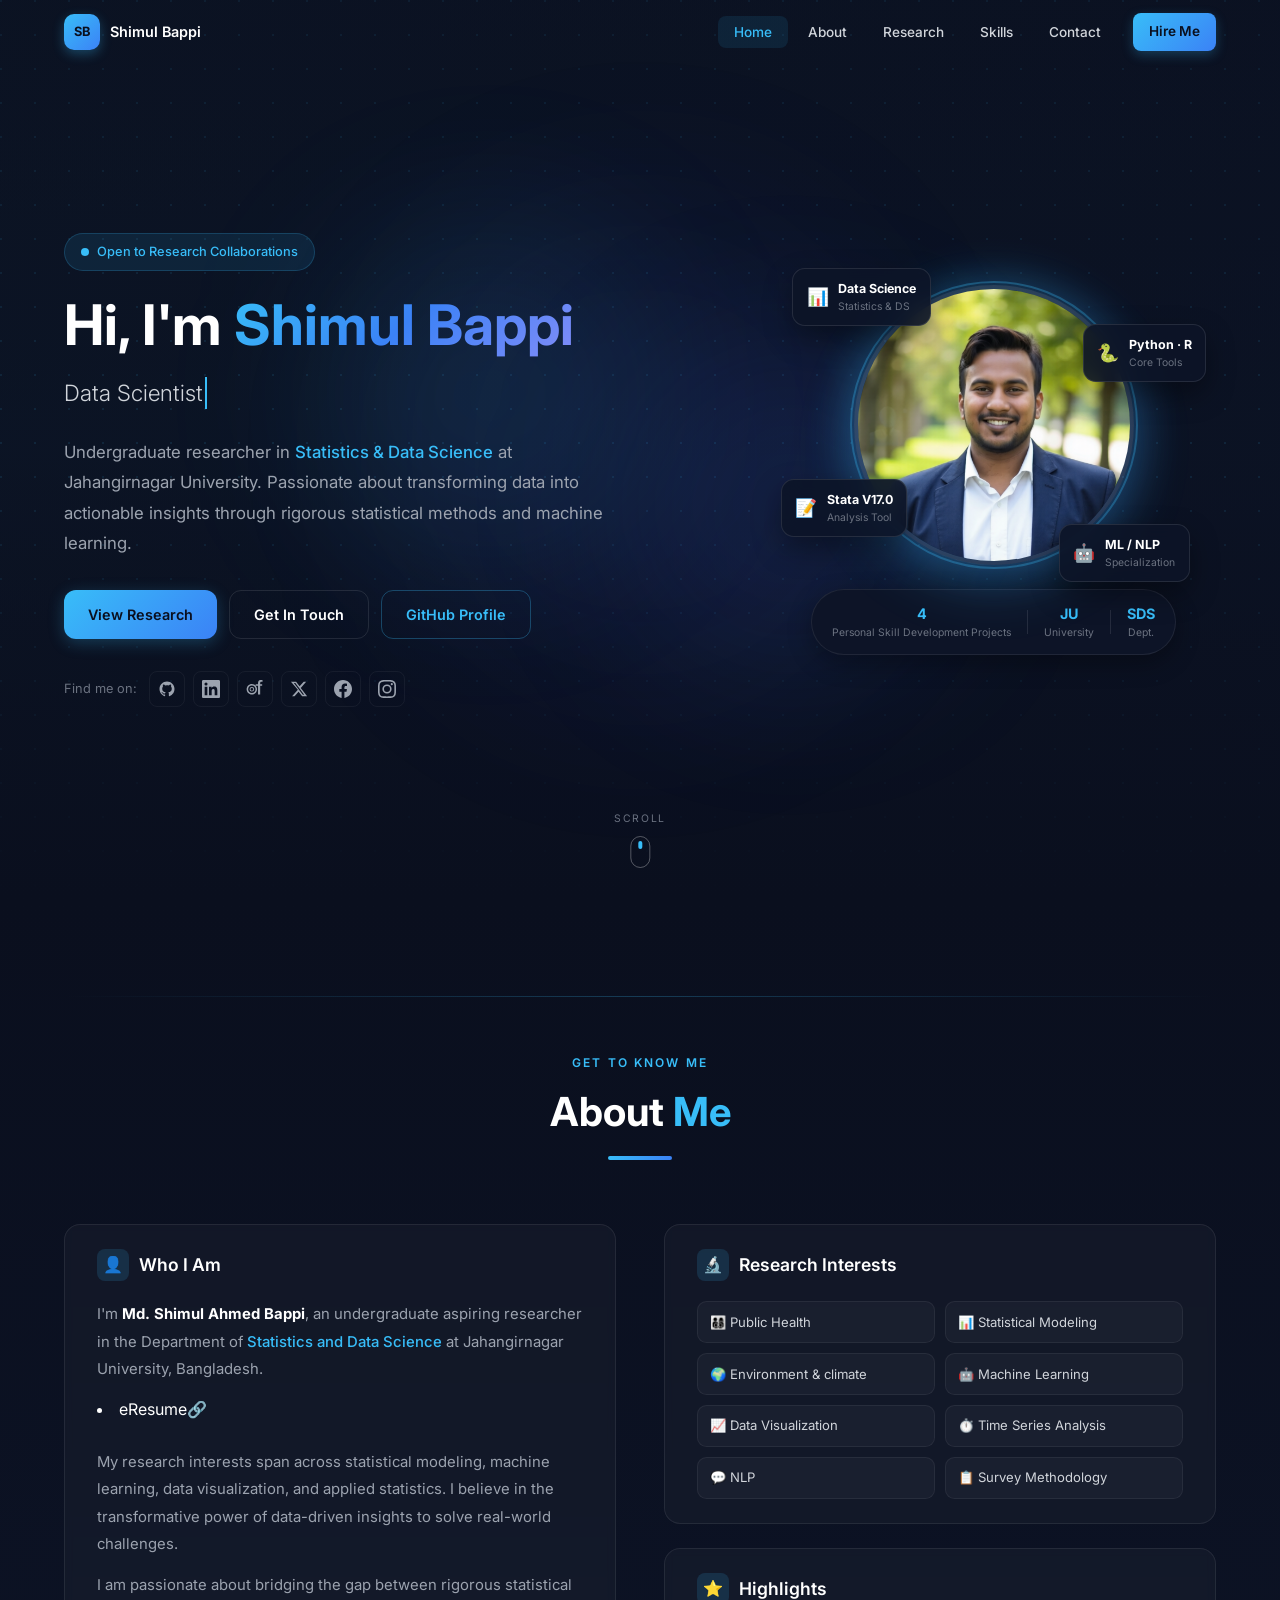
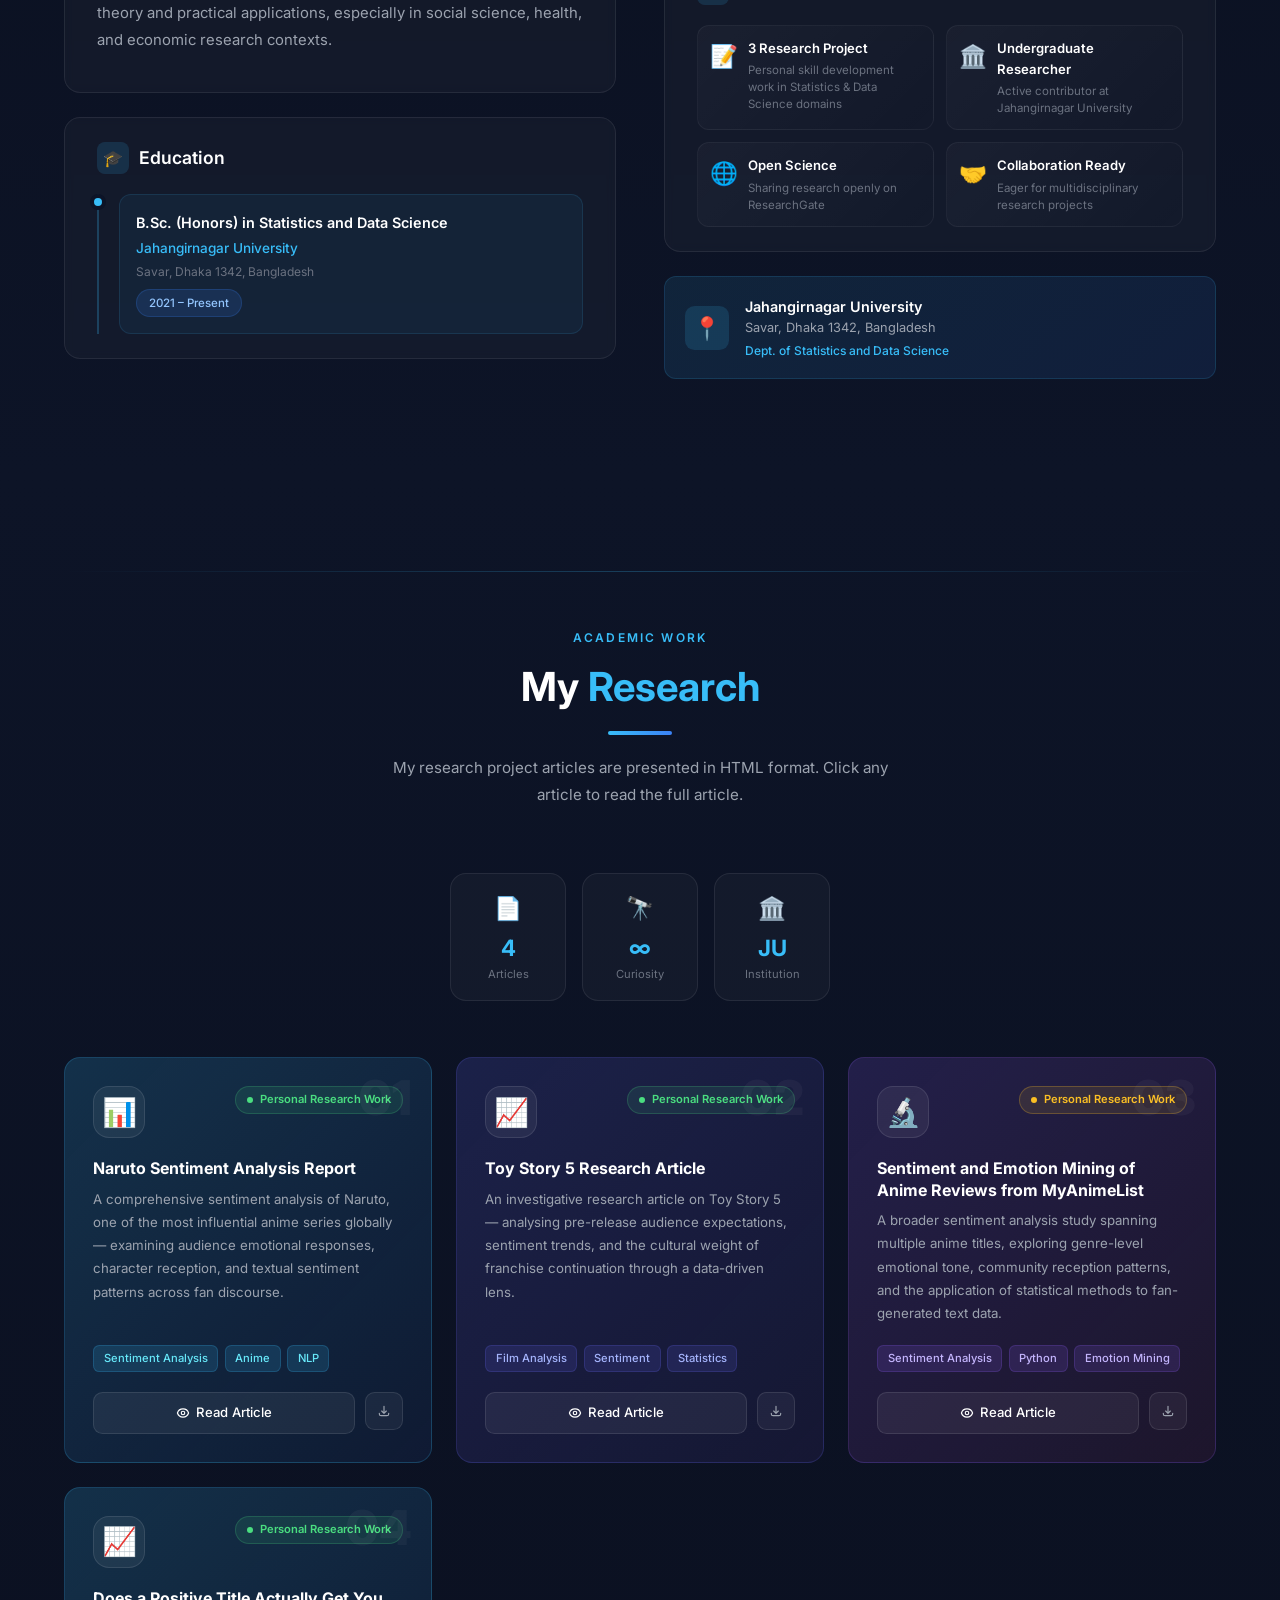
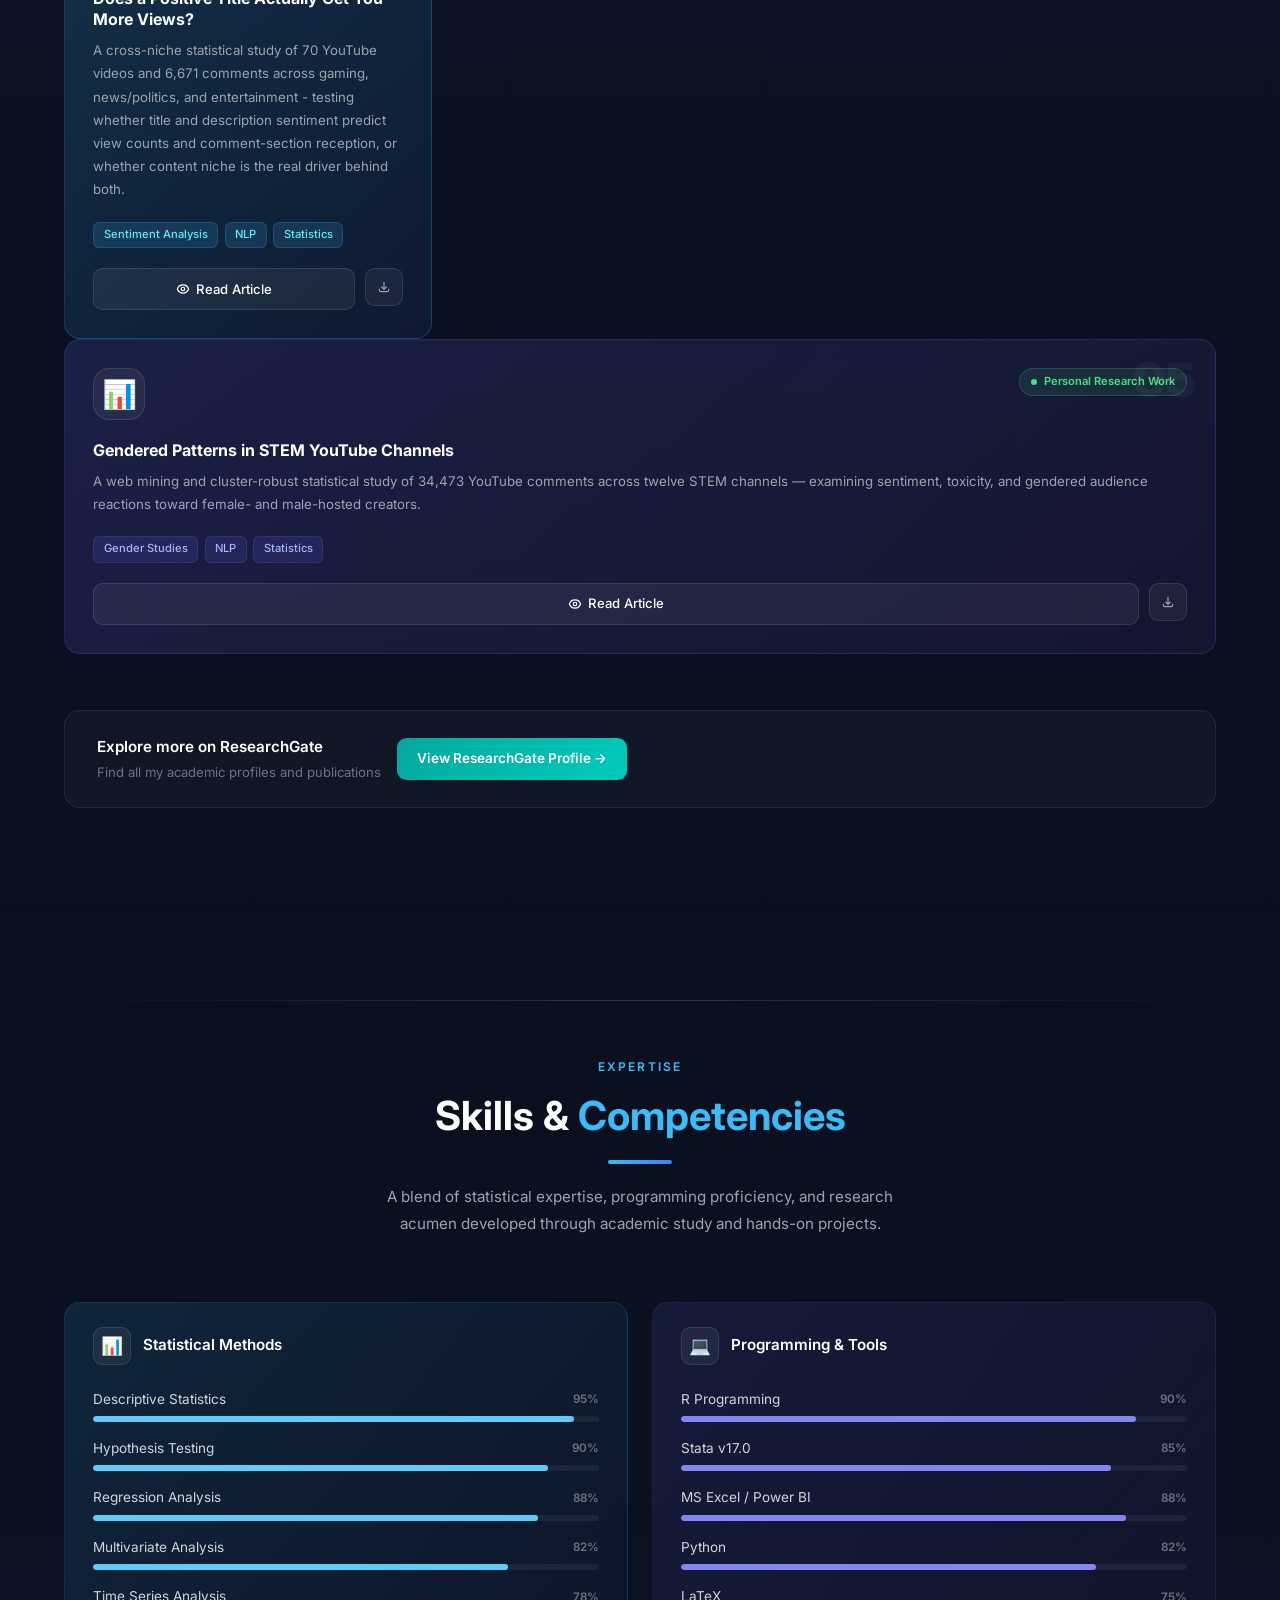
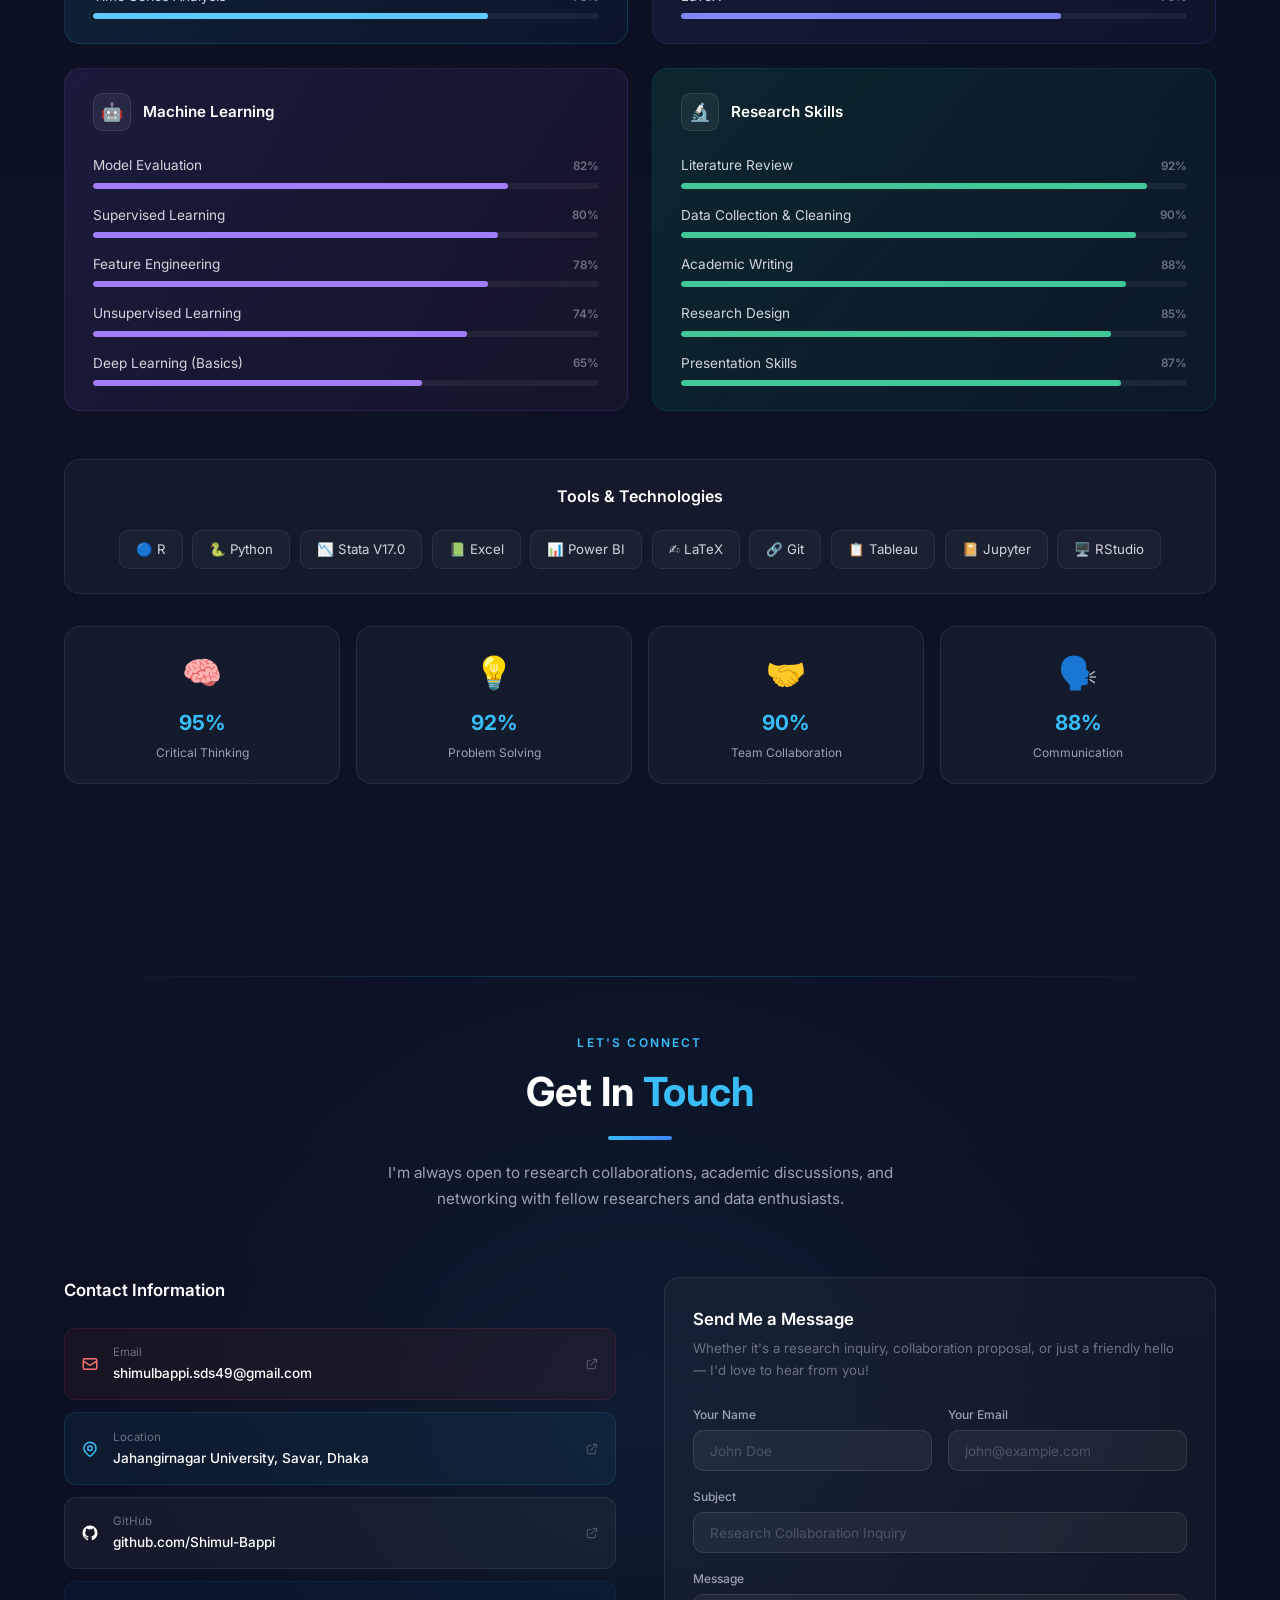
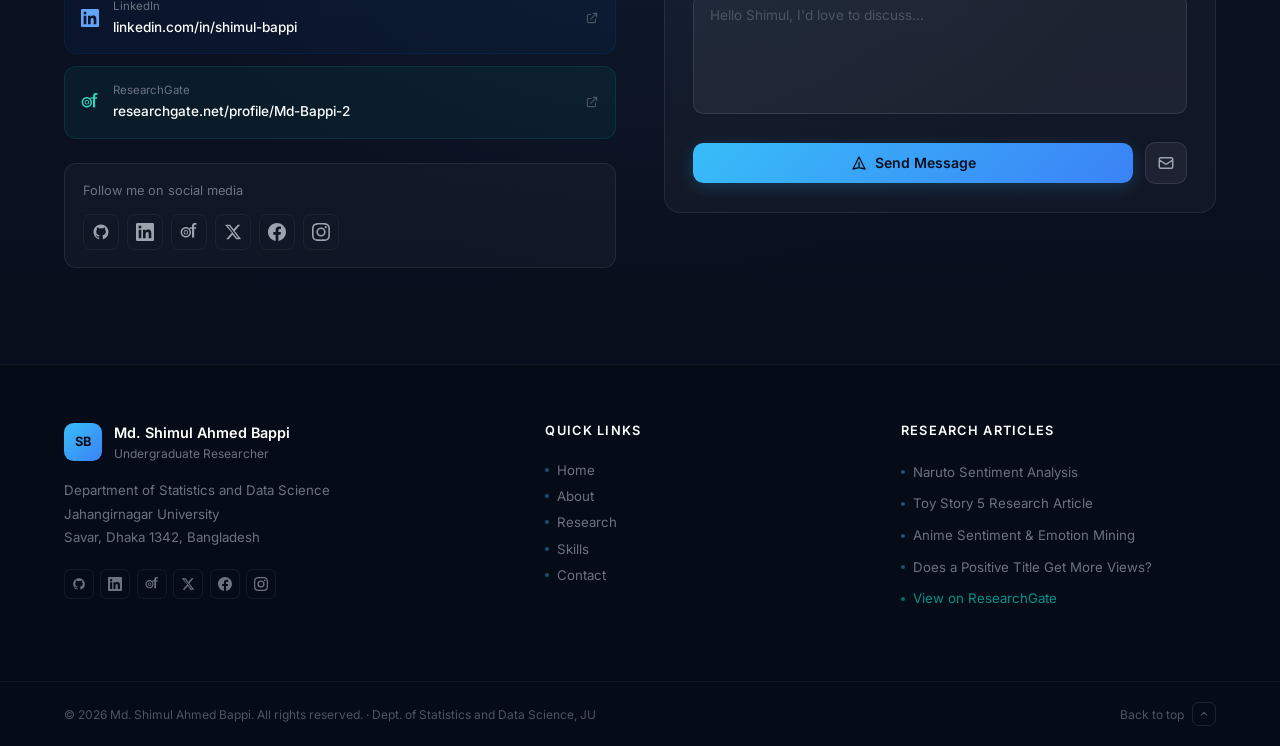
==== index.html @ 26f71682 "Comment out ResearchGate Profile section" ====
<!DOCTYPE html>
<html lang="en">
<head>
<meta charset="UTF-8"/>
<meta name="viewport" content="width=device-width,initial-scale=1.0"/>
<title>Md. Shimul Ahmed Bappi — Research Portfolio</title>
<link rel="preconnect" href="https://fonts.googleapis.com"/>
<link rel="preconnect" href="https://fonts.gstatic.com" crossorigin/>
<link href="https://fonts.googleapis.com/css2?family=Inter:wght@300;400;500;600;700&display=swap" rel="stylesheet"/>
<link rel="stylesheet" href="css/style.css"/>
</head>
<body>

<!-- NAV -->
<nav id="navbar">
  <a href="#home" class="nav-logo" onclick="scrollToSection('home');return false">
    <div class="nav-logo-icon">SB</div>
    <span class="nav-logo-text">Shimul Bappi</span>
  </a>
  <div class="nav-links" id="navLinks">
    <button onclick="scrollToSection('home')" data-section="home">Home</button>
    <button onclick="scrollToSection('about')" data-section="about">About</button>
    <button onclick="scrollToSection('research')" data-section="research">Research</button>
    <button onclick="scrollToSection('skills')" data-section="skills">Skills</button>
    <button onclick="scrollToSection('contact')" data-section="contact">Contact</button>
    <a href="mailto:shimulbappi.sds49@gmail.com" class="nav-hire">Hire Me</a>
  </div>
  <button class="hamburger" id="hamburger" onclick="toggleMenu()" aria-label="Toggle menu">
    <span></span><span></span><span></span>
  </button>
</nav>

<div class="mobile-menu" id="mobileMenu">
  <button onclick="scrollToSection('home')" data-section="home">Home</button>
  <button onclick="scrollToSection('about')" data-section="about">About</button>
  <button onclick="scrollToSection('research')" data-section="research">Research</button>
  <button onclick="scrollToSection('skills')" data-section="skills">Skills</button>
  <button onclick="scrollToSection('contact')" data-section="contact">Contact</button>
  <a href="mailto:shimulbappi.sds49@gmail.com" class="mobile-hire">Hire Me</a>
</div>

<!-- HERO -->
<section class="hero" id="home">
  <div class="hero-bg"></div>
  <div class="hero-orb"><div class="orb1"></div><div class="orb2"></div><div class="orb3"></div></div>
  <div class="hero-inner">
    <div class="hero-text">
      <div class="hero-badge">
        <span class="hero-badge-dot"></span>
        Open to Research Collaborations
      </div>
      <h1 class="hero-h1">
        Hi, I'm <span class="name">Shimul Bappi</span>
      </h1>
      <div class="hero-typewriter">
        <span id="typewriterText"></span><span class="cursor"></span>
      </div>
      <p class="hero-bio">
        Undergraduate researcher in <span style="color:var(--cyan);font-weight:500">Statistics & Data Science</span> at
        Jahangirnagar University. Passionate about transforming data into actionable insights
        through rigorous statistical methods and machine learning.
      </p>
      <div class="hero-ctas">
        <button class="btn-primary" onclick="scrollToSection('research')">View Research</button>
        <button class="btn-ghost" onclick="scrollToSection('contact')">Get In Touch</button>
        <a href="https://github.com/Shimul-Bappi" target="_blank" rel="noopener" class="btn-outline-cyan">GitHub Profile</a>
      </div>
      <div class="hero-social-row">
        <span class="hero-social-label">Find me on:</span>
        <div class="hero-social-icons">
          <a href="https://github.com/Shimul-Bappi" target="_blank" rel="noopener" class="social-icon-btn" title="GitHub">
            <svg width="18" height="18" viewBox="0 0 24 24" fill="currentColor"><path d="M12 2C6.477 2 2 6.484 2 12.017c0 4.425 2.865 8.18 6.839 9.504.5.092.682-.217.682-.483 0-.237-.008-.868-.013-1.703-2.782.605-3.369-1.343-3.369-1.343-.454-1.158-1.11-1.466-1.11-1.466-.908-.62.069-.608.069-.608 1.003.07 1.531 1.032 1.531 1.032.892 1.53 2.341 1.088 2.91.832.092-.647.35-1.088.636-1.338-2.22-.253-4.555-1.113-4.555-4.951 0-1.093.39-1.988 1.029-2.688-.103-.253-.446-1.272.098-2.65 0 0 .84-.27 2.75 1.026A9.564 9.564 0 0112 6.844c.85.004 1.705.115 2.504.337 1.909-1.296 2.747-1.027 2.747-1.027.546 1.379.202 2.398.1 2.651.64.7 1.028 1.595 1.028 2.688 0 3.848-2.339 4.695-4.566 4.943.359.309.678.92.678 1.855 0 1.338-.012 2.419-.012 2.747 0 .268.18.58.688.482A10.019 10.019 0 0022 12.017C22 6.484 17.522 2 12 2z"/></svg>
          </a>
          <a href="https://www.linkedin.com/in/shimul-bappi/" target="_blank" rel="noopener" class="social-icon-btn" title="LinkedIn">
            <svg width="18" height="18" viewBox="0 0 24 24" fill="currentColor"><path d="M20.447 20.452h-3.554v-5.569c0-1.328-.027-3.037-1.852-3.037-1.853 0-2.136 1.445-2.136 2.939v5.667H9.351V9h3.414v1.561h.046c.477-.9 1.637-1.85 3.37-1.85 3.601 0 4.267 2.37 4.267 5.455v6.286zM5.337 7.433a2.062 2.062 0 01-2.063-2.065 2.064 2.064 0 112.063 2.065zm1.782 13.019H3.555V9h3.564v11.452zM22.225 0H1.771C.792 0 0 .774 0 1.729v20.542C0 23.227.792 24 1.771 24h20.451C23.2 24 24 23.227 24 22.271V1.729C24 .774 23.2 0 22.222 0h.003z"/></svg>
          </a>
          <a href="https://www.researchgate.net/profile/Md-Bappi-2" target="_blank" rel="noopener" class="social-icon-btn" title="ResearchGate">
            <svg width="18" height="18" viewBox="0 0 24 24" fill="currentColor"><path d="M19.586 0c-.818 0-1.508.19-2.073.565-.563.377-.97.936-1.213 1.68a12.52 12.52 0 00-.31 2.813v.564h-3.12v1.89h3.12v11.97H18.9V7.512h2.652V5.621H18.9V4.19c0-.625.15-1.086.45-1.378.3-.29.768-.437 1.407-.437.317 0 .614.03.89.09l.354.08V.13l-.188-.04a5.755 5.755 0 00-1.227-.09zM7.79 5.335c-3.84 0-6.948 3.147-6.948 7.032S3.95 19.4 7.79 19.4c3.838 0 6.948-3.147 6.948-7.033 0-3.885-3.11-7.032-6.948-7.032zm0 2.043c2.741 0 4.96 2.24 4.96 5.01 0 2.769-2.219 5.01-4.96 5.01-2.742 0-4.96-2.24-4.96-5.01 0-2.77 2.218-5.01 4.96-5.01zm.035 1.96a3.05 3.05 0 00-3.05 3.05 3.05 3.05 0 003.05 3.05 3.05 3.05 0 003.05-3.05 3.05 3.05 0 00-3.05-3.05zm0 1.22a1.83 1.83 0 110 3.66 1.83 1.83 0 010-3.66z"/></svg>
          </a>
          <a href="https://x.com/Bappi_Shimul" target="_blank" rel="noopener" class="social-icon-btn" title="X / Twitter">
            <svg width="18" height="18" viewBox="0 0 24 24" fill="currentColor"><path d="M18.244 2.25h3.308l-7.227 8.26 8.502 11.24H16.17l-4.714-6.231-5.401 6.231H2.746l7.73-8.835L1.254 2.25H8.08l4.713 6.231zm-1.161 17.52h1.833L7.084 4.126H5.117z"/></svg>
          </a>
          <a href="https://www.facebook.com/Shimul.Bappi49" target="_blank" rel="noopener" class="social-icon-btn" title="Facebook">
            <svg width="18" height="18" viewBox="0 0 24 24" fill="currentColor"><path d="M24 12.073c0-6.627-5.373-12-12-12s-12 5.373-12 12c0 5.99 4.388 10.954 10.125 11.854v-8.385H7.078v-3.47h3.047V9.43c0-3.007 1.792-4.669 4.533-4.669 1.312 0 2.686.235 2.686.235v2.953H15.83c-1.491 0-1.956.925-1.956 1.874v2.25h3.328l-.532 3.47h-2.796v8.385C19.612 23.027 24 18.062 24 12.073z"/></svg>
          </a>
          <a href="https://www.instagram.com/shimul_bappi/" target="_blank" rel="noopener" class="social-icon-btn" title="Instagram">
            <svg width="18" height="18" viewBox="0 0 24 24" fill="currentColor"><path d="M12 2.163c3.204 0 3.584.012 4.85.07 3.252.148 4.771 1.691 4.919 4.919.058 1.265.069 1.645.069 4.849 0 3.205-.012 3.584-.069 4.849-.149 3.225-1.664 4.771-4.919 4.919-1.266.058-1.644.07-4.85.07-3.204 0-3.584-.012-4.849-.07-3.26-.149-4.771-1.699-4.919-4.92-.058-1.265-.07-1.644-.07-4.849 0-3.204.013-3.583.07-4.849.149-3.227 1.664-4.771 4.919-4.919 1.266-.057 1.645-.069 4.849-.069zm0-2.163c-3.259 0-3.667.014-4.947.072-4.358.2-6.78 2.618-6.98 6.98-.059 1.281-.073 1.689-.073 4.948 0 3.259.014 3.668.072 4.948.2 4.358 2.618 6.78 6.98 6.98 1.281.058 1.689.072 4.948.072 3.259 0 3.668-.014 4.948-.072 4.354-.2 6.782-2.618 6.979-6.98.059-1.28.073-1.689.073-4.948 0-3.259-.014-3.667-.072-4.947-.196-4.354-2.617-6.78-6.979-6.98-1.281-.059-1.69-.073-4.949-.073zm0 5.838a6.162 6.162 0 100 12.324 6.162 6.162 0 000-12.324zM12 16a4 4 0 110-8 4 4 0 010 8zm6.406-11.845a1.44 1.44 0 100 2.881 1.44 1.44 0 000-2.881z"/></svg>
          </a>
        </div>
      </div>
    </div>
    <!-- Profile -->
    <div class="hero-profile">
      <div class="profile-wrap">
        <div class="profile-glow"></div>
        <div class="profile-ring"></div>
        <div class="profile-img">
          <img src="images/profile.png" alt="Md. Shimul Ahmed Bappi"/>
        </div>
        <!-- Floating Cards -->
        <div class="float-card fc1">
          <span class="fc-icon">📊</span>
          <div><div class="fc-title">Data Science</div><div class="fc-sub">Statistics & DS</div></div>
        </div>
        <div class="float-card fc2">
          <span class="fc-icon">🐍</span>
          <div><div class="fc-title">Python · R</div><div class="fc-sub">Core Tools</div></div>
        </div>
        <div class="float-card fc3">
          <span class="fc-icon">📝</span>
          <div><div class="fc-title">Stata V17.0</div><div class="fc-sub">Analysis Tool</div></div>
        </div>
        <div class="float-card fc4">
          <span class="fc-icon">🤖</span>
          <div><div class="fc-title">ML / NLP</div><div class="fc-sub">Specialization</div></div>
        </div>
      </div>
      <div class="profile-stats">
        <div class="stat-item"><div class="stat-num">4</div><div class="stat-label">Personal Skill Development Projects</div></div>
        <div class="stat-div"></div>
        <div class="stat-item"><div class="stat-num">JU</div><div class="stat-label">University</div></div>
        <div class="stat-div"></div>
        <div class="stat-item"><div class="stat-num">SDS</div><div class="stat-label">Dept.</div></div>
      </div>
    </div>
  </div>
  <div class="scroll-indicator" onclick="scrollToSection('about')" style="cursor:pointer">
    <span>Scroll</span>
    <div class="scroll-mouse"><div class="scroll-dot"></div></div>
  </div>
</section>

<!-- ABOUT -->
<section id="about">
  <div class="section-inner">
    <div class="section-line-top" style="margin-bottom:3.5rem"></div>
    <div class="section-header">
      <span class="section-eyebrow">Get to Know Me</span>
      <h2 class="section-title">About <span class="accent">Me</span></h2>
      <div class="section-bar"></div>
    </div>
    <div class="about-grid">
      <!-- Left col -->
      <div style="display:flex;flex-direction:column;gap:1.5rem">
        <div class="glass-card">
          <h3 class="card-heading"><span class="card-heading-icon">👤</span> Who I Am</h3>
          <p class="about-text">I'm <strong style="color:var(--white)">Md. Shimul Ahmed Bappi</strong>, an undergraduate aspiring researcher in the Department of <span class="highlight">Statistics and Data Science</span> at Jahangirnagar University, Bangladesh.</p>

          <li><a href="eResume.html" target="_blank" rel="noopener"><span class="footer-dot"></span>
            <span class="highlight">eResume&#128279;</span></a></li>
            <br>

          <p class="about-text">My research interests span across statistical modeling, machine learning, data visualization, and applied statistics. I believe in the transformative power of data-driven insights to solve real-world challenges.</p>
          <p class="about-text">I am passionate about bridging the gap between rigorous statistical theory and practical applications, especially in social science, health, and economic research contexts.</p>
        </div>
        <div class="glass-card">
          <h3 class="card-heading"><span class="card-heading-icon">🎓</span> Education</h3>
          <div class="edu-timeline">
            <div class="edu-dot"></div>
            <div class="edu-card">
              <div class="edu-degree">B.Sc. (Honors) in Statistics and Data Science</div>
              <div class="edu-school">Jahangirnagar University</div>
              <div class="edu-location">Savar, Dhaka 1342, Bangladesh</div>
              <span class="edu-badge">2021 – Present</span>
            </div>
          </div>
        </div>
      </div>
      <!-- Right col -->
      <div style="display:flex;flex-direction:column;gap:1.5rem">
        <div class="glass-card">
          <h3 class="card-heading"><span class="card-heading-icon">🔬</span> Research Interests</h3>
          <div class="interests-grid">
            <div class="interest-item">👨‍👩‍👦‍👦 Public Health</div>
            <div class="interest-item">📊 Statistical Modeling</div>
            <div class="interest-item">🌍 Environment & climate</div>
            <div class="interest-item">🤖 Machine Learning</div>
            <div class="interest-item">📈 Data Visualization</div>
            <div class="interest-item">⏱️ Time Series Analysis</div>
            <div class="interest-item">💬 NLP</div>
            <div class="interest-item">📋 Survey Methodology</div>
          </div>
        </div>
        <div class="glass-card">
          <h3 class="card-heading"><span class="card-heading-icon">⭐</span> Highlights</h3>
          <div class="highlights-grid">
            <div class="highlight-item"><span class="highlight-icon">📝</span><div><div class="highlight-title">3 Research Project</div><div class="highlight-desc">Personal skill development work in Statistics & Data Science domains</div></div></div>
            <div class="highlight-item"><span class="highlight-icon">🏛️</span><div><div class="highlight-title">Undergraduate Researcher</div><div class="highlight-desc">Active contributor at Jahangirnagar University</div></div></div>
            <div class="highlight-item"><span class="highlight-icon">🌐</span><div><div class="highlight-title">Open Science</div><div class="highlight-desc">Sharing research openly on ResearchGate</div></div></div>
            <div class="highlight-item"><span class="highlight-icon">🤝</span><div><div class="highlight-title">Collaboration Ready</div><div class="highlight-desc">Eager for multidisciplinary research projects</div></div></div>
          </div>
        </div>
        <div class="location-card">
          <div class="location-card-icon">📍</div>
          <div>
            <div class="location-name">Jahangirnagar University</div>
            <div class="location-addr">Savar, Dhaka 1342, Bangladesh</div>
            <div class="location-dept">Dept. of Statistics and Data Science</div>
          </div>
        </div>
      </div>
    </div>
  </div>
</section>

<!-- RESEARCH -->
<section id="research">
  <div class="section-inner">
    <div class="section-line-top" style="margin-bottom:3.5rem"></div>
    <div class="section-header">
      <span class="section-eyebrow">Academic Work</span>
      <h2 class="section-title">My <span class="accent">Research</span></h2>
      <div class="section-bar"></div>
      <p class="section-desc">My research project articles are presented in HTML format. Click any article to read the full article.</p>
    </div>
    <div class="research-stats">
      <div class="rstat"><div class="rstat-icon">📄</div><div class="rstat-num">4</div><div class="rstat-label">Articles</div></div>
      <div class="rstat"><div class="rstat-icon">🔭</div><div class="rstat-num">∞</div><div class="rstat-label">Curiosity</div></div>
      <div class="rstat"><div class="rstat-icon">🏛️</div><div class="rstat-num">JU</div><div class="rstat-label">Institution</div></div>
    </div>
    <div class="research-grid">
      <!-- Card 1 -->
      <div class="research-card rc1">
        <div class="rc-num">01</div>
        <div class="rc-top">
          <div class="rc-icon">📊</div>
          <span class="rc-status"><span class="rc-status-dot"></span>Personal Research Work</span>
        </div>
        <h3 class="rc-title">Naruto Sentiment Analysis Report</h3>
        <p class="rc-desc">A comprehensive sentiment analysis of Naruto, one of the most influential anime series globally — examining audience emotional responses, character reception, and textual sentiment patterns across fan discourse.</p>
        <div class="rc-tags">
          <span class="rc-tag tag-cyan">Sentiment Analysis</span>
          <span class="rc-tag tag-cyan">Anime</span>
          <span class="rc-tag tag-cyan">NLP</span>
        </div>
        <div class="rc-actions">
          <a href="research/10_Most_Discussed_Characters_in_the_Naruto_Franchise.html" target="_blank" rel="noopener" class="rc-btn-read">
            <svg width="14" height="14" fill="none" stroke="currentColor" stroke-width="2" viewBox="0 0 24 24"><path stroke-linecap="round" stroke-linejoin="round" d="M15 12a3 3 0 11-6 0 3 3 0 016 0z"/><path stroke-linecap="round" stroke-linejoin="round" d="M2.458 12C3.732 7.943 7.523 5 12 5c4.478 0 8.268 2.943 9.542 7-1.274 4.057-5.064 7-9.542 7-4.477 0-8.268-2.943-9.542-7z"/></svg>
            Read Article
          </a>
          <a href="research/10_Most_Discussed_Characters_in_the_Naruto_Franchise.html" download class="rc-btn-dl" title="Download">
            <svg width="14" height="14" fill="none" stroke="currentColor" stroke-width="2" viewBox="0 0 24 24"><path stroke-linecap="round" stroke-linejoin="round" d="M4 16v1a3 3 0 003 3h10a3 3 0 003-3v-1m-4-4l-4 4m0 0l-4-4m4 4V4"/></svg>
          </a>
        </div>
        <div class="rc-bottom-line"></div>
      </div>
      <!-- Card 2 -->
      <div class="research-card rc2">
        <div class="rc-num">02</div>
        <div class="rc-top">
          <div class="rc-icon">📈</div>
          <span class="rc-status"><span class="rc-status-dot"></span>Personal Research Work</span>
        </div>
        <h3 class="rc-title">Toy Story 5 Research Article</h3>
        <p class="rc-desc">An investigative research article on Toy Story 5 — analysing pre-release audience expectations, sentiment trends, and the cultural weight of franchise continuation through a data-driven lens.</p>
        <div class="rc-tags">
          <span class="rc-tag tag-indigo">Film Analysis</span>
          <span class="rc-tag tag-indigo">Sentiment</span>
          <span class="rc-tag tag-indigo">Statistics</span>
        </div>
        <div class="rc-actions">
          <a href="research/Toy_Story5_Research_Article.html" target="_blank" rel="noopener" class="rc-btn-read">
            <svg width="14" height="14" fill="none" stroke="currentColor" stroke-width="2" viewBox="0 0 24 24"><path stroke-linecap="round" stroke-linejoin="round" d="M15 12a3 3 0 11-6 0 3 3 0 016 0z"/><path stroke-linecap="round" stroke-linejoin="round" d="M2.458 12C3.732 7.943 7.523 5 12 5c4.478 0 8.268 2.943 9.542 7-1.274 4.057-5.064 7-9.542 7-4.477 0-8.268-2.943-9.542-7z"/></svg>
            Read Article
          </a>
          <a href="research/Toy_Story5_Research_Article.html" download class="rc-btn-dl" title="Download">
            <svg width="14" height="14" fill="none" stroke="currentColor" stroke-width="2" viewBox="0 0 24 24"><path stroke-linecap="round" stroke-linejoin="round" d="M4 16v1a3 3 0 003 3h10a3 3 0 003-3v-1m-4-4l-4 4m0 0l-4-4m4 4V4"/></svg>
          </a>
        </div>
        <div class="rc-bottom-line"></div>
      </div>
      <!-- Card 3 -->
      <div class="research-card rc3">
        <div class="rc-num">03</div>
        <div class="rc-top">
          <div class="rc-icon">🔬</div>
          <span class="rc-status" style="border-color:rgba(251,191,36,.25);background:rgba(251,191,36,.1);color:#fbbf24"><span class="rc-status-dot" style="background:#fbbf24"></span>Personal Research Work</span>
        </div>
        <h3 class="rc-title">Sentiment and Emotion Mining of Anime Reviews from MyAnimeList</h3>
        <p class="rc-desc">A broader sentiment analysis study spanning multiple anime titles, exploring genre-level emotional tone, community reception patterns, and the application of statistical methods to fan-generated text data.</p>
        <div class="rc-tags">
          <span class="rc-tag tag-violet">Sentiment Analysis</span>
          <span class="rc-tag tag-violet">Python</span>
          <span class="rc-tag tag-violet">Emotion Mining</span>
        </div>
        <div class="rc-actions">
          <a href="research/Sentiment_and_Emotion_Mining_of_Anime_Reviews_from_MyAnimeList.html" target="_blank" rel="noopener" class="rc-btn-read">
            <svg width="14" height="14" fill="none" stroke="currentColor" stroke-width="2" viewBox="0 0 24 24"><path stroke-linecap="round" stroke-linejoin="round" d="M15 12a3 3 0 11-6 0 3 3 0 016 0z"/><path stroke-linecap="round" stroke-linejoin="round" d="M2.458 12C3.732 7.943 7.523 5 12 5c4.478 0 8.268 2.943 9.542 7-1.274 4.057-5.064 7-9.542 7-4.477 0-8.268-2.943-9.542-7z"/></svg>
            Read Article
          </a>
          <a href="research/Sentiment_and_Emotion_Mining_of_Anime_Reviews_from_MyAnimeList.html" download class="rc-btn-dl" title="Download">
            <svg width="14" height="14" fill="none" stroke="currentColor" stroke-width="2" viewBox="0 0 24 24"><path stroke-linecap="round" stroke-linejoin="round" d="M4 16v1a3 3 0 003 3h10a3 3 0 003-3v-1m-4-4l-4 4m0 0l-4-4m4 4V4"/></svg>
          </a>
        </div>
        <div class="rc-bottom-line"></div>
      </div>
      <!-- Card 4 -->
      <div class="research-card rc1">
        <div class="rc-num">04</div>
        <div class="rc-top">
          <div class="rc-icon">📈</div>
          <span class="rc-status"><span class="rc-status-dot"></span>Personal Research Work</span>
        </div>
        <h3 class="rc-title">Does a Positive Title Actually Get You More Views?</h3>
        <p class="rc-desc">A cross-niche statistical study of 70 YouTube videos and 6,671 comments across gaming, news/politics, and entertainment - testing whether title and description sentiment predict view counts and comment-section reception, or whether content niche is the real driver behind both.</p>
        <div class="rc-tags">
          <span class="rc-tag tag-cyan">Sentiment Analysis</span>
          <span class="rc-tag tag-cyan">NLP</span>
          <span class="rc-tag tag-cyan">Statistics</span>
        </div>
        <div class="rc-actions">
          <a href=" research/Does a positive title actually get you more views.html" target="_blank" rel="noopener" class="rc-btn-read">
            <svg width="14" height="14" fill="none" stroke="currentColor" stroke-width="2" viewBox="0 0 24 24"><path stroke-linecap="round" stroke-linejoin="round" d="M15 12a3 3 0 11-6 0 3 3 0 016 0z"/><path stroke-linecap="round" stroke-linejoin="round" d="M2.458 12C3.732 7.943 7.523 5 12 5c4.478 0 8.268 2.943 9.542 7-1.274 4.057-5.064 7-9.542 7-4.477 0-8.268-2.943-9.542-7z"/></svg>
            Read Article
          </a>
          <a href=" research/Does a positive title actually get you more views.html" download class="rc-btn-dl" title="Download">
            <svg width="14" height="14" fill="none" stroke="currentColor" stroke-width="2" viewBox="0 0 24 24"><path stroke-linecap="round" stroke-linejoin="round" d="M4 16v1a3 3 0 003 3h10a3 3 0 003-3v-1m-4-4l-4 4m0 0l-4-4m4 4V4"/></svg>
          </a>
        </div>
        <div class="rc-bottom-line"></div>
      </div>
    </div>
    

 <!-- Card 5 -->
      <div class="research-card rc2">
        <div class="rc-num">05</div>
        <div class="rc-top">
          <div class="rc-icon">📊</div>
          <span class="rc-status"><span class="rc-status-dot"></span>Personal Research Work</span>
        </div>
        <h3 class="rc-title">Gendered Patterns in STEM YouTube Channels</h3>
        <p class="rc-desc">A web mining and cluster-robust statistical study of 34,473 YouTube comments across twelve STEM channels — examining sentiment, toxicity, and gendered audience reactions toward female- and male-hosted creators.</p>
        <div class="rc-tags">
          <span class="rc-tag tag-indigo">Gender Studies</span>
          <span class="rc-tag tag-indigo">NLP</span>
          <span class="rc-tag tag-indigo">Statistics</span>
        </div>
        <div class="rc-actions">
          <a href="research/Toy_Story5_Research_Article.html" target="_blank" rel="noopener" class="rc-btn-read">
            <svg width="14" height="14" fill="none" stroke="currentColor" stroke-width="2" viewBox="0 0 24 24"><path stroke-linecap="round" stroke-linejoin="round" d="M15 12a3 3 0 11-6 0 3 3 0 016 0z"/><path stroke-linecap="round" stroke-linejoin="round" d="M2.458 12C3.732 7.943 7.523 5 12 5c4.478 0 8.268 2.943 9.542 7-1.274 4.057-5.064 7-9.542 7-4.477 0-8.268-2.943-9.542-7z"/></svg>
            Read Article
          </a>
          <a href="research/Gendered_STEM_YouTube_Research_Article.html" download class="rc-btn-dl" title="Download">
            <svg width="14" height="14" fill="none" stroke="currentColor" stroke-width="2" viewBox="0 0 24 24"><path stroke-linecap="round" stroke-linejoin="round" d="M4 16v1a3 3 0 003 3h10a3 3 0 003-3v-1m-4-4l-4 4m0 0l-4-4m4 4V4"/></svg>
          </a>
        </div>
        <div class="rc-bottom-line"></div>
      </div>

    <!-- ResearchGate Profile -->
        <div class="rg-cta">
      <div class="rg-cta-text">
        <h4>Explore more on ResearchGate</h4>
        <p>Find all my academic profiles and publications</p>
      </div>
      <a href="https://www.researchgate.net/profile/Md-Bappi-2" target="_blank" rel="noopener" class="rg-cta-btn">View ResearchGate Profile →</a>
    </div>
  </div>
</section>
  
  
<!-- SKILLS -->
<section id="skills">
  <div class="section-inner">
    <div class="section-line-top" style="margin-bottom:3.5rem"></div>
    <div class="section-header">
      <span class="section-eyebrow">Expertise</span>
      <h2 class="section-title">Skills & <span class="accent">Competencies</span></h2>
      <div class="section-bar"></div>
      <p class="section-desc">A blend of statistical expertise, programming proficiency, and research acumen developed through academic study and hands-on projects.</p>
    </div>
    <div class="skills-grid">
      <div class="skill-cat-card scc1">
        <div class="skill-cat-header"><div class="skill-cat-icon">📊</div><span class="skill-cat-name">Statistical Methods</span></div>
        <div class="skill-item"><div class="skill-meta"><span class="skill-name">Descriptive Statistics</span><span class="skill-pct">95%</span></div><div class="skill-track"><div class="skill-fill fill-cyan" style="width:95%"></div></div></div>
        <div class="skill-item"><div class="skill-meta"><span class="skill-name">Hypothesis Testing</span><span class="skill-pct">90%</span></div><div class="skill-track"><div class="skill-fill fill-cyan" style="width:90%"></div></div></div>
        <div class="skill-item"><div class="skill-meta"><span class="skill-name">Regression Analysis</span><span class="skill-pct">88%</span></div><div class="skill-track"><div class="skill-fill fill-cyan" style="width:88%"></div></div></div>
        <div class="skill-item"><div class="skill-meta"><span class="skill-name">Multivariate Analysis</span><span class="skill-pct">82%</span></div><div class="skill-track"><div class="skill-fill fill-cyan" style="width:82%"></div></div></div>
        <div class="skill-item"><div class="skill-meta"><span class="skill-name">Time Series Analysis</span><span class="skill-pct">78%</span></div><div class="skill-track"><div class="skill-fill fill-cyan" style="width:78%"></div></div></div>
      </div>
      <div class="skill-cat-card scc2">
        <div class="skill-cat-header"><div class="skill-cat-icon">💻</div><span class="skill-cat-name">Programming & Tools</span></div>
        <div class="skill-item"><div class="skill-meta"><span class="skill-name">R Programming</span><span class="skill-pct">90%</span></div><div class="skill-track"><div class="skill-fill fill-indigo" style="width:90%"></div></div></div>
        <div class="skill-item"><div class="skill-meta"><span class="skill-name">Stata v17.0</span><span class="skill-pct">85%</span></div><div class="skill-track"><div class="skill-fill fill-indigo" style="width:85%"></div></div></div>
        <div class="skill-item"><div class="skill-meta"><span class="skill-name">MS Excel / Power BI</span><span class="skill-pct">88%</span></div><div class="skill-track"><div class="skill-fill fill-indigo" style="width:88%"></div></div></div>
        <div class="skill-item"><div class="skill-meta"><span class="skill-name">Python</span><span class="skill-pct">82%</span></div><div class="skill-track"><div class="skill-fill fill-indigo" style="width:82%"></div></div></div>
        <div class="skill-item"><div class="skill-meta"><span class="skill-name">LaTeX</span><span class="skill-pct">75%</span></div><div class="skill-track"><div class="skill-fill fill-indigo" style="width:75%"></div></div></div>
      </div>
      <div class="skill-cat-card scc3">
        <div class="skill-cat-header"><div class="skill-cat-icon">🤖</div><span class="skill-cat-name">Machine Learning</span></div>
        <div class="skill-item"><div class="skill-meta"><span class="skill-name">Model Evaluation</span><span class="skill-pct">82%</span></div><div class="skill-track"><div class="skill-fill fill-violet" style="width:82%"></div></div></div>
        <div class="skill-item"><div class="skill-meta"><span class="skill-name">Supervised Learning</span><span class="skill-pct">80%</span></div><div class="skill-track"><div class="skill-fill fill-violet" style="width:80%"></div></div></div>
        <div class="skill-item"><div class="skill-meta"><span class="skill-name">Feature Engineering</span><span class="skill-pct">78%</span></div><div class="skill-track"><div class="skill-fill fill-violet" style="width:78%"></div></div></div>
        <div class="skill-item"><div class="skill-meta"><span class="skill-name">Unsupervised Learning</span><span class="skill-pct">74%</span></div><div class="skill-track"><div class="skill-fill fill-violet" style="width:74%"></div></div></div>
        <div class="skill-item"><div class="skill-meta"><span class="skill-name">Deep Learning (Basics)</span><span class="skill-pct">65%</span></div><div class="skill-track"><div class="skill-fill fill-violet" style="width:65%"></div></div></div>
      </div>
      <div class="skill-cat-card scc4">
        <div class="skill-cat-header"><div class="skill-cat-icon">🔬</div><span class="skill-cat-name">Research Skills</span></div>
        <div class="skill-item"><div class="skill-meta"><span class="skill-name">Literature Review</span><span class="skill-pct">92%</span></div><div class="skill-track"><div class="skill-fill fill-emerald" style="width:92%"></div></div></div>
        <div class="skill-item"><div class="skill-meta"><span class="skill-name">Data Collection & Cleaning</span><span class="skill-pct">90%</span></div><div class="skill-track"><div class="skill-fill fill-emerald" style="width:90%"></div></div></div>
        <div class="skill-item"><div class="skill-meta"><span class="skill-name">Academic Writing</span><span class="skill-pct">88%</span></div><div class="skill-track"><div class="skill-fill fill-emerald" style="width:88%"></div></div></div>
        <div class="skill-item"><div class="skill-meta"><span class="skill-name">Research Design</span><span class="skill-pct">85%</span></div><div class="skill-track"><div class="skill-fill fill-emerald" style="width:85%"></div></div></div>
        <div class="skill-item"><div class="skill-meta"><span class="skill-name">Presentation Skills</span><span class="skill-pct">87%</span></div><div class="skill-track"><div class="skill-fill fill-emerald" style="width:87%"></div></div></div>
      </div>
    </div>
    <div class="tools-section">
      <div class="tools-title">Tools & Technologies</div>
      <div class="tools-wrap">
        <div class="tool-chip">🔵 R</div>
        <div class="tool-chip">🐍 Python</div>
        <div class="tool-chip">📉 Stata V17.0</div>
        <div class="tool-chip">📗 Excel</div>
        <div class="tool-chip">📊 Power BI</div>
        <div class="tool-chip">✍️ LaTeX</div>
        <div class="tool-chip">🔗 Git</div>
        <div class="tool-chip">📋 Tableau</div>
        <div class="tool-chip">📔 Jupyter</div>
        <div class="tool-chip">🖥️ RStudio</div>
      </div>
    </div>
    <div class="soft-skills">
      <div class="soft-item"><div class="soft-emoji">🧠</div><div class="soft-pct">95%</div><div class="soft-label">Critical Thinking</div></div>
      <div class="soft-item"><div class="soft-emoji">💡</div><div class="soft-pct">92%</div><div class="soft-label">Problem Solving</div></div>
      <div class="soft-item"><div class="soft-emoji">🤝</div><div class="soft-pct">90%</div><div class="soft-label">Team Collaboration</div></div>
      <div class="soft-item"><div class="soft-emoji">🗣️</div><div class="soft-pct">88%</div><div class="soft-label">Communication</div></div>
    </div>
  </div>
</section>

<!-- CONTACT -->
<section id="contact">
  <div class="section-inner" style="position:relative;z-index:1">
    <div class="section-line-top" style="margin-bottom:3.5rem"></div>
    <div class="section-header">
      <span class="section-eyebrow">Let's Connect</span>
      <h2 class="section-title">Get In <span class="accent">Touch</span></h2>
      <div class="section-bar"></div>
      <p class="section-desc">I'm always open to research collaborations, academic discussions, and networking with fellow researchers and data enthusiasts.</p>
    </div>
    <div class="contact-grid">
      <!-- Contact info -->
      <div>
        <h3 class="contact-info-title">Contact Information</h3>
        <div class="contact-items">
          <a href="mailto:shimulbappi.sds49@gmail.com" class="contact-item ci-email">
            <div class="ci-icon-wrap" style="color:#f87171">
              <svg width="18" height="18" fill="none" stroke="currentColor" stroke-width="2" viewBox="0 0 24 24"><path stroke-linecap="round" stroke-linejoin="round" d="M3 8l7.89 5.26a2 2 0 002.22 0L21 8M5 19h14a2 2 0 002-2V7a2 2 0 00-2-2H5a2 2 0 00-2 2v10a2 2 0 002 2z"/></svg>
            </div>
            <div><div class="ci-label">Email</div><div class="ci-value">shimulbappi.sds49@gmail.com</div></div>
            <svg class="ci-arrow" width="14" height="14" fill="none" stroke="currentColor" stroke-width="2" viewBox="0 0 24 24"><path stroke-linecap="round" stroke-linejoin="round" d="M10 6H6a2 2 0 00-2 2v10a2 2 0 002 2h10a2 2 0 002-2v-4M14 4h6m0 0v6m0-6L10 14"/></svg>
          </a>
          <a href="https://maps.google.com/?q=Jahangirnagar+University" target="_blank" rel="noopener" class="contact-item ci-loc">
            <div class="ci-icon-wrap" style="color:var(--cyan)">
              <svg width="18" height="18" fill="none" stroke="currentColor" stroke-width="2" viewBox="0 0 24 24"><path stroke-linecap="round" stroke-linejoin="round" d="M17.657 16.657L13.414 20.9a1.998 1.998 0 01-2.827 0l-4.244-4.243a8 8 0 1111.314 0z"/><path stroke-linecap="round" stroke-linejoin="round" d="M15 11a3 3 0 11-6 0 3 3 0 016 0z"/></svg>
            </div>
            <div><div class="ci-label">Location</div><div class="ci-value">Jahangirnagar University, Savar, Dhaka</div></div>
            <svg class="ci-arrow" width="14" height="14" fill="none" stroke="currentColor" stroke-width="2" viewBox="0 0 24 24"><path stroke-linecap="round" stroke-linejoin="round" d="M10 6H6a2 2 0 00-2 2v10a2 2 0 002 2h10a2 2 0 002-2v-4M14 4h6m0 0v6m0-6L10 14"/></svg>
          </a>
          <a href="https://github.com/Shimul-Bappi" target="_blank" rel="noopener" class="contact-item ci-gh">
            <div class="ci-icon-wrap" style="color:var(--white)">
              <svg width="18" height="18" viewBox="0 0 24 24" fill="currentColor"><path d="M12 2C6.477 2 2 6.484 2 12.017c0 4.425 2.865 8.18 6.839 9.504.5.092.682-.217.682-.483 0-.237-.008-.868-.013-1.703-2.782.605-3.369-1.343-3.369-1.343-.454-1.158-1.11-1.466-1.11-1.466-.908-.62.069-.608.069-.608 1.003.07 1.531 1.032 1.531 1.032.892 1.53 2.341 1.088 2.91.832.092-.647.35-1.088.636-1.338-2.22-.253-4.555-1.113-4.555-4.951 0-1.093.39-1.988 1.029-2.688-.103-.253-.446-1.272.098-2.65 0 0 .84-.27 2.75 1.026A9.564 9.564 0 0112 6.844c.85.004 1.705.115 2.504.337 1.909-1.296 2.747-1.027 2.747-1.027.546 1.379.202 2.398.1 2.651.64.7 1.028 1.595 1.028 2.688 0 3.848-2.339 4.695-4.566 4.943.359.309.678.92.678 1.855 0 1.338-.012 2.419-.012 2.747 0 .268.18.58.688.482A10.019 10.019 0 0022 12.017C22 6.484 17.522 2 12 2z"/></svg>
            </div>
            <div><div class="ci-label">GitHub</div><div class="ci-value">github.com/Shimul-Bappi</div></div>
            <svg class="ci-arrow" width="14" height="14" fill="none" stroke="currentColor" stroke-width="2" viewBox="0 0 24 24"><path stroke-linecap="round" stroke-linejoin="round" d="M10 6H6a2 2 0 00-2 2v10a2 2 0 002 2h10a2 2 0 002-2v-4M14 4h6m0 0v6m0-6L10 14"/></svg>
          </a>
          <a href="https://www.linkedin.com/in/shimul-bappi/" target="_blank" rel="noopener" class="contact-item ci-li">
            <div class="ci-icon-wrap" style="color:#60a5fa">
              <svg width="18" height="18" viewBox="0 0 24 24" fill="currentColor"><path d="M20.447 20.452h-3.554v-5.569c0-1.328-.027-3.037-1.852-3.037-1.853 0-2.136 1.445-2.136 2.939v5.667H9.351V9h3.414v1.561h.046c.477-.9 1.637-1.85 3.37-1.85 3.601 0 4.267 2.37 4.267 5.455v6.286zM5.337 7.433a2.062 2.062 0 01-2.063-2.065 2.064 2.064 0 112.063 2.065zm1.782 13.019H3.555V9h3.564v11.452zM22.225 0H1.771C.792 0 0 .774 0 1.729v20.542C0 23.227.792 24 1.771 24h20.451C23.2 24 24 23.227 24 22.271V1.729C24 .774 23.2 0 22.222 0h.003z"/></svg>
            </div>
            <div><div class="ci-label">LinkedIn</div><div class="ci-value">linkedin.com/in/shimul-bappi</div></div>
            <svg class="ci-arrow" width="14" height="14" fill="none" stroke="currentColor" stroke-width="2" viewBox="0 0 24 24"><path stroke-linecap="round" stroke-linejoin="round" d="M10 6H6a2 2 0 00-2 2v10a2 2 0 002 2h10a2 2 0 002-2v-4M14 4h6m0 0v6m0-6L10 14"/></svg>
          </a>
          <a href="https://www.researchgate.net/profile/Md-Bappi-2" target="_blank" rel="noopener" class="contact-item ci-rg">
            <div class="ci-icon-wrap" style="color:#2dd4bf">
              <svg width="18" height="18" viewBox="0 0 24 24" fill="currentColor"><path d="M19.586 0c-.818 0-1.508.19-2.073.565-.563.377-.97.936-1.213 1.68a12.52 12.52 0 00-.31 2.813v.564h-3.12v1.89h3.12v11.97H18.9V7.512h2.652V5.621H18.9V4.19c0-.625.15-1.086.45-1.378.3-.29.768-.437 1.407-.437.317 0 .614.03.89.09l.354.08V.13l-.188-.04a5.755 5.755 0 00-1.227-.09zM7.79 5.335c-3.84 0-6.948 3.147-6.948 7.032S3.95 19.4 7.79 19.4c3.838 0 6.948-3.147 6.948-7.033 0-3.885-3.11-7.032-6.948-7.032zm0 2.043c2.741 0 4.96 2.24 4.96 5.01 0 2.769-2.219 5.01-4.96 5.01-2.742 0-4.96-2.24-4.96-5.01 0-2.77 2.218-5.01 4.96-5.01zm.035 1.96a3.05 3.05 0 00-3.05 3.05 3.05 3.05 0 003.05 3.05 3.05 3.05 0 003.05-3.05 3.05 3.05 0 00-3.05-3.05zm0 1.22a1.83 1.83 0 110 3.66 1.83 1.83 0 010-3.66z"/></svg>
            </div>
            <div><div class="ci-label">ResearchGate</div><div class="ci-value">researchgate.net/profile/Md-Bappi-2</div></div>
            <svg class="ci-arrow" width="14" height="14" fill="none" stroke="currentColor" stroke-width="2" viewBox="0 0 24 24"><path stroke-linecap="round" stroke-linejoin="round" d="M10 6H6a2 2 0 00-2 2v10a2 2 0 002 2h10a2 2 0 002-2v-4M14 4h6m0 0v6m0-6L10 14"/></svg>
          </a>
        </div>
        <div class="contact-social-box">
          <div class="contact-social-label">Follow me on social media</div>
          <div class="contact-social-icons">
            <a href="https://github.com/Shimul-Bappi" target="_blank" rel="noopener" class="social-icon-btn" title="GitHub"><svg width="18" height="18" viewBox="0 0 24 24" fill="currentColor"><path d="M12 2C6.477 2 2 6.484 2 12.017c0 4.425 2.865 8.18 6.839 9.504.5.092.682-.217.682-.483 0-.237-.008-.868-.013-1.703-2.782.605-3.369-1.343-3.369-1.343-.454-1.158-1.11-1.466-1.11-1.466-.908-.62.069-.608.069-.608 1.003.07 1.531 1.032 1.531 1.032.892 1.53 2.341 1.088 2.91.832.092-.647.35-1.088.636-1.338-2.22-.253-4.555-1.113-4.555-4.951 0-1.093.39-1.988 1.029-2.688-.103-.253-.446-1.272.098-2.65 0 0 .84-.27 2.75 1.026A9.564 9.564 0 0112 6.844c.85.004 1.705.115 2.504.337 1.909-1.296 2.747-1.027 2.747-1.027.546 1.379.202 2.398.1 2.651.64.7 1.028 1.595 1.028 2.688 0 3.848-2.339 4.695-4.566 4.943.359.309.678.92.678 1.855 0 1.338-.012 2.419-.012 2.747 0 .268.18.58.688.482A10.019 10.019 0 0022 12.017C22 6.484 17.522 2 12 2z"/></svg></a>
            <a href="https://www.linkedin.com/in/shimul-bappi/" target="_blank" rel="noopener" class="social-icon-btn" title="LinkedIn"><svg width="18" height="18" viewBox="0 0 24 24" fill="currentColor"><path d="M20.447 20.452h-3.554v-5.569c0-1.328-.027-3.037-1.852-3.037-1.853 0-2.136 1.445-2.136 2.939v5.667H9.351V9h3.414v1.561h.046c.477-.9 1.637-1.85 3.37-1.85 3.601 0 4.267 2.37 4.267 5.455v6.286zM5.337 7.433a2.062 2.062 0 01-2.063-2.065 2.064 2.064 0 112.063 2.065zm1.782 13.019H3.555V9h3.564v11.452zM22.225 0H1.771C.792 0 0 .774 0 1.729v20.542C0 23.227.792 24 1.771 24h20.451C23.2 24 24 23.227 24 22.271V1.729C24 .774 23.2 0 22.222 0h.003z"/></svg></a>
            <a href="https://www.researchgate.net/profile/Md-Bappi-2" target="_blank" rel="noopener" class="social-icon-btn" title="ResearchGate"><svg width="18" height="18" viewBox="0 0 24 24" fill="currentColor"><path d="M19.586 0c-.818 0-1.508.19-2.073.565-.563.377-.97.936-1.213 1.68a12.52 12.52 0 00-.31 2.813v.564h-3.12v1.89h3.12v11.97H18.9V7.512h2.652V5.621H18.9V4.19c0-.625.15-1.086.45-1.378.3-.29.768-.437 1.407-.437.317 0 .614.03.89.09l.354.08V.13l-.188-.04a5.755 5.755 0 00-1.227-.09zM7.79 5.335c-3.84 0-6.948 3.147-6.948 7.032S3.95 19.4 7.79 19.4c3.838 0 6.948-3.147 6.948-7.033 0-3.885-3.11-7.032-6.948-7.032zm0 2.043c2.741 0 4.96 2.24 4.96 5.01 0 2.769-2.219 5.01-4.96 5.01-2.742 0-4.96-2.24-4.96-5.01 0-2.77 2.218-5.01 4.96-5.01zm.035 1.96a3.05 3.05 0 00-3.05 3.05 3.05 3.05 0 003.05 3.05 3.05 3.05 0 003.05-3.05 3.05 3.05 0 00-3.05-3.05zm0 1.22a1.83 1.83 0 110 3.66 1.83 1.83 0 010-3.66z"/></svg></a>
            <a href="https://x.com/Bappi_Shimul" target="_blank" rel="noopener" class="social-icon-btn" title="X"><svg width="18" height="18" viewBox="0 0 24 24" fill="currentColor"><path d="M18.244 2.25h3.308l-7.227 8.26 8.502 11.24H16.17l-4.714-6.231-5.401 6.231H2.746l7.73-8.835L1.254 2.25H8.08l4.713 6.231zm-1.161 17.52h1.833L7.084 4.126H5.117z"/></svg></a>
            <a href="https://www.facebook.com/Shimul.Bappi49" target="_blank" rel="noopener" class="social-icon-btn" title="Facebook"><svg width="18" height="18" viewBox="0 0 24 24" fill="currentColor"><path d="M24 12.073c0-6.627-5.373-12-12-12s-12 5.373-12 12c0 5.99 4.388 10.954 10.125 11.854v-8.385H7.078v-3.47h3.047V9.43c0-3.007 1.792-4.669 4.533-4.669 1.312 0 2.686.235 2.686.235v2.953H15.83c-1.491 0-1.956.925-1.956 1.874v2.25h3.328l-.532 3.47h-2.796v8.385C19.612 23.027 24 18.062 24 12.073z"/></svg></a>
            <a href="https://www.instagram.com/shimul_bappi/" target="_blank" rel="noopener" class="social-icon-btn" title="Instagram"><svg width="18" height="18" viewBox="0 0 24 24" fill="currentColor"><path d="M12 2.163c3.204 0 3.584.012 4.85.07 3.252.148 4.771 1.691 4.919 4.919.058 1.265.069 1.645.069 4.849 0 3.205-.012 3.584-.069 4.849-.149 3.225-1.664 4.771-4.919 4.919-1.266.058-1.644.07-4.85.07-3.204 0-3.584-.012-4.849-.07-3.26-.149-4.771-1.699-4.919-4.92-.058-1.265-.07-1.644-.07-4.849 0-3.204.013-3.583.07-4.849.149-3.227 1.664-4.771 4.919-4.919 1.266-.057 1.645-.069 4.849-.069zm0-2.163c-3.259 0-3.667.014-4.947.072-4.358.2-6.78 2.618-6.98 6.98-.059 1.281-.073 1.689-.073 4.948 0 3.259.014 3.668.072 4.948.2 4.358 2.618 6.78 6.98 6.98 1.281.058 1.689.072 4.948.072 3.259 0 3.668-.014 4.948-.072 4.354-.2 6.782-2.618 6.979-6.98.059-1.28.073-1.689.073-4.948 0-3.259-.014-3.667-.072-4.947-.196-4.354-2.617-6.78-6.979-6.98-1.281-.059-1.69-.073-4.949-.073zm0 5.838a6.162 6.162 0 100 12.324 6.162 6.162 0 000-12.324zM12 16a4 4 0 110-8 4 4 0 010 8zm6.406-11.845a1.44 1.44 0 100 2.881 1.44 1.44 0 000-2.881z"/></svg></a>
          </div>
        </div>
      </div>
      <!-- Contact form -->
      <div class="contact-form-card">
        <h3 class="form-title">Send Me a Message</h3>
        <p class="form-subtitle">Whether it's a research inquiry, collaboration proposal, or just a friendly hello — I'd love to hear from you!</p>
        <div class="form-row">
          <div class="form-group"><label class="form-label">Your Name</label><input type="text" class="form-input" placeholder="John Doe" id="fname"/></div>
          <div class="form-group"><label class="form-label">Your Email</label><input type="email" class="form-input" placeholder="john@example.com" id="femail"/></div>
        </div>
        <div class="form-single"><label class="form-label">Subject</label><input type="text" class="form-input" placeholder="Research Collaboration Inquiry" id="fsubject"/></div>
        <div class="form-single" style="margin-bottom:0"><label class="form-label">Message</label><textarea class="form-textarea" placeholder="Hello Shimul, I'd love to discuss..." id="fmessage"></textarea></div>
        <div class="form-actions">
          <button class="form-submit" onclick="sendEmail()">
            <svg width="16" height="16" fill="none" stroke="currentColor" stroke-width="2" viewBox="0 0 24 24"><path stroke-linecap="round" stroke-linejoin="round" d="M12 19l9 2-9-18-9 18 9-2zm0 0v-8"/></svg>
            Send Message
          </button>
          <a href="mailto:shimulbappi.sds49@gmail.com" class="form-email-icon" title="Direct Email">
            <svg width="18" height="18" fill="none" stroke="currentColor" stroke-width="2" viewBox="0 0 24 24"><path stroke-linecap="round" stroke-linejoin="round" d="M3 8l7.89 5.26a2 2 0 002.22 0L21 8M5 19h14a2 2 0 002-2V7a2 2 0 00-2-2H5a2 2 0 00-2 2v10a2 2 0 002 2z"/></svg>
          </a>
        </div>
      </div>
    </div>
  </div>
</section>

<!-- FOOTER -->
<footer>
  <div class="footer-inner">
    <div class="footer-grid">
      <div>
        <div class="footer-brand-row">
          <div class="footer-logo-icon">SB</div>
          <div><div class="footer-brand-name">Md. Shimul Ahmed Bappi</div><div class="footer-brand-role">Undergraduate Researcher</div></div>
        </div>
        <p class="footer-desc">Department of Statistics and Data Science<br>Jahangirnagar University<br>Savar, Dhaka 1342, Bangladesh</p>
        <div class="footer-social-row">
          <a href="https://github.com/Shimul-Bappi" target="_blank" rel="noopener" class="footer-social-btn" title="GitHub"><svg width="14" height="14" viewBox="0 0 24 24" fill="currentColor"><path d="M12 2C6.477 2 2 6.484 2 12.017c0 4.425 2.865 8.18 6.839 9.504.5.092.682-.217.682-.483 0-.237-.008-.868-.013-1.703-2.782.605-3.369-1.343-3.369-1.343-.454-1.158-1.11-1.466-1.11-1.466-.908-.62.069-.608.069-.608 1.003.07 1.531 1.032 1.531 1.032.892 1.53 2.341 1.088 2.91.832.092-.647.35-1.088.636-1.338-2.22-.253-4.555-1.113-4.555-4.951 0-1.093.39-1.988 1.029-2.688-.103-.253-.446-1.272.098-2.65 0 0 .84-.27 2.75 1.026A9.564 9.564 0 0112 6.844c.85.004 1.705.115 2.504.337 1.909-1.296 2.747-1.027 2.747-1.027.546 1.379.202 2.398.1 2.651.64.7 1.028 1.595 1.028 2.688 0 3.848-2.339 4.695-4.566 4.943.359.309.678.92.678 1.855 0 1.338-.012 2.419-.012 2.747 0 .268.18.58.688.482A10.019 10.019 0 0022 12.017C22 6.484 17.522 2 12 2z"/></svg></a>
          <a href="https://www.linkedin.com/in/shimul-bappi/" target="_blank" rel="noopener" class="footer-social-btn" title="LinkedIn"><svg width="14" height="14" viewBox="0 0 24 24" fill="currentColor"><path d="M20.447 20.452h-3.554v-5.569c0-1.328-.027-3.037-1.852-3.037-1.853 0-2.136 1.445-2.136 2.939v5.667H9.351V9h3.414v1.561h.046c.477-.9 1.637-1.85 3.37-1.85 3.601 0 4.267 2.37 4.267 5.455v6.286zM5.337 7.433a2.062 2.062 0 01-2.063-2.065 2.064 2.064 0 112.063 2.065zm1.782 13.019H3.555V9h3.564v11.452zM22.225 0H1.771C.792 0 0 .774 0 1.729v20.542C0 23.227.792 24 1.771 24h20.451C23.2 24 24 23.227 24 22.271V1.729C24 .774 23.2 0 22.222 0h.003z"/></svg></a>
          <a href="https://www.researchgate.net/profile/Md-Bappi-2" target="_blank" rel="noopener" class="footer-social-btn" title="ResearchGate"><svg width="14" height="14" viewBox="0 0 24 24" fill="currentColor"><path d="M19.586 0c-.818 0-1.508.19-2.073.565-.563.377-.97.936-1.213 1.68a12.52 12.52 0 00-.31 2.813v.564h-3.12v1.89h3.12v11.97H18.9V7.512h2.652V5.621H18.9V4.19c0-.625.15-1.086.45-1.378.3-.29.768-.437 1.407-.437.317 0 .614.03.89.09l.354.08V.13l-.188-.04a5.755 5.755 0 00-1.227-.09zM7.79 5.335c-3.84 0-6.948 3.147-6.948 7.032S3.95 19.4 7.79 19.4c3.838 0 6.948-3.147 6.948-7.033 0-3.885-3.11-7.032-6.948-7.032zm0 2.043c2.741 0 4.96 2.24 4.96 5.01 0 2.769-2.219 5.01-4.96 5.01-2.742 0-4.96-2.24-4.96-5.01 0-2.77 2.218-5.01 4.96-5.01zm.035 1.96a3.05 3.05 0 00-3.05 3.05 3.05 3.05 0 003.05 3.05 3.05 3.05 0 003.05-3.05 3.05 3.05 0 00-3.05-3.05zm0 1.22a1.83 1.83 0 110 3.66 1.83 1.83 0 010-3.66z"/></svg></a>
          <a href="https://x.com/Bappi_Shimul" target="_blank" rel="noopener" class="footer-social-btn" title="X"><svg width="14" height="14" viewBox="0 0 24 24" fill="currentColor"><path d="M18.244 2.25h3.308l-7.227 8.26 8.502 11.24H16.17l-4.714-6.231-5.401 6.231H2.746l7.73-8.835L1.254 2.25H8.08l4.713 6.231zm-1.161 17.52h1.833L7.084 4.126H5.117z"/></svg></a>
          <a href="https://www.facebook.com/Shimul.Bappi49" target="_blank" rel="noopener" class="footer-social-btn" title="Facebook"><svg width="14" height="14" viewBox="0 0 24 24" fill="currentColor"><path d="M24 12.073c0-6.627-5.373-12-12-12s-12 5.373-12 12c0 5.99 4.388 10.954 10.125 11.854v-8.385H7.078v-3.47h3.047V9.43c0-3.007 1.792-4.669 4.533-4.669 1.312 0 2.686.235 2.686.235v2.953H15.83c-1.491 0-1.956.925-1.956 1.874v2.25h3.328l-.532 3.47h-2.796v8.385C19.612 23.027 24 18.062 24 12.073z"/></svg></a>
          <a href="https://www.instagram.com/shimul_bappi/" target="_blank" rel="noopener" class="footer-social-btn" title="Instagram"><svg width="14" height="14" viewBox="0 0 24 24" fill="currentColor"><path d="M12 2.163c3.204 0 3.584.012 4.85.07 3.252.148 4.771 1.691 4.919 4.919.058 1.265.069 1.645.069 4.849 0 3.205-.012 3.584-.069 4.849-.149 3.225-1.664 4.771-4.919 4.919-1.266.058-1.644.07-4.85.07-3.204 0-3.584-.012-4.849-.07-3.26-.149-4.771-1.699-4.919-4.92-.058-1.265-.07-1.644-.07-4.849 0-3.204.013-3.583.07-4.849.149-3.227 1.664-4.771 4.919-4.919 1.266-.057 1.645-.069 4.849-.069zm0-2.163c-3.259 0-3.667.014-4.947.072-4.358.2-6.78 2.618-6.98 6.98-.059 1.281-.073 1.689-.073 4.948 0 3.259.014 3.668.072 4.948.2 4.358 2.618 6.78 6.98 6.98 1.281.058 1.689.072 4.948.072 3.259 0 3.668-.014 4.948-.072 4.354-.2 6.782-2.618 6.979-6.98.059-1.28.073-1.689.073-4.948 0-3.259-.014-3.667-.072-4.947-.196-4.354-2.617-6.78-6.979-6.98-1.281-.059-1.69-.073-4.949-.073zm0 5.838a6.162 6.162 0 100 12.324 6.162 6.162 0 000-12.324zM12 16a4 4 0 110-8 4 4 0 010 8zm6.406-11.845a1.44 1.44 0 100 2.881 1.44 1.44 0 000-2.881z"/></svg></a>
        </div>
      </div>
      <div>
        <h4 class="footer-col-title">Quick Links</h4>
        <ul class="footer-links">
          <li><button onclick="scrollToSection('home')"><span class="footer-dot"></span>Home</button></li>
          <li><button onclick="scrollToSection('about')"><span class="footer-dot"></span>About</button></li>
          <li><button onclick="scrollToSection('research')"><span class="footer-dot"></span>Research</button></li>
          <li><button onclick="scrollToSection('skills')"><span class="footer-dot"></span>Skills</button></li>
          <li><button onclick="scrollToSection('contact')"><span class="footer-dot"></span>Contact</button></li>
        </ul>
      </div>
      <div>
        <h4 class="footer-col-title">Research Articles</h4>
        <ul class="footer-links">
          <li><a href="research/10_Most_Discussed_Characters_in_the_Naruto_Franchise.html" target="_blank" rel="noopener"><span class="footer-dot"></span>Naruto Sentiment Analysis</a></li>
          <li><a href="research/Toy_Story5_Research_Article.html" target="_blank" rel="noopener"><span class="footer-dot"></span>Toy Story 5 Research Article</a></li>
          <li><a href="research/Sentiment_and_Emotion_Mining_of_Anime_Reviews_from_MyAnimeList.html" target="_blank" rel="noopener"><span class="footer-dot"></span>Anime Sentiment & Emotion Mining</a></li>
          <li><a href="research/YouTube_Sentiment_Niche_Research_Article.html" target="_blank" rel="noopener"><span class="footer-dot"></span>Does a Positive Title Get More Views?</a></li>
          <li><a href="https://www.researchgate.net/profile/Md-Bappi-2" target="_blank" rel="noopener" style="color:rgba(0,204,187,0.7)"><span class="footer-dot" style="background:rgba(0,204,187,0.5)"></span>View on ResearchGate</a></li>
        </ul>
      </div>
    </div>
  </div>
  <div class="footer-bottom">
    <p class="footer-copy">© <span id="year"></span> Md. Shimul Ahmed Bappi. All rights reserved. · Dept. of Statistics and Data Science, JU</p>
    <button class="back-top" onclick="window.scrollTo({top:0,behavior:'smooth'})">
      Back to top
      <div class="back-top-icon"><svg width="10" height="10" fill="none" stroke="currentColor" stroke-width="2.5" viewBox="0 0 24 24"><path stroke-linecap="round" stroke-linejoin="round" d="M5 15l7-7 7 7"/></svg></div>
    </button>
  </div>
</footer>

<script src="js/script.js"></script>
</body>
</html>
---- css/style.css ----
*,*::before,*::after{box-sizing:border-box;margin:0;padding:0}
:root{
  --navy:#0a0f1e;
  --dark:#0d1427;
  --card:#ffffff08;
  --cyan:#38bdf8;
  --blue:#3b82f6;
  --white:#ffffff;
  --gray1:#f0f6ff;
  --gray3:#d1d5db;
  --gray4:#9ca3af;
  --gray5:#6b7280;
  --gray6:#4b5563;
  --gray8:#1f2937;
  --font:'Inter',system-ui,sans-serif;
}
html{scroll-behavior:smooth}
body{font-family:var(--font);background:var(--navy);color:var(--white);line-height:1.6;-webkit-font-smoothing:antialiased;overflow-x:hidden}
a{color:inherit;text-decoration:none}
img{display:block;max-width:100%}
button{cursor:pointer;font-family:inherit;border:none;background:none;color:inherit}
input,textarea{font-family:inherit}
::-webkit-scrollbar{width:6px}
::-webkit-scrollbar-track{background:#0a0f1e}
::-webkit-scrollbar-thumb{background:rgba(56,189,248,0.3);border-radius:3px}
::-webkit-scrollbar-thumb:hover{background:rgba(56,189,248,0.5)}
::selection{background:rgba(56,189,248,0.3);color:#fff}

/* ── NAV ── */
nav{
  position:fixed;top:0;left:0;right:0;z-index:100;
  height:64px;display:flex;align-items:center;justify-content:space-between;
  padding:0 clamp(1rem,5vw,4rem);
  transition:all .3s;
}
nav.scrolled{
  background:rgba(10,15,30,.95);
  backdrop-filter:blur(12px);
  box-shadow:0 4px 24px rgba(0,0,0,.3);
  border-bottom:1px solid rgba(255,255,255,.05);
}
.nav-logo{display:flex;align-items:center;gap:.6rem}
.nav-logo-icon{
  width:36px;height:36px;border-radius:10px;
  background:linear-gradient(135deg,var(--cyan),var(--blue));
  display:flex;align-items:center;justify-content:center;
  font-weight:700;font-size:.8rem;color:var(--navy);
  box-shadow:0 4px 12px rgba(56,189,248,.3);
  transition:transform .2s;flex-shrink:0;
}
.nav-logo:hover .nav-logo-icon{transform:scale(1.05)}
.nav-logo-text{font-weight:600;font-size:.9rem;display:none}
@media(min-width:480px){.nav-logo-text{display:block}}
.nav-links{display:none;align-items:center;gap:.25rem}
@media(min-width:768px){.nav-links{display:flex}}
.nav-links button{
  padding:.5rem 1rem;border-radius:.5rem;font-size:.85rem;font-weight:500;
  color:var(--gray3);transition:all .2s;
}
.nav-links button.active,.nav-links button:hover{color:var(--cyan);background:rgba(56,189,248,.1)}
.nav-hire{
  margin-left:.75rem;padding:.5rem 1rem;border-radius:.5rem;
  font-size:.85rem;font-weight:600;
  background:linear-gradient(135deg,var(--cyan),var(--blue));
  color:var(--navy);transition:all .2s;
  box-shadow:0 4px 12px rgba(56,189,248,.25);
}
.nav-hire:hover{opacity:.9}
.hamburger{
  display:flex;flex-direction:column;gap:5px;padding:.5rem;border-radius:.5rem;
  transition:background .2s;
}
@media(min-width:768px){.hamburger{display:none}}
.hamburger:hover{background:rgba(255,255,255,.05)}
.hamburger span{display:block;width:20px;height:2px;background:var(--white);border-radius:2px;transition:all .3s}
.hamburger.open span:nth-child(1){transform:rotate(45deg) translate(5px,5px)}
.hamburger.open span:nth-child(2){opacity:0}
.hamburger.open span:nth-child(3){transform:rotate(-45deg) translate(5px,-5px)}
.mobile-menu{
  display:none;position:fixed;top:64px;left:0;right:0;z-index:99;
  background:rgba(13,20,39,.98);backdrop-filter:blur(12px);
  border-bottom:1px solid rgba(255,255,255,.05);
  padding:1rem 1.5rem 1.5rem;
}
.mobile-menu.open{display:block}
.mobile-menu button,.mobile-menu a.mobile-hire{
  display:block;width:100%;text-align:left;
  padding:.75rem 1rem;border-radius:.5rem;font-size:.9rem;font-weight:500;
  color:var(--gray3);transition:all .2s;
}
.mobile-menu button.active,.mobile-menu button:hover{color:var(--cyan);background:rgba(56,189,248,.1)}
.mobile-menu a.mobile-hire{
  text-align:center;margin-top:.5rem;
  background:linear-gradient(135deg,var(--cyan),var(--blue));
  color:var(--navy);font-weight:600;
}

/* ── HERO ── */
.hero{
  min-height:100vh;display:flex;align-items:center;justify-content:center;
  position:relative;overflow:hidden;padding:80px clamp(1rem,5vw,5rem) 40px;
}
.hero-bg{
  position:absolute;inset:0;z-index:0;
  background-image:
    radial-gradient(circle at 1px 1px, rgba(56,189,248,.18) 1px, transparent 0),
    linear-gradient(135deg, rgba(56,189,248,.05), rgba(59,130,246,.04));
  background-size:34px 34px, 100% 100%;
  animation:bgshift 30s linear infinite;
}
@keyframes bgshift{0%{background-position:0 0,0 0}100%{background-position:340px 340px,0 0}}
.hero-bg::after{
  content:'';position:absolute;inset:0;
  background:linear-gradient(to bottom,rgba(10,15,30,.6),rgba(10,15,30,.4),var(--navy));
}
.hero-orb{position:absolute;inset:0;pointer-events:none;overflow:hidden;z-index:1}
.orb1,.orb2,.orb3{position:absolute;border-radius:50%;filter:blur(80px)}
.orb1{top:25%;left:25%;width:340px;height:340px;background:rgba(56,189,248,.1);animation:pulse 4s ease-in-out infinite}
.orb2{bottom:25%;right:25%;width:340px;height:340px;background:rgba(59,130,246,.1);animation:pulse 4s ease-in-out 1.5s infinite}
.orb3{top:50%;left:50%;transform:translate(-50%,-50%);width:520px;height:520px;background:rgba(79,70,229,.06);animation:pulse 4s ease-in-out 3s infinite}
@keyframes pulse{0%,100%{opacity:.6}50%{opacity:1}}
.hero-inner{
  position:relative;z-index:2;max-width:1280px;width:100%;
  display:flex;flex-direction:column;align-items:center;gap:3rem;
}
@media(min-width:1024px){.hero-inner{flex-direction:row;align-items:center;gap:4rem}}
.hero-text{flex:1;text-align:center}
@media(min-width:1024px){.hero-text{text-align:left}}
.hero-badge{
  display:inline-flex;align-items:center;gap:.5rem;
  padding:.5rem 1rem;border-radius:100px;
  background:rgba(56,189,248,.1);border:1px solid rgba(56,189,248,.2);
  color:var(--cyan);font-size:.8rem;font-weight:500;margin-bottom:1.5rem;
}
.hero-badge-dot{width:8px;height:8px;border-radius:50%;background:var(--cyan);animation:pulse 2s ease-in-out infinite}
.hero-h1{font-size:clamp(2rem,5vw,3.5rem);font-weight:700;line-height:1.1;margin-bottom:1rem}
.hero-h1 .name{background:linear-gradient(135deg,var(--cyan),var(--blue),#818cf8);-webkit-background-clip:text;-webkit-text-fill-color:transparent;background-clip:text}
.hero-typewriter{height:40px;display:flex;align-items:center;justify-content:center;margin-bottom:1.5rem}
@media(min-width:1024px){.hero-typewriter{justify-content:flex-start}}
.hero-typewriter span{font-size:clamp(1rem,2.5vw,1.4rem);color:var(--gray3);font-weight:300}
.cursor{display:inline-block;width:2px;height:1.4em;background:var(--cyan);margin-left:2px;animation:blink 1s step-end infinite;vertical-align:middle}
@keyframes blink{0%,100%{opacity:1}50%{opacity:0}}
.hero-bio{color:var(--gray4);font-size:clamp(.9rem,2vw,1.05rem);max-width:540px;margin:0 auto 2rem;line-height:1.8}
@media(min-width:1024px){.hero-bio{margin:0 0 2rem}}
.hero-ctas{display:flex;flex-wrap:wrap;gap:.75rem;justify-content:center;margin-bottom:2rem}
@media(min-width:1024px){.hero-ctas{justify-content:flex-start}}
.btn-primary{
  padding:.75rem 1.5rem;border-radius:.75rem;font-size:.9rem;font-weight:600;
  background:linear-gradient(135deg,var(--cyan),var(--blue));color:var(--navy);
  transition:all .2s;box-shadow:0 4px 16px rgba(56,189,248,.25);display:inline-block;
}
.btn-primary:hover{opacity:.9;transform:translateY(-2px);box-shadow:0 8px 24px rgba(56,189,248,.35)}
.btn-ghost{
  padding:.75rem 1.5rem;border-radius:.75rem;font-size:.9rem;font-weight:600;
  border:1px solid rgba(255,255,255,.1);color:var(--white);transition:all .2s;display:inline-block;
}
.btn-ghost:hover{background:rgba(255,255,255,.05);border-color:rgba(255,255,255,.2);transform:translateY(-2px)}
.btn-outline-cyan{
  padding:.75rem 1.5rem;border-radius:.75rem;font-size:.9rem;font-weight:600;
  border:1px solid rgba(56,189,248,.3);color:var(--cyan);transition:all .2s;display:inline-block;
}
.btn-outline-cyan:hover{background:rgba(56,189,248,.1);transform:translateY(-2px)}
.hero-social-row{display:flex;align-items:center;gap:.75rem;justify-content:center}
@media(min-width:1024px){.hero-social-row{justify-content:flex-start}}
.hero-social-label{font-size:.8rem;color:var(--gray5)}
.hero-social-icons{display:flex;gap:.5rem}
.social-icon-btn{
  width:36px;height:36px;border-radius:.5rem;border:1px solid rgba(255,255,255,.05);
  display:flex;align-items:center;justify-content:center;color:var(--gray4);
  transition:all .2s;
}
.social-icon-btn:hover{color:var(--cyan);background:rgba(56,189,248,.1);border-color:rgba(56,189,248,.2);transform:scale(1.1)}
/* Profile card */
.hero-profile{flex-shrink:0;display:flex;flex-direction:column;align-items:center;margin:0 1.5rem}
@media(min-width:1024px){.hero-profile{margin:0 2.5rem}}
.profile-wrap{position:relative}
.profile-glow{
  position:absolute;inset:-8px;border-radius:50%;
  background:linear-gradient(135deg,var(--cyan),var(--blue));
  opacity:.25;filter:blur(20px);
}
.profile-ring{
  position:absolute;inset:-4px;border-radius:50%;
  border:2px solid rgba(56,189,248,.3);
  animation:spin 8s linear infinite;
}
@keyframes spin{to{transform:rotate(360deg)}}
.profile-img{
  position:relative;width:clamp(180px,28vw,280px);height:clamp(180px,28vw,280px);
  border-radius:50%;overflow:hidden;
  border:4px solid rgba(255,255,255,.1);
  box-shadow:0 20px 60px rgba(56,189,248,.2);
}
.profile-img img{width:100%;height:100%;object-fit:cover}
/* Floating Cards */
.float-card{
  position:absolute;display:flex;align-items:center;gap:.6rem;
  padding:.6rem .85rem;border-radius:.8rem;
  background:rgba(13,20,39,.9);backdrop-filter:blur(10px);
  border:1px solid rgba(255,255,255,.1);
  box-shadow:0 12px 28px rgba(0,0,0,.35);
  z-index:3;white-space:nowrap;animation:floaty 4s ease-in-out infinite;
}
.fc-icon{font-size:1.1rem;line-height:1}
.fc-title{font-size:.78rem;font-weight:700;color:var(--white)}
.fc-sub{font-size:.65rem;color:var(--gray5)}
.fc1{top:-6%;left:-22%;animation-delay:0s}
.fc2{top:14%;right:-26%;animation-delay:.7s}
.fc3{bottom:10%;left:-26%;animation-delay:1.4s}
.fc4{bottom:-6%;right:-20%;animation-delay:2.1s}
@keyframes floaty{0%,100%{transform:translateY(0)}50%{transform:translateY(-10px)}}
@media(max-width:480px){.float-card{display:none}}
@media(min-width:481px) and (max-width:1023px){.fc1,.fc3{left:-12%}.fc2,.fc4{right:-12%}}
.profile-stats{
  margin-top:1.5rem;display:flex;align-items:center;gap:1rem;
  padding:.75rem 1.25rem;border-radius:100px;
  background:#0d1427;border:1px solid rgba(255,255,255,.08);
  box-shadow:0 8px 24px rgba(0,0,0,.3);
}
.stat-item{text-align:center}
.stat-num{color:var(--cyan);font-weight:700;font-size:.9rem}
.stat-label{color:var(--gray5);font-size:.65rem}
.stat-div{width:1px;height:24px;background:rgba(255,255,255,.1)}
/* Scroll indicator */
.scroll-indicator{
  position:absolute;bottom:2rem;left:50%;transform:translateX(-50%);
  display:flex;flex-direction:column;align-items:center;gap:.5rem;
  animation:bounce 2s ease-in-out infinite;
}
@keyframes bounce{0%,100%{transform:translateX(-50%) translateY(0)}50%{transform:translateX(-50%) translateY(-8px)}}
.scroll-indicator span{font-size:.65rem;letter-spacing:.15em;text-transform:uppercase;color:var(--gray5)}
.scroll-mouse{width:20px;height:32px;border:1.5px solid rgba(255,255,255,.3);border-radius:10px;display:flex;align-items:flex-start;justify-content:center;padding-top:4px}
.scroll-dot{width:4px;height:8px;border-radius:2px;background:var(--cyan);animation:scroll-move 1.5s ease-in-out infinite}
@keyframes scroll-move{0%{opacity:1;transform:translateY(0)}100%{opacity:0;transform:translateY(10px)}}

/* ── SECTIONS ── */
section{padding:clamp(4rem,8vw,6rem) clamp(1rem,5vw,5rem)}
.section-inner{max-width:1280px;margin:0 auto}
.section-header{text-align:center;margin-bottom:4rem}
.section-eyebrow{font-size:.75rem;font-weight:600;letter-spacing:.18em;text-transform:uppercase;color:var(--cyan);display:block;margin-bottom:.5rem}
.section-title{font-size:clamp(1.8rem,4vw,2.5rem);font-weight:700;color:var(--white)}
.section-title .accent{color:var(--cyan)}
.section-bar{width:64px;height:4px;background:linear-gradient(90deg,var(--cyan),var(--blue));border-radius:2px;margin:.75rem auto 0}
.section-desc{margin-top:1.25rem;color:var(--gray4);max-width:520px;margin-left:auto;margin-right:auto;font-size:.95rem;line-height:1.75}
.section-line-top{width:100%;height:1px;background:linear-gradient(90deg,transparent,rgba(56,189,248,.25),transparent)}

/* ── ABOUT ── */
#about{background:linear-gradient(to bottom,var(--navy),var(--dark))}
.about-grid{display:grid;gap:2rem}
@media(min-width:1024px){.about-grid{grid-template-columns:1fr 1fr;gap:3rem;align-items:start}}
.glass-card{
  background:rgba(255,255,255,.03);backdrop-filter:blur(4px);
  border:1px solid rgba(255,255,255,.08);border-radius:1rem;
  padding:1.5rem 2rem;
}
.card-heading{
  font-size:1.1rem;font-weight:600;color:var(--white);margin-bottom:1.25rem;
  display:flex;align-items:center;gap:.6rem;
}
.card-heading-icon{
  width:32px;height:32px;border-radius:.5rem;
  background:rgba(56,189,248,.15);display:flex;align-items:center;justify-content:center;font-size:1rem;
}
.about-text{color:var(--gray4);font-size:.93rem;line-height:1.85;margin-bottom:.85rem}
.about-text .highlight{color:var(--cyan);font-weight:500}
.edu-timeline{padding-left:1.25rem;border-left:2px solid rgba(56,189,248,.25);position:relative}
.edu-dot{position:absolute;left:-9px;top:0;width:16px;height:16px;border-radius:50%;background:var(--cyan);border:4px solid var(--dark)}
.edu-card{background:rgba(56,189,248,.06);border:1px solid rgba(56,189,248,.12);border-radius:.75rem;padding:1rem}
.edu-degree{color:var(--white);font-weight:600;font-size:.9rem}
.edu-school{color:var(--cyan);font-size:.85rem;font-weight:500;margin-top:.2rem}
.edu-location{color:var(--gray5);font-size:.75rem;margin-top:.15rem}
.edu-badge{display:inline-block;margin-top:.5rem;padding:.25rem .75rem;border-radius:100px;background:rgba(59,130,246,.15);border:1px solid rgba(59,130,246,.2);color:#93c5fd;font-size:.72rem;font-weight:500}
.interests-grid{display:grid;grid-template-columns:1fr 1fr;gap:.6rem}
.interest-item{
  display:flex;align-items:center;gap:.6rem;padding:.6rem .75rem;border-radius:.6rem;
  background:rgba(255,255,255,.03);border:1px solid rgba(255,255,255,.06);
  font-size:.82rem;color:var(--gray3);transition:all .2s;
}
.interest-item:hover{border-color:rgba(56,189,248,.2);background:rgba(56,189,248,.05);color:var(--white)}
.highlights-grid{display:grid;grid-template-columns:1fr 1fr;gap:.75rem}
.highlight-item{
  display:flex;gap:.6rem;padding:.75rem;border-radius:.75rem;
  background:linear-gradient(135deg,rgba(255,255,255,.03),transparent);
  border:1px solid rgba(255,255,255,.05);transition:all .2s;
}
.highlight-item:hover{border-color:rgba(56,189,248,.2)}
.highlight-icon{font-size:1.4rem;flex-shrink:0}
.highlight-title{color:var(--white);font-size:.82rem;font-weight:600}
.highlight-desc{color:var(--gray5);font-size:.72rem;margin-top:.2rem;line-height:1.5}
.location-card{
  display:flex;align-items:center;gap:1rem;padding:1.1rem 1.25rem;border-radius:.75rem;
  background:linear-gradient(135deg,rgba(56,189,248,.1),rgba(59,130,246,.1));
  border:1px solid rgba(56,189,248,.15);
}
.location-card-icon{width:44px;height:44px;border-radius:.6rem;background:rgba(56,189,248,.15);display:flex;align-items:center;justify-content:center;font-size:1.4rem;flex-shrink:0}
.location-name{color:var(--white);font-weight:600;font-size:.9rem}
.location-addr{color:var(--gray4);font-size:.8rem}
.location-dept{color:var(--cyan);font-size:.75rem;font-weight:500;margin-top:.2rem}

/* ── RESEARCH ── */
#research{background:linear-gradient(to bottom,var(--dark),var(--navy))}
.research-stats{display:grid;grid-template-columns:repeat(3,1fr);gap:1rem;max-width:380px;margin:0 auto 3.5rem}
.rstat{text-align:center;padding:1rem;border-radius:1rem;background:rgba(255,255,255,.03);border:1px solid rgba(255,255,255,.08)}
.rstat-icon{font-size:1.4rem;margin-bottom:.3rem}
.rstat-num{color:var(--cyan);font-weight:700;font-size:1.4rem}
.rstat-label{color:var(--gray5);font-size:.7rem}
.research-grid{display:grid;gap:1.5rem}
@media(min-width:640px){.research-grid{grid-template-columns:repeat(2,1fr)}}
@media(min-width:1024px){.research-grid{grid-template-columns:repeat(3,1fr)}}
.research-card{
  position:relative;border-radius:1rem;overflow:hidden;padding:1.75rem;
  display:flex;flex-direction:column;
  transition:transform .3s,box-shadow .3s;
  cursor:default;
}
.research-card:hover{transform:translateY(-4px) scale(1.01);box-shadow:0 20px 48px rgba(0,0,0,.35)}
.rc1{background:linear-gradient(135deg,rgba(56,189,248,.18),rgba(59,130,246,.08));border:1px solid rgba(56,189,248,.2)}
.rc2{background:linear-gradient(135deg,rgba(99,102,241,.18),rgba(139,92,246,.08));border:1px solid rgba(99,102,241,.2)}
.rc3{background:linear-gradient(135deg,rgba(139,92,246,.18),rgba(236,72,153,.08));border:1px solid rgba(139,92,246,.2)}
.rc-num{position:absolute;top:1rem;right:1.2rem;font-size:3rem;font-weight:900;color:rgba(255,255,255,.04);line-height:1;pointer-events:none}
.rc-top{display:flex;align-items:flex-start;justify-content:space-between;margin-bottom:1.25rem}
.rc-icon{width:52px;height:52px;border-radius:1rem;background:rgba(255,255,255,.06);border:1px solid rgba(255,255,255,.1);display:flex;align-items:center;justify-content:center;font-size:1.75rem}
.rc-status{display:inline-flex;align-items:center;gap:.4rem;padding:.25rem .7rem;border-radius:100px;border:1px solid rgba(74,222,128,.2);background:rgba(74,222,128,.1);color:#4ade80;font-size:.7rem;font-weight:600}
.rc-status-dot{width:6px;height:6px;border-radius:50%;background:#4ade80}
.rc-title{font-size:1rem;font-weight:700;color:var(--white);margin-bottom:.5rem;transition:color .2s;line-height:1.35}
.research-card:hover .rc-title{color:var(--cyan)}
.rc-desc{font-size:.83rem;color:var(--gray4);line-height:1.75;flex:1;margin-bottom:1.25rem}
.rc-tags{display:flex;flex-wrap:wrap;gap:.4rem;margin-bottom:1.25rem}
.rc-tag{padding:.2rem .6rem;border-radius:.4rem;font-size:.7rem;font-weight:500;border:1px solid}
.tag-cyan{background:rgba(56,189,248,.15);color:#67e8f9;border-color:rgba(56,189,248,.2)}
.tag-indigo{background:rgba(99,102,241,.15);color:#a5b4fc;border-color:rgba(99,102,241,.2)}
.tag-violet{background:rgba(139,92,246,.15);color:#c4b5fd;border-color:rgba(139,92,246,.2)}
.rc-actions{display:flex;gap:.6rem}
.rc-btn-read{
  flex:1;display:flex;align-items:center;justify-content:center;gap:.4rem;
  padding:.6rem 1rem;border-radius:.6rem;font-size:.82rem;font-weight:500;
  background:rgba(255,255,255,.06);border:1px solid rgba(255,255,255,.1);color:var(--white);
  transition:all .2s;
}
.rc-btn-read:hover{background:rgba(255,255,255,.12);border-color:rgba(255,255,255,.2)}
.rc-btn-dl{
  width:38px;height:38px;border-radius:.6rem;display:flex;align-items:center;justify-content:center;
  background:rgba(255,255,255,.05);border:1px solid rgba(255,255,255,.1);color:var(--gray4);
  transition:all .2s;flex-shrink:0;
}
.rc-btn-dl:hover{background:rgba(56,189,248,.12);border-color:rgba(56,189,248,.25);color:var(--cyan)}
.rc-bottom-line{position:absolute;bottom:0;left:0;right:0;height:2px;opacity:0;transition:opacity .3s;background:linear-gradient(90deg,var(--cyan),var(--blue))}
.rc2 .rc-bottom-line{background:linear-gradient(90deg,#6366f1,#a855f7)}
.rc3 .rc-bottom-line{background:linear-gradient(90deg,#8b5cf6,#ec4899)}
.research-card:hover .rc-bottom-line{opacity:1}
.rg-cta{
  margin-top:3.5rem;display:flex;flex-direction:column;align-items:center;gap:1rem;
  padding:1.5rem 2rem;border-radius:1rem;
  background:rgba(255,255,255,.03);border:1px solid rgba(255,255,255,.08);
  text-align:center;
}
@media(min-width:640px){.rg-cta{flex-direction:row;text-align:left}}
.rg-cta-text h4{color:var(--white);font-weight:600;font-size:.95rem}
.rg-cta-text p{color:var(--gray5);font-size:.82rem;margin-top:.2rem}
.rg-cta-btn{
  flex-shrink:0;padding:.65rem 1.25rem;border-radius:.6rem;font-size:.85rem;font-weight:600;
  background:linear-gradient(135deg,rgba(0,204,187,.8),#00ccbb);color:var(--white);
  white-space:nowrap;transition:opacity .2s;
}
.rg-cta-btn:hover{opacity:.85}

/*
  ── FUTURE RESEARCH CARDS: how to add one ──
  This block does not change any existing visual design. It is a pure
  safety net: .rc1/.rc2/.rc3 (and the matching .tag-cyan/.tag-indigo/
  .tag-violet) are OPTIONAL going forward. If you add a new
  <div class="research-card"> to .research-grid WITHOUT one of those
  color classes, the rules below auto-assign the correct rotating
  color (cyan → indigo → violet → cyan → ...) based on the card's
  position in the grid, so the layout never breaks and colors never
  clash, no matter how many cards you add.

  Explicit .rc1/.rc2/.rc3 classes (if you still add them by hand)
  always win over this fallback, because they are declared later in
  this file — so nothing about cards 1–4 changes.

  To add card #5, simply copy the card 4 markup, change rc-num text,
  title, description, tags, and links — no CSS edits required.
*/
.research-grid > .research-card:nth-child(3n+1){background:linear-gradient(135deg,rgba(56,189,248,.18),rgba(59,130,246,.08));border:1px solid rgba(56,189,248,.2)}
.research-grid > .research-card:nth-child(3n+2){background:linear-gradient(135deg,rgba(99,102,241,.18),rgba(139,92,246,.08));border:1px solid rgba(99,102,241,.2)}
.research-grid > .research-card:nth-child(3n+3){background:linear-gradient(135deg,rgba(139,92,246,.18),rgba(236,72,153,.08));border:1px solid rgba(139,92,246,.2)}
.research-grid > .research-card:nth-child(3n+1) .rc-bottom-line{background:linear-gradient(90deg,var(--cyan),var(--blue))}
.research-grid > .research-card:nth-child(3n+2) .rc-bottom-line{background:linear-gradient(90deg,#6366f1,#a855f7)}
.research-grid > .research-card:nth-child(3n+3) .rc-bottom-line{background:linear-gradient(90deg,#8b5cf6,#ec4899)}
.research-grid > .research-card:nth-child(3n+1) .rc-tag{background:rgba(56,189,248,.15);color:#67e8f9;border-color:rgba(56,189,248,.2)}
.research-grid > .research-card:nth-child(3n+2) .rc-tag{background:rgba(99,102,241,.15);color:#a5b4fc;border-color:rgba(99,102,241,.2)}
.research-grid > .research-card:nth-child(3n+3) .rc-tag{background:rgba(139,92,246,.15);color:#c4b5fd;border-color:rgba(139,92,246,.2)}

/* ── SKILLS ── */
#skills{background:linear-gradient(to bottom,var(--navy),var(--dark))}
.skills-grid{display:grid;gap:1.5rem;margin-bottom:3rem}
@media(min-width:640px){.skills-grid{grid-template-columns:repeat(2,1fr)}}
.skill-cat-card{
  border-radius:1rem;padding:1.5rem 1.75rem;
  transition:transform .3s;
}
.skill-cat-card:hover{transform:scale(1.005)}
.scc1{background:linear-gradient(135deg,rgba(56,189,248,.12),rgba(59,130,246,.04));border:1px solid rgba(56,189,248,.14)}
.scc2{background:linear-gradient(135deg,rgba(99,102,241,.12),rgba(139,92,246,.04));border:1px solid rgba(99,102,241,.14)}
.scc3{background:linear-gradient(135deg,rgba(139,92,246,.12),rgba(236,72,153,.04));border:1px solid rgba(139,92,246,.14)}
.scc4{background:linear-gradient(135deg,rgba(16,185,129,.12),rgba(20,184,166,.04));border:1px solid rgba(16,185,129,.14)}
.skill-cat-header{display:flex;align-items:center;gap:.75rem;margin-bottom:1.5rem}
.skill-cat-icon{width:38px;height:38px;border-radius:.6rem;background:rgba(255,255,255,.06);border:1px solid rgba(255,255,255,.1);display:flex;align-items:center;justify-content:center;font-size:1.1rem}
.skill-cat-name{color:var(--white);font-weight:600;font-size:.95rem}
.skill-item{margin-bottom:1rem}
.skill-item:last-child{margin-bottom:0}
.skill-meta{display:flex;justify-content:space-between;align-items:center;margin-bottom:.35rem}
.skill-name{color:var(--gray3);font-size:.85rem}
.skill-pct{color:var(--gray5);font-size:.73rem;font-weight:600}
.skill-track{height:6px;background:rgba(255,255,255,.06);border-radius:3px;overflow:hidden}
.skill-fill{height:100%;border-radius:3px;position:relative}
.skill-fill::after{content:'';position:absolute;inset:0;background:rgba(255,255,255,.2);border-radius:3px}
.fill-cyan{background:var(--cyan)}
.fill-indigo{background:#6366f1}
.fill-violet{background:#8b5cf6}
.fill-emerald{background:#10b981}
.tools-section{background:rgba(255,255,255,.03);border:1px solid rgba(255,255,255,.08);border-radius:1rem;padding:1.5rem 2rem;margin-bottom:2rem}
.tools-title{color:var(--white);font-weight:600;font-size:1rem;text-align:center;margin-bottom:1.25rem}
.tools-wrap{display:flex;flex-wrap:wrap;gap:.6rem;justify-content:center}
.tool-chip{
  display:flex;align-items:center;gap:.5rem;padding:.5rem 1rem;border-radius:.6rem;
  background:rgba(255,255,255,.03);border:1px solid rgba(255,255,255,.07);
  font-size:.83rem;color:var(--gray3);transition:all .2s;
}
.tool-chip:hover{border-color:rgba(56,189,248,.22);background:rgba(56,189,248,.05);color:var(--white)}
.soft-skills{display:grid;grid-template-columns:repeat(2,1fr);gap:1rem}
@media(min-width:640px){.soft-skills{grid-template-columns:repeat(4,1fr)}}
.soft-item{
  text-align:center;padding:1.25rem 1rem;border-radius:1rem;
  background:rgba(255,255,255,.03);border:1px solid rgba(255,255,255,.08);
  transition:all .2s;
}
.soft-item:hover{border-color:rgba(56,189,248,.2)}
.soft-emoji{font-size:2rem;margin-bottom:.5rem}
.soft-pct{color:var(--cyan);font-weight:700;font-size:1.3rem;margin-bottom:.25rem}
.soft-label{color:var(--gray4);font-size:.75rem}

/* ── CONTACT ── */
#contact{background:linear-gradient(to bottom,var(--dark),var(--navy));position:relative;overflow:hidden}
#contact::before{content:'';position:absolute;inset:0;background:radial-gradient(ellipse at center,rgba(56,189,248,.06),transparent 60%);pointer-events:none}
.contact-grid{display:grid;gap:2.5rem}
@media(min-width:1024px){.contact-grid{grid-template-columns:1fr 1fr;gap:3rem;align-items:start}}
.contact-info-title{color:var(--white);font-weight:600;font-size:1.05rem;margin-bottom:1.5rem}
.contact-items{display:flex;flex-direction:column;gap:.75rem;margin-bottom:1.5rem}
.contact-item{
  display:flex;align-items:center;gap:.9rem;padding:.9rem 1rem;border-radius:.75rem;
  border:1px solid;transition:all .2s;
}
.contact-item:hover{transform:scale(1.01)}
.ci-email{background:rgba(239,68,68,.06);border-color:rgba(239,68,68,.12)}
.ci-loc{background:rgba(56,189,248,.06);border-color:rgba(56,189,248,.12)}
.ci-gh{background:rgba(255,255,255,.04);border-color:rgba(255,255,255,.08)}
.ci-li{background:rgba(10,102,194,.06);border-color:rgba(10,102,194,.12)}
.ci-rg{background:rgba(0,204,187,.06);border-color:rgba(0,204,187,.12)}
.ci-icon-wrap{flex-shrink:0}
.ci-label{color:var(--gray5);font-size:.72rem;margin-bottom:.1rem}
.ci-value{color:var(--white);font-size:.85rem;font-weight:500;word-break:break-all;transition:color .2s}
.contact-item:hover .ci-value{color:var(--cyan)}
.ci-arrow{margin-left:auto;color:var(--gray6);flex-shrink:0;transition:color .2s}
.contact-item:hover .ci-arrow{color:var(--cyan)}
.contact-social-box{background:rgba(255,255,255,.03);border:1px solid rgba(255,255,255,.08);border-radius:.75rem;padding:1.1rem}
.contact-social-label{color:var(--gray5);font-size:.8rem;margin-bottom:.75rem}
.contact-social-icons{display:flex;flex-wrap:wrap;gap:.5rem}
/* Contact form */
.contact-form-card{background:rgba(255,255,255,.03);border:1px solid rgba(255,255,255,.08);border-radius:1rem;padding:1.75rem}
.form-title{color:var(--white);font-weight:600;font-size:1.05rem;margin-bottom:.35rem}
.form-subtitle{color:var(--gray5);font-size:.83rem;line-height:1.6;margin-bottom:1.5rem}
.form-row{display:grid;gap:1rem;margin-bottom:1rem}
@media(min-width:480px){.form-row{grid-template-columns:1fr 1fr}}
.form-group{margin-bottom:0}
.form-label{display:block;color:var(--gray4);font-size:.75rem;font-weight:500;margin-bottom:.4rem}
.form-input,.form-textarea{
  width:100%;padding:.7rem 1rem;border-radius:.65rem;
  background:rgba(255,255,255,.05);border:1px solid rgba(255,255,255,.1);
  color:var(--white);font-size:.85rem;outline:none;transition:all .2s;
}
.form-input::placeholder,.form-textarea::placeholder{color:var(--gray6)}
.form-input:focus,.form-textarea:focus{border-color:rgba(56,189,248,.4);background:rgba(255,255,255,.07)}
.form-textarea{resize:none;height:120px}
.form-single{margin-bottom:1rem}
.form-actions{display:flex;align-items:center;gap:.75rem;margin-top:1.25rem}
.form-submit{
  flex:1;display:flex;align-items:center;justify-content:center;gap:.5rem;
  padding:.7rem 1.25rem;border-radius:.65rem;font-size:.88rem;font-weight:600;
  background:linear-gradient(135deg,var(--cyan),var(--blue));color:var(--navy);
  transition:all .2s;box-shadow:0 4px 16px rgba(56,189,248,.2);
}
.form-submit:hover{transform:translateY(-2px);box-shadow:0 8px 24px rgba(56,189,248,.3)}
.form-email-icon{
  width:42px;height:42px;border-radius:.65rem;
  display:flex;align-items:center;justify-content:center;
  background:rgba(255,255,255,.05);border:1px solid rgba(255,255,255,.1);
  color:var(--gray4);transition:all .2s;
}
.form-email-icon:hover{color:var(--cyan);border-color:rgba(56,189,248,.25);background:rgba(56,189,248,.08)}

/* ── FOOTER ── */
footer{background:#060b18;border-top:1px solid rgba(255,255,255,.05)}
.footer-inner{max-width:1280px;margin:0 auto;padding:3.5rem clamp(1rem,5vw,5rem) 1.5rem}
.footer-grid{display:grid;gap:2.5rem;margin-bottom:3rem}
@media(min-width:640px){.footer-grid{grid-template-columns:repeat(2,1fr)}}
@media(min-width:1024px){.footer-grid{grid-template-columns:1.4fr 1fr 1fr}}
.footer-brand-row{display:flex;align-items:center;gap:.75rem;margin-bottom:1rem}
.footer-logo-icon{width:38px;height:38px;border-radius:.6rem;background:linear-gradient(135deg,var(--cyan),var(--blue));display:flex;align-items:center;justify-content:center;font-weight:700;font-size:.8rem;color:var(--navy)}
.footer-brand-name{color:var(--white);font-weight:600;font-size:.9rem}
.footer-brand-role{color:var(--gray5);font-size:.75rem}
.footer-desc{color:var(--gray5);font-size:.83rem;line-height:1.75;margin-bottom:1.25rem}
.footer-social-row{display:flex;gap:.4rem}
.footer-social-btn{width:30px;height:30px;border-radius:.4rem;display:flex;align-items:center;justify-content:center;color:var(--gray5);border:1px solid rgba(255,255,255,.06);transition:all .2s}
.footer-social-btn:hover{color:var(--cyan);background:rgba(56,189,248,.08);border-color:rgba(56,189,248,.18)}
.footer-col-title{color:var(--white);font-weight:600;font-size:.8rem;letter-spacing:.1em;text-transform:uppercase;margin-bottom:1.25rem}
.footer-links{list-style:none;display:flex;flex-direction:column;gap:.65rem}
.footer-links li button,.footer-links li a{
  display:flex;align-items:center;gap:.5rem;
  color:var(--gray5);font-size:.83rem;transition:color .2s;background:none;border:none;cursor:pointer;font-family:inherit;
}
.footer-links li button:hover,.footer-links li a:hover{color:var(--cyan)}
.footer-dot{width:4px;height:4px;border-radius:50%;background:rgba(56,189,248,.4);flex-shrink:0;transition:background .2s}
.footer-links li button:hover .footer-dot,.footer-links li a:hover .footer-dot{background:var(--cyan)}
.footer-bottom{border-top:1px solid rgba(255,255,255,.05);padding:1.25rem clamp(1rem,5vw,5rem);display:flex;align-items:center;justify-content:space-between;flex-wrap:wrap;gap:.75rem;max-width:1280px;margin:0 auto}
.footer-copy{color:var(--gray6);font-size:.75rem}
.back-top{display:flex;align-items:center;gap:.5rem;color:var(--gray6);font-size:.75rem;transition:color .2s;background:none;border:none;cursor:pointer;font-family:inherit}
.back-top:hover{color:var(--cyan)}
.back-top-icon{width:24px;height:24px;border-radius:.4rem;border:1px solid rgba(255,255,255,.1);display:flex;align-items:center;justify-content:center;transition:border-color .2s}
.back-top:hover .back-top-icon{border-color:rgba(56,189,248,.3)}

/* Utility */
.sr-only{position:absolute;width:1px;height:1px;overflow:hidden;clip:rect(0,0,0,0)}
svg{display:block}
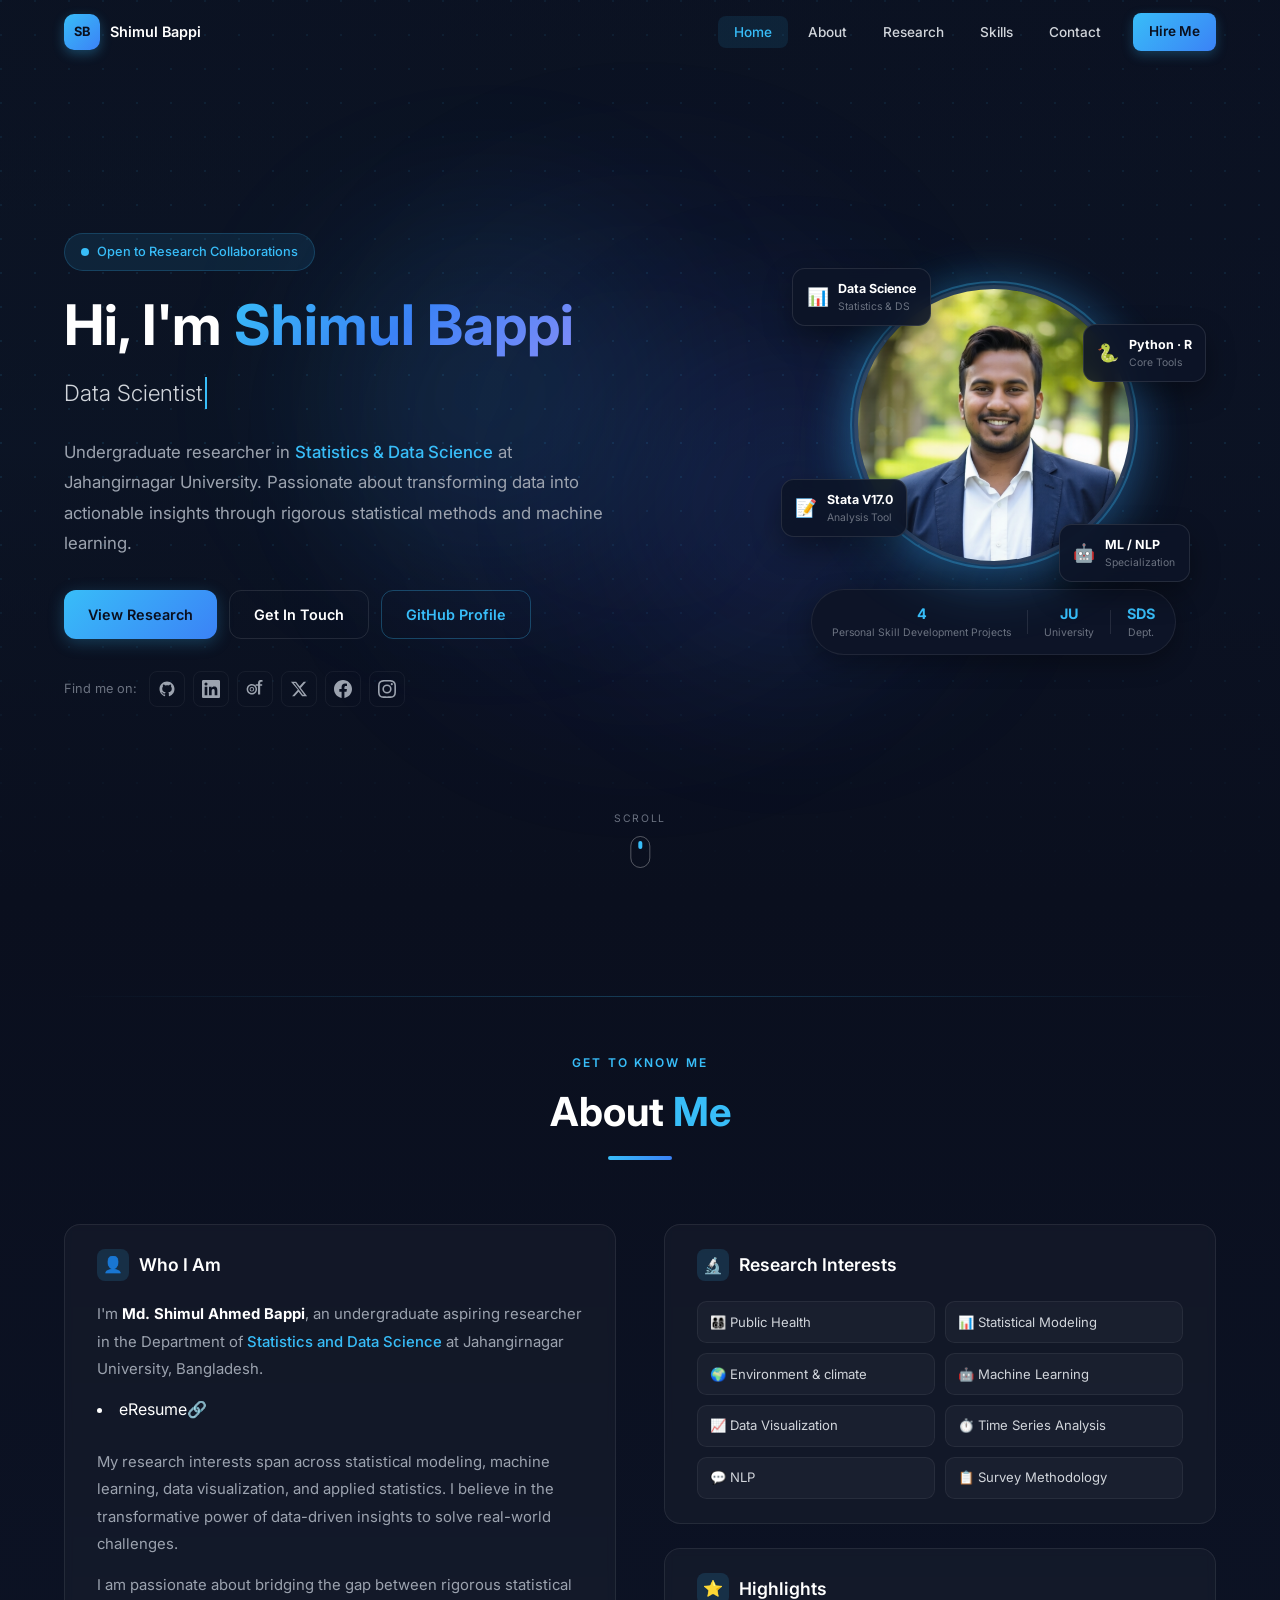
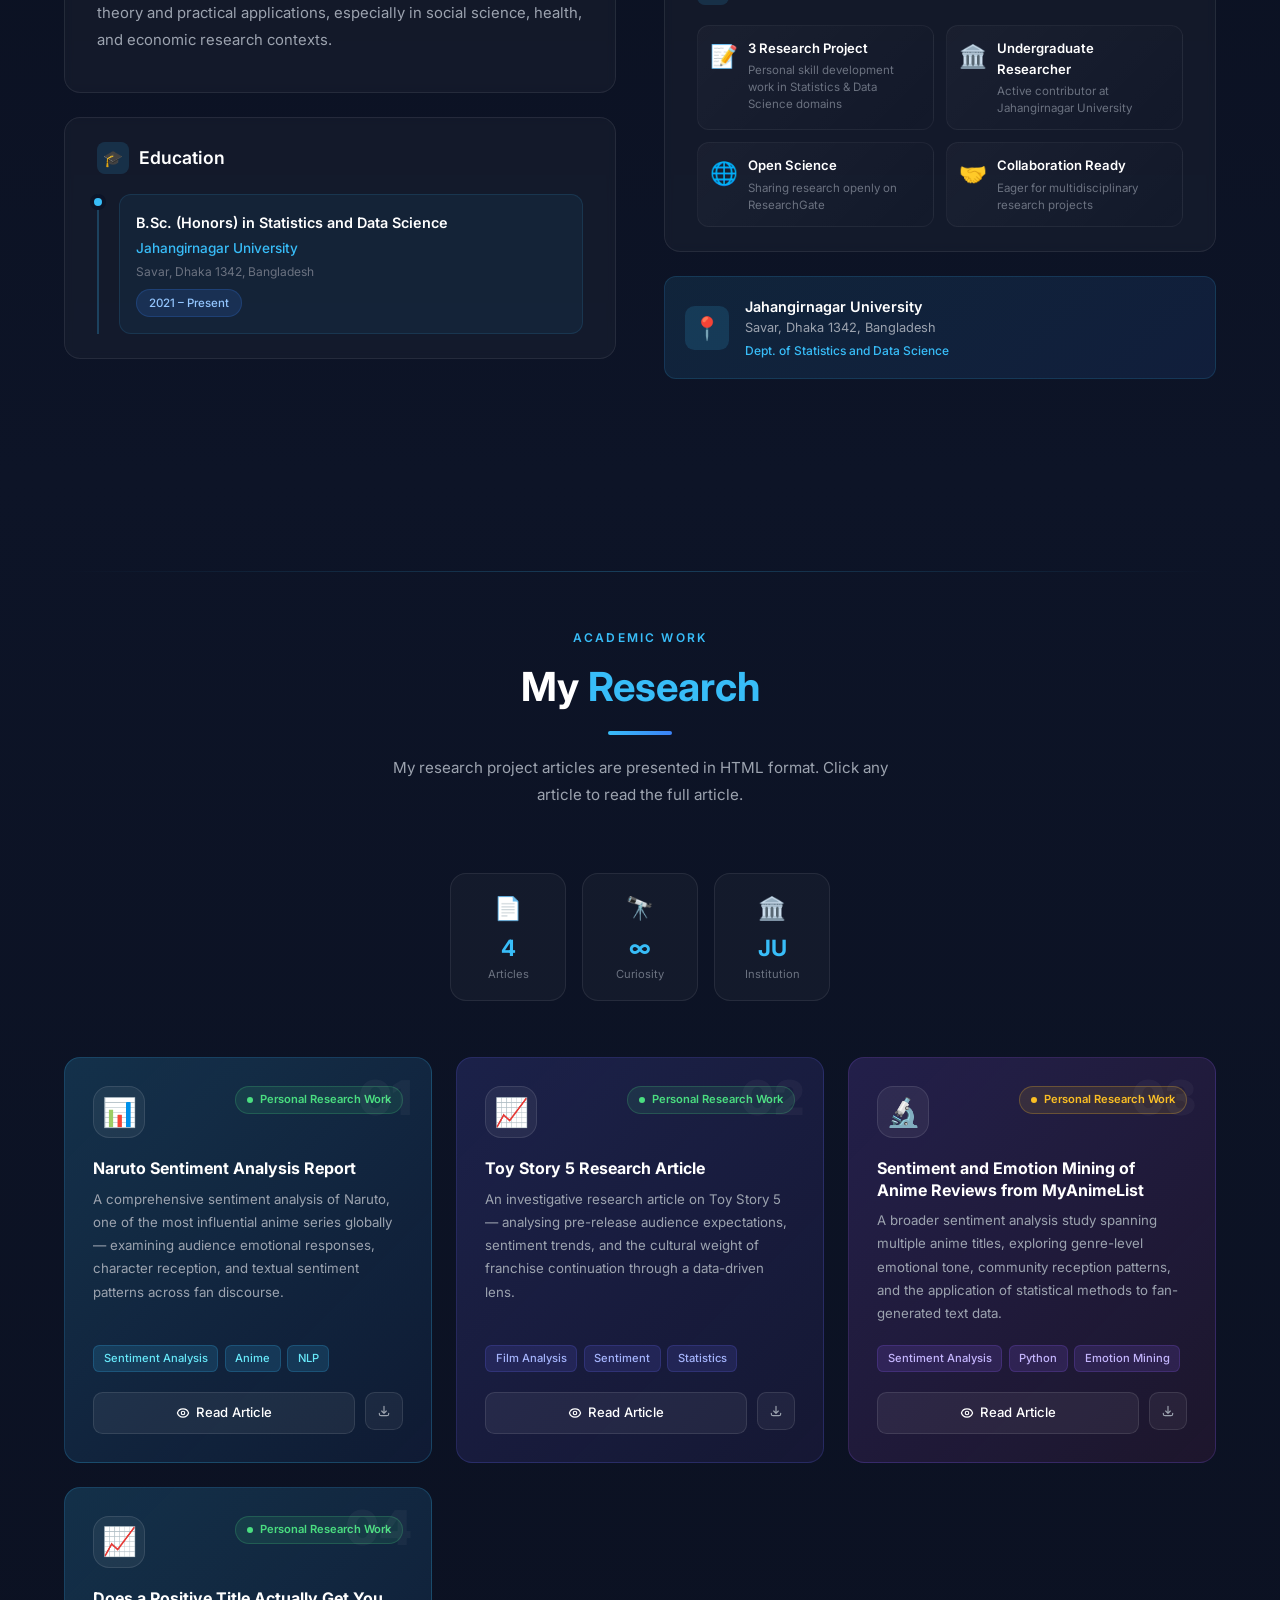
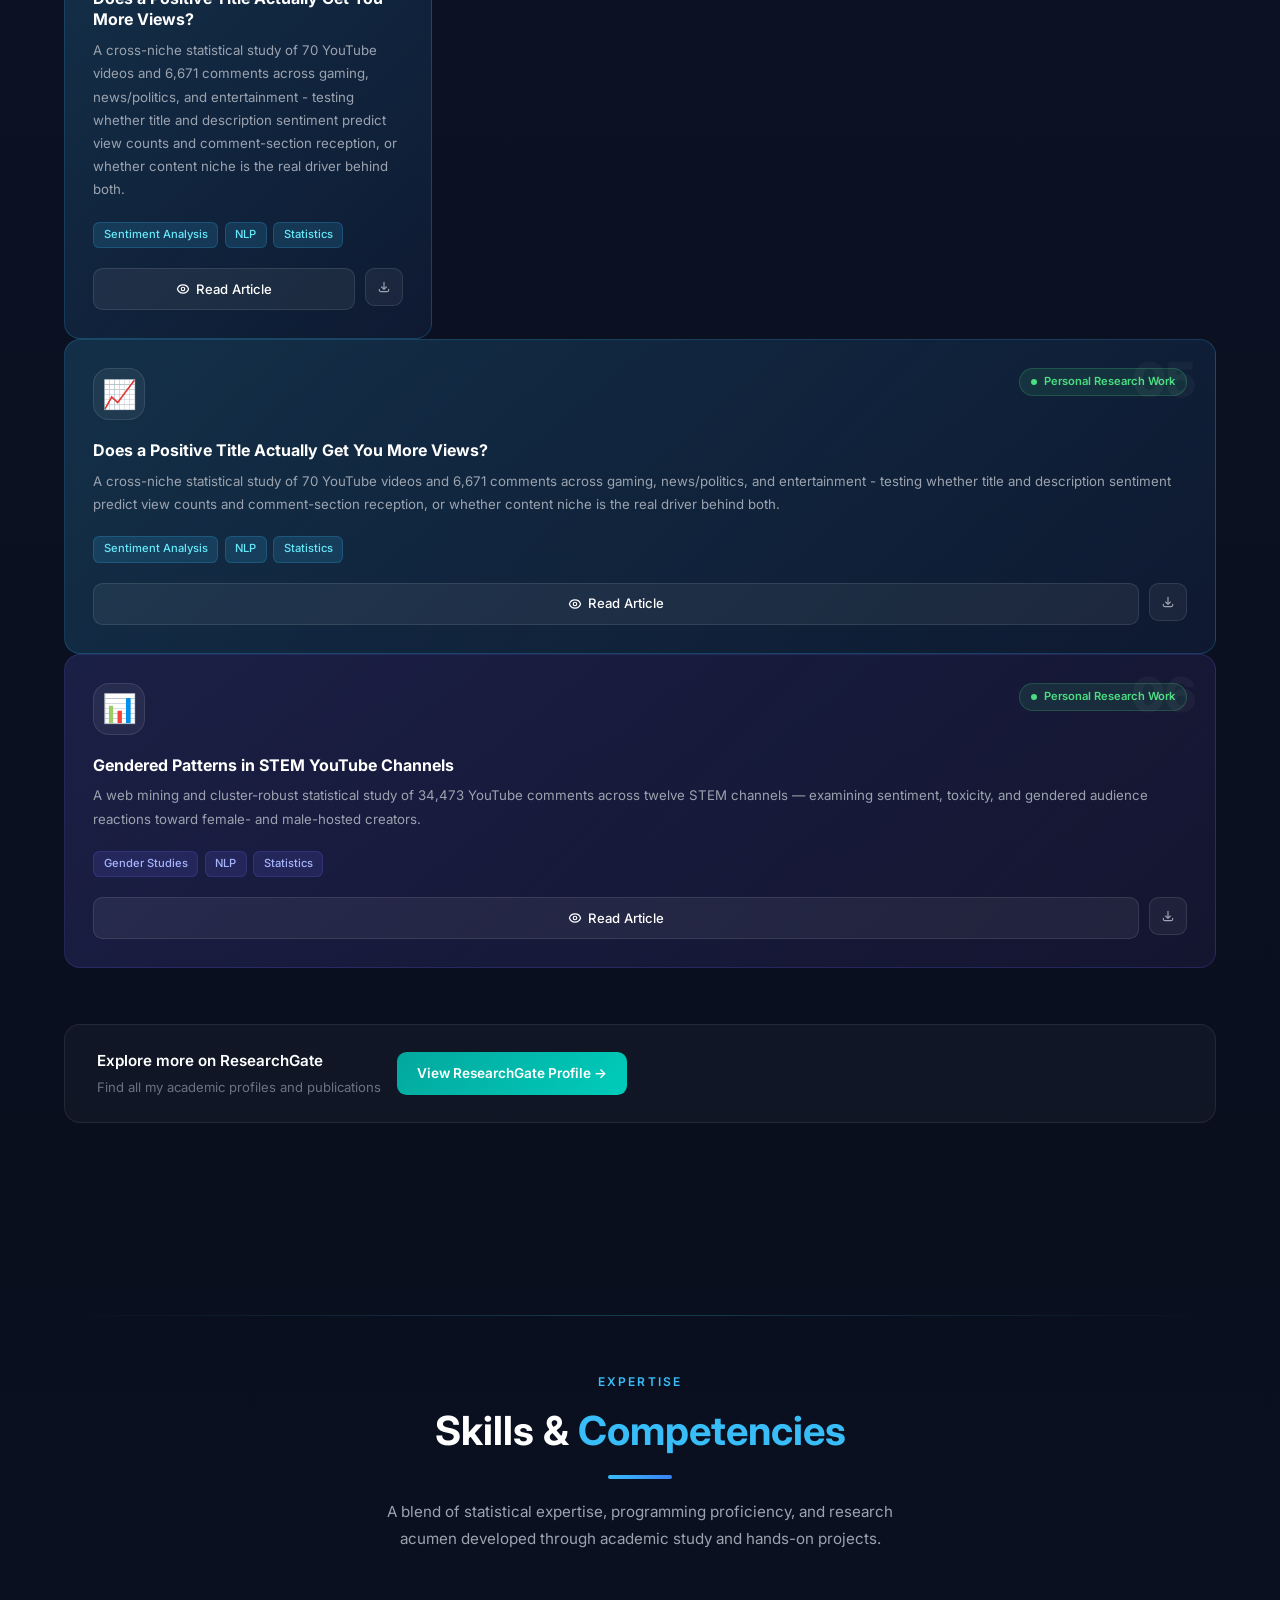
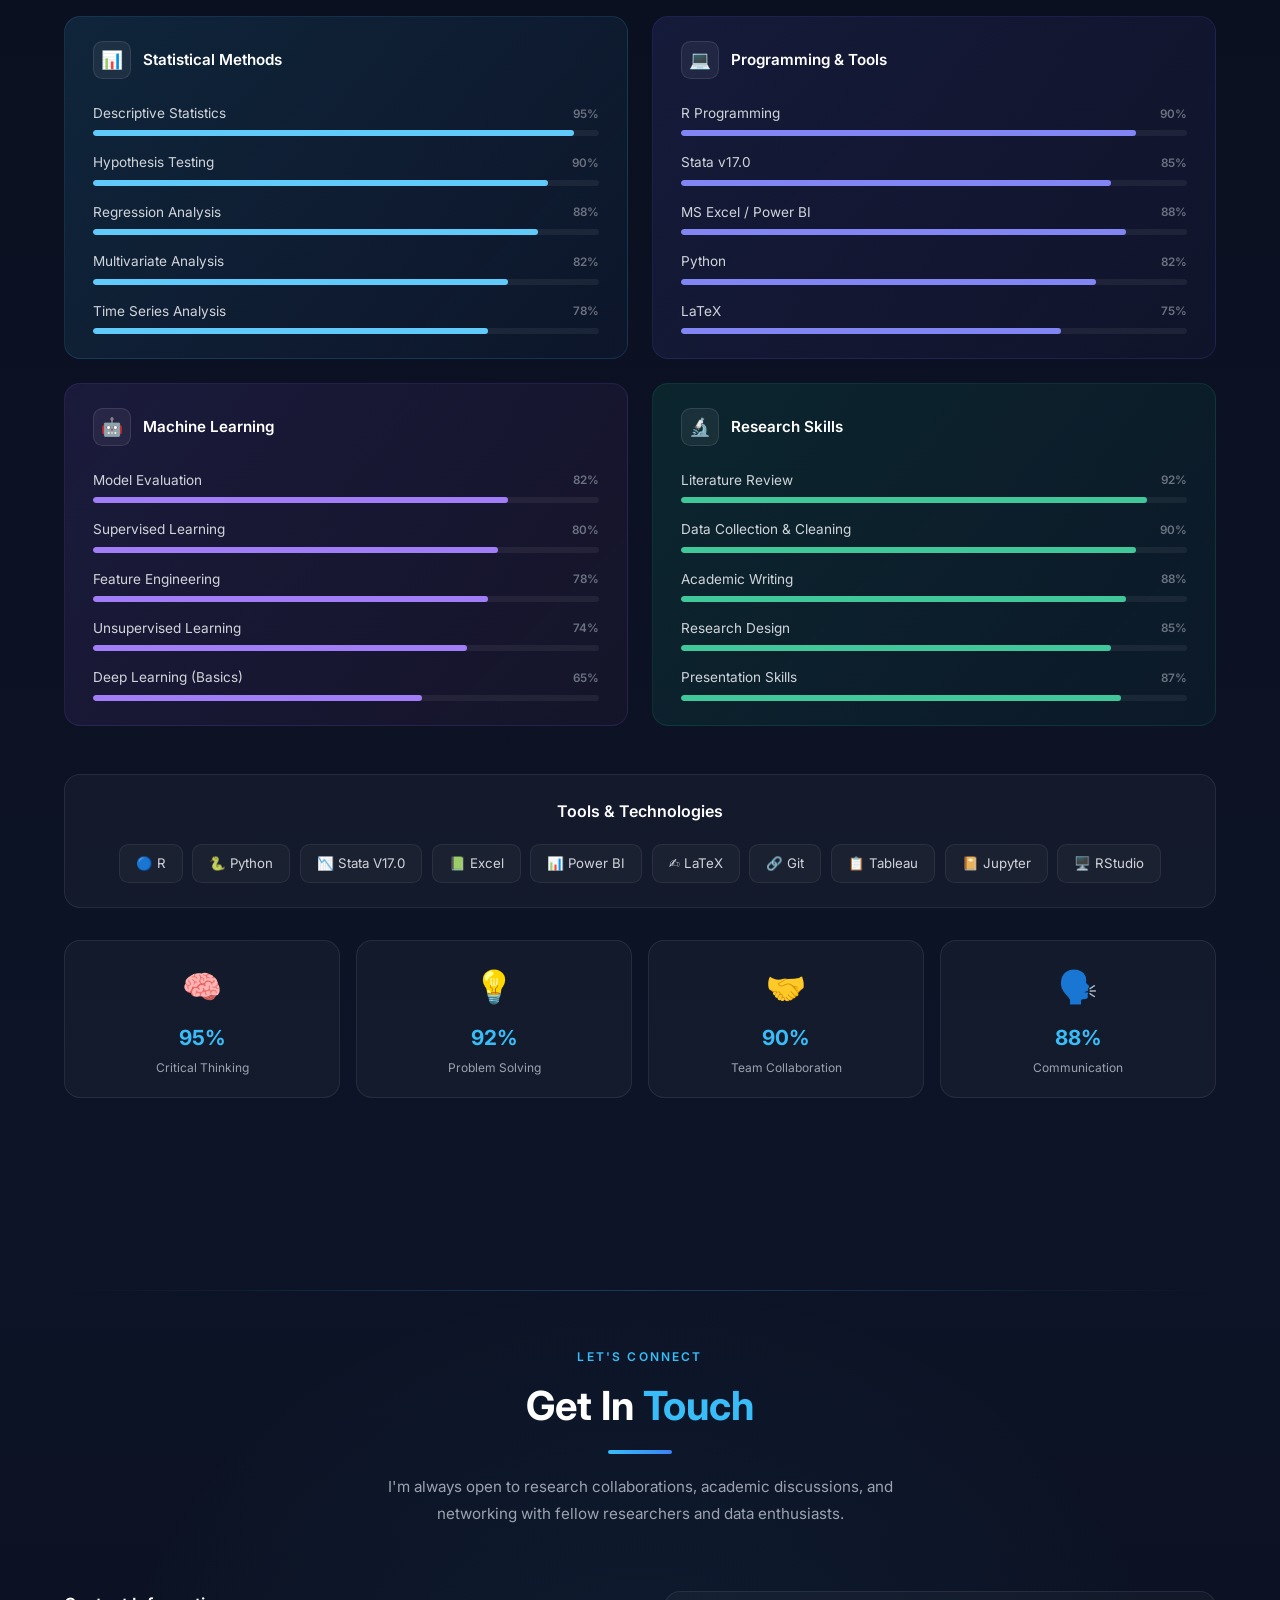
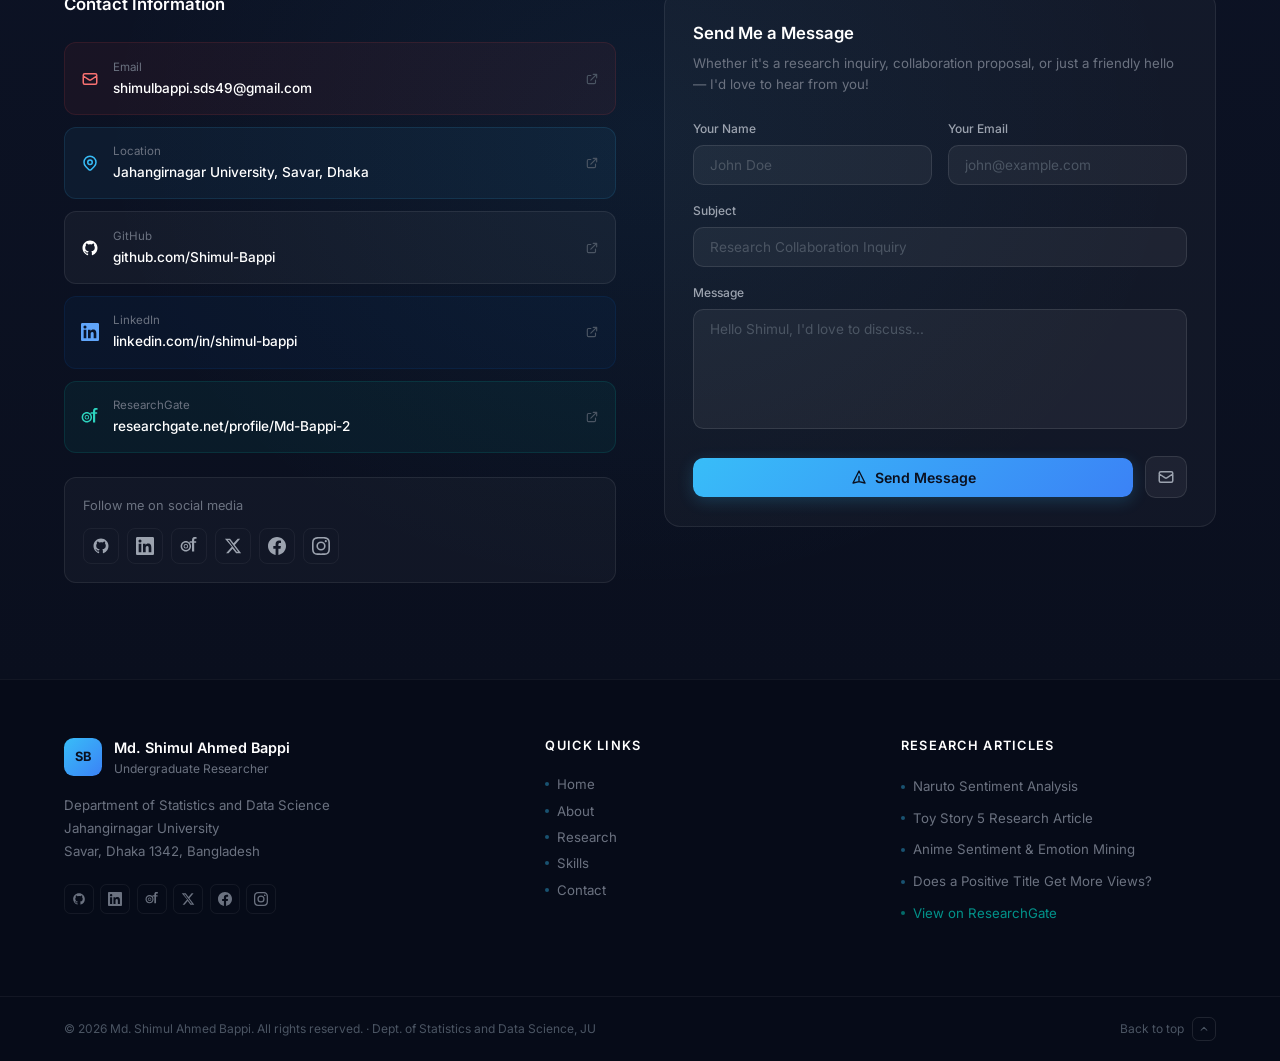
==== commit 6c8fe423: "Add Card 5 for research article on title impact" ====
--- a/index.html
+++ b/index.html
@@ -321,10 +321,38 @@
       </div>
     </div>
     
-
- <!-- Card 5 -->
+      <!-- Card 5 -->
+      <div class="research-card rc1">
+        <div class="rc-num">05</div>
+        <div class="rc-top">
+          <div class="rc-icon">📈</div>
+          <span class="rc-status"><span class="rc-status-dot"></span>Personal Research Work</span>
+        </div>
+        <h3 class="rc-title">Does a Positive Title Actually Get You More Views?</h3>
+        <p class="rc-desc">A cross-niche statistical study of 70 YouTube videos and 6,671 comments across gaming, news/politics, and entertainment - testing whether title and description sentiment predict view counts and comment-section reception, or whether content niche is the real driver behind both.</p>
+        <div class="rc-tags">
+          <span class="rc-tag tag-cyan">Sentiment Analysis</span>
+          <span class="rc-tag tag-cyan">NLP</span>
+          <span class="rc-tag tag-cyan">Statistics</span>
+        </div>
+        <div class="rc-actions">
+          <a href=" research/Does a positive title actually get you more views.html" target="_blank" rel="noopener" class="rc-btn-read">
+            <svg width="14" height="14" fill="none" stroke="currentColor" stroke-width="2" viewBox="0 0 24 24"><path stroke-linecap="round" stroke-linejoin="round" d="M15 12a3 3 0 11-6 0 3 3 0 016 0z"/><path stroke-linecap="round" stroke-linejoin="round" d="M2.458 12C3.732 7.943 7.523 5 12 5c4.478 0 8.268 2.943 9.542 7-1.274 4.057-5.064 7-9.542 7-4.477 0-8.268-2.943-9.542-7z"/></svg>
+            Read Article
+          </a>
+          <a href=" research/Does a positive title actually get you more views.html" download class="rc-btn-dl" title="Download">
+            <svg width="14" height="14" fill="none" stroke="currentColor" stroke-width="2" viewBox="0 0 24 24"><path stroke-linecap="round" stroke-linejoin="round" d="M4 16v1a3 3 0 003 3h10a3 3 0 003-3v-1m-4-4l-4 4m0 0l-4-4m4 4V4"/></svg>
+          </a>
+        </div>
+        <div class="rc-bottom-line"></div>
+      </div>
+    </div>
+
+
+    
+ <!-- Card 6 -->
       <div class="research-card rc2">
-        <div class="rc-num">05</div>
+        <div class="rc-num">06</div>
         <div class="rc-top">
           <div class="rc-icon">📊</div>
           <span class="rc-status"><span class="rc-status-dot"></span>Personal Research Work</span>
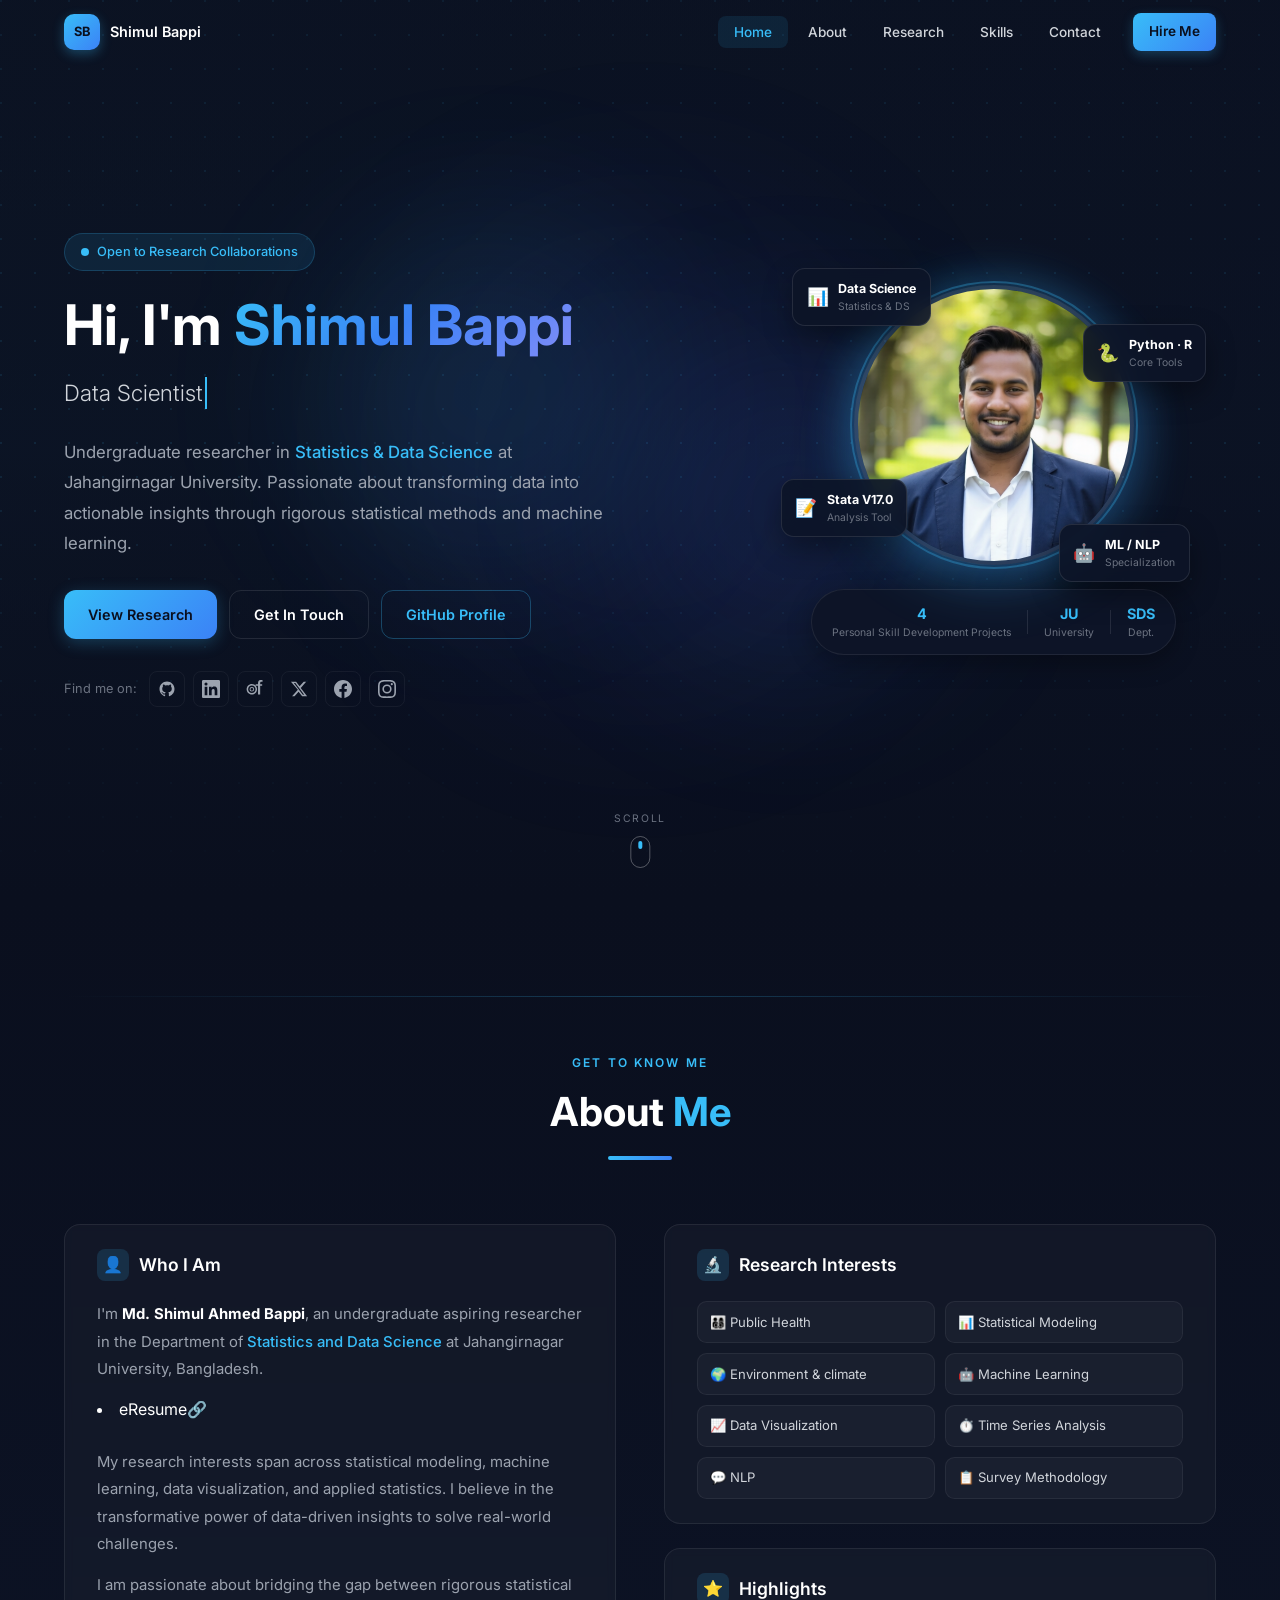
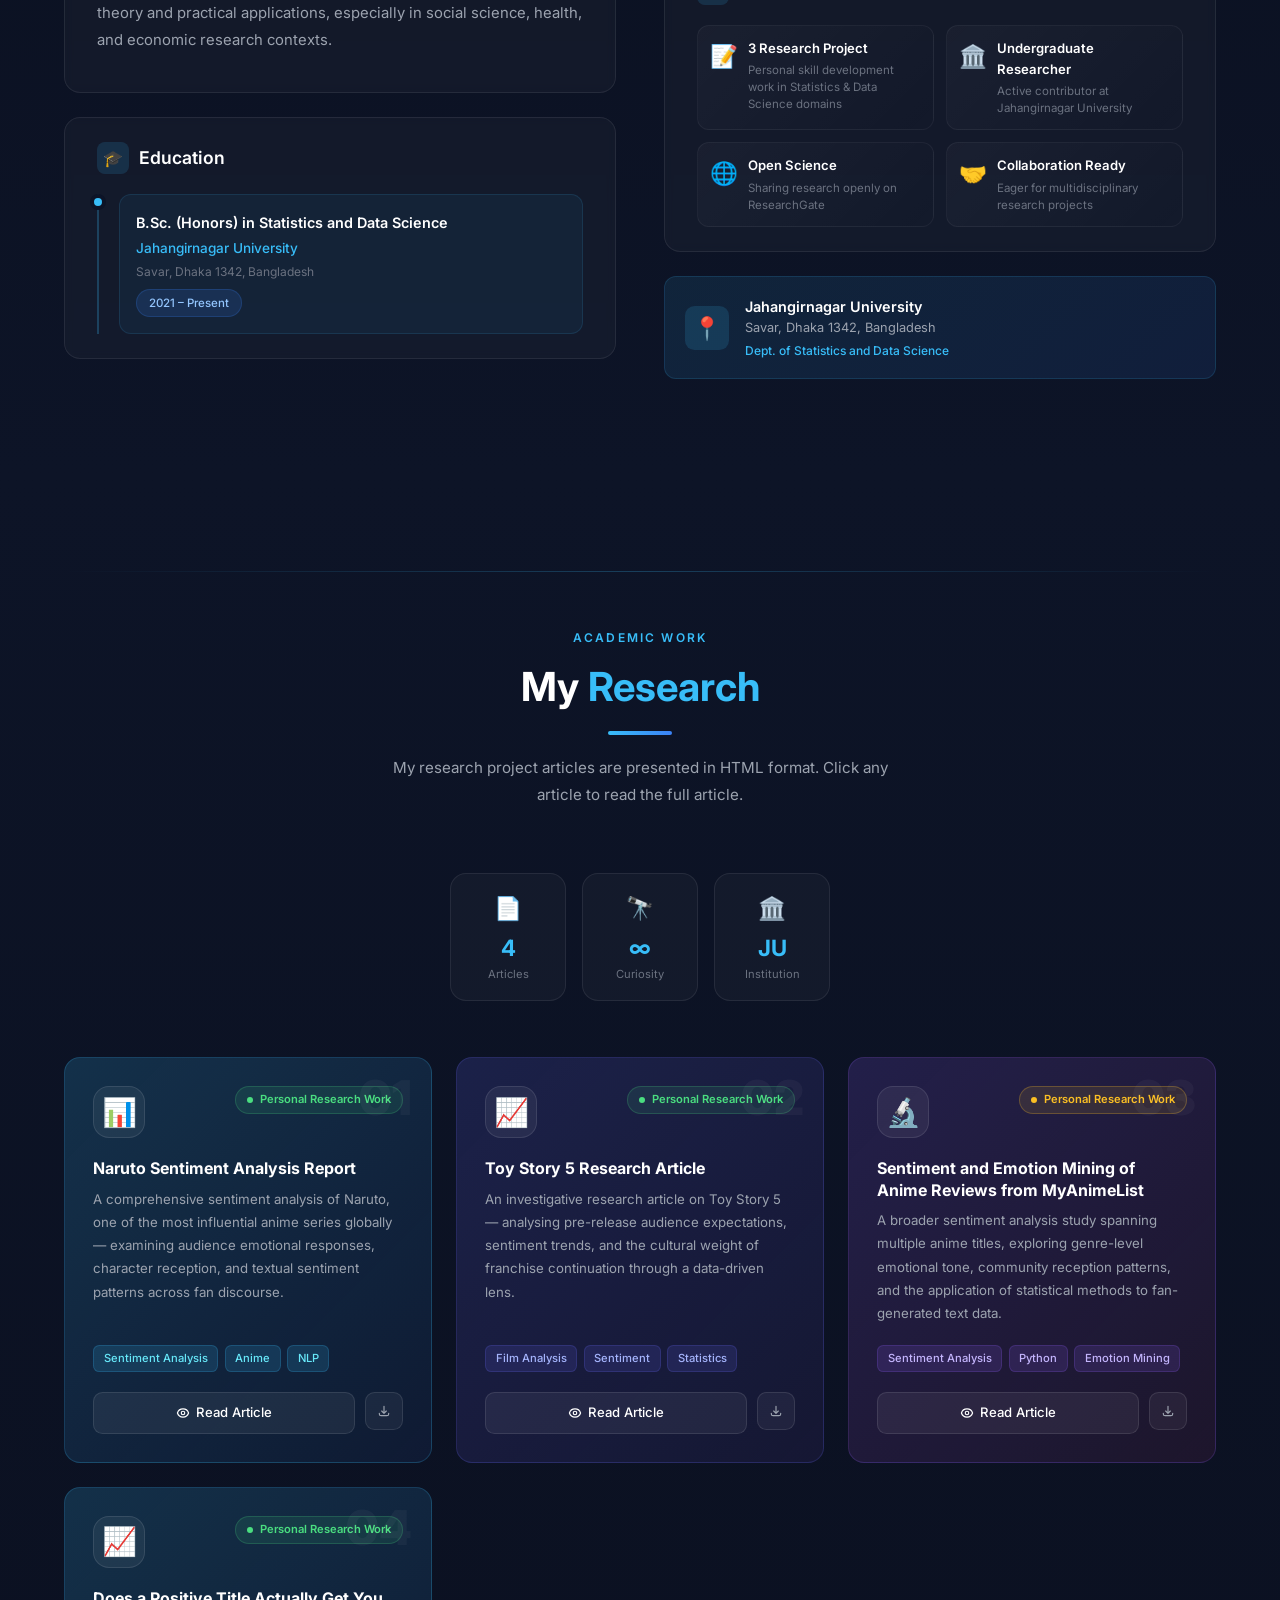
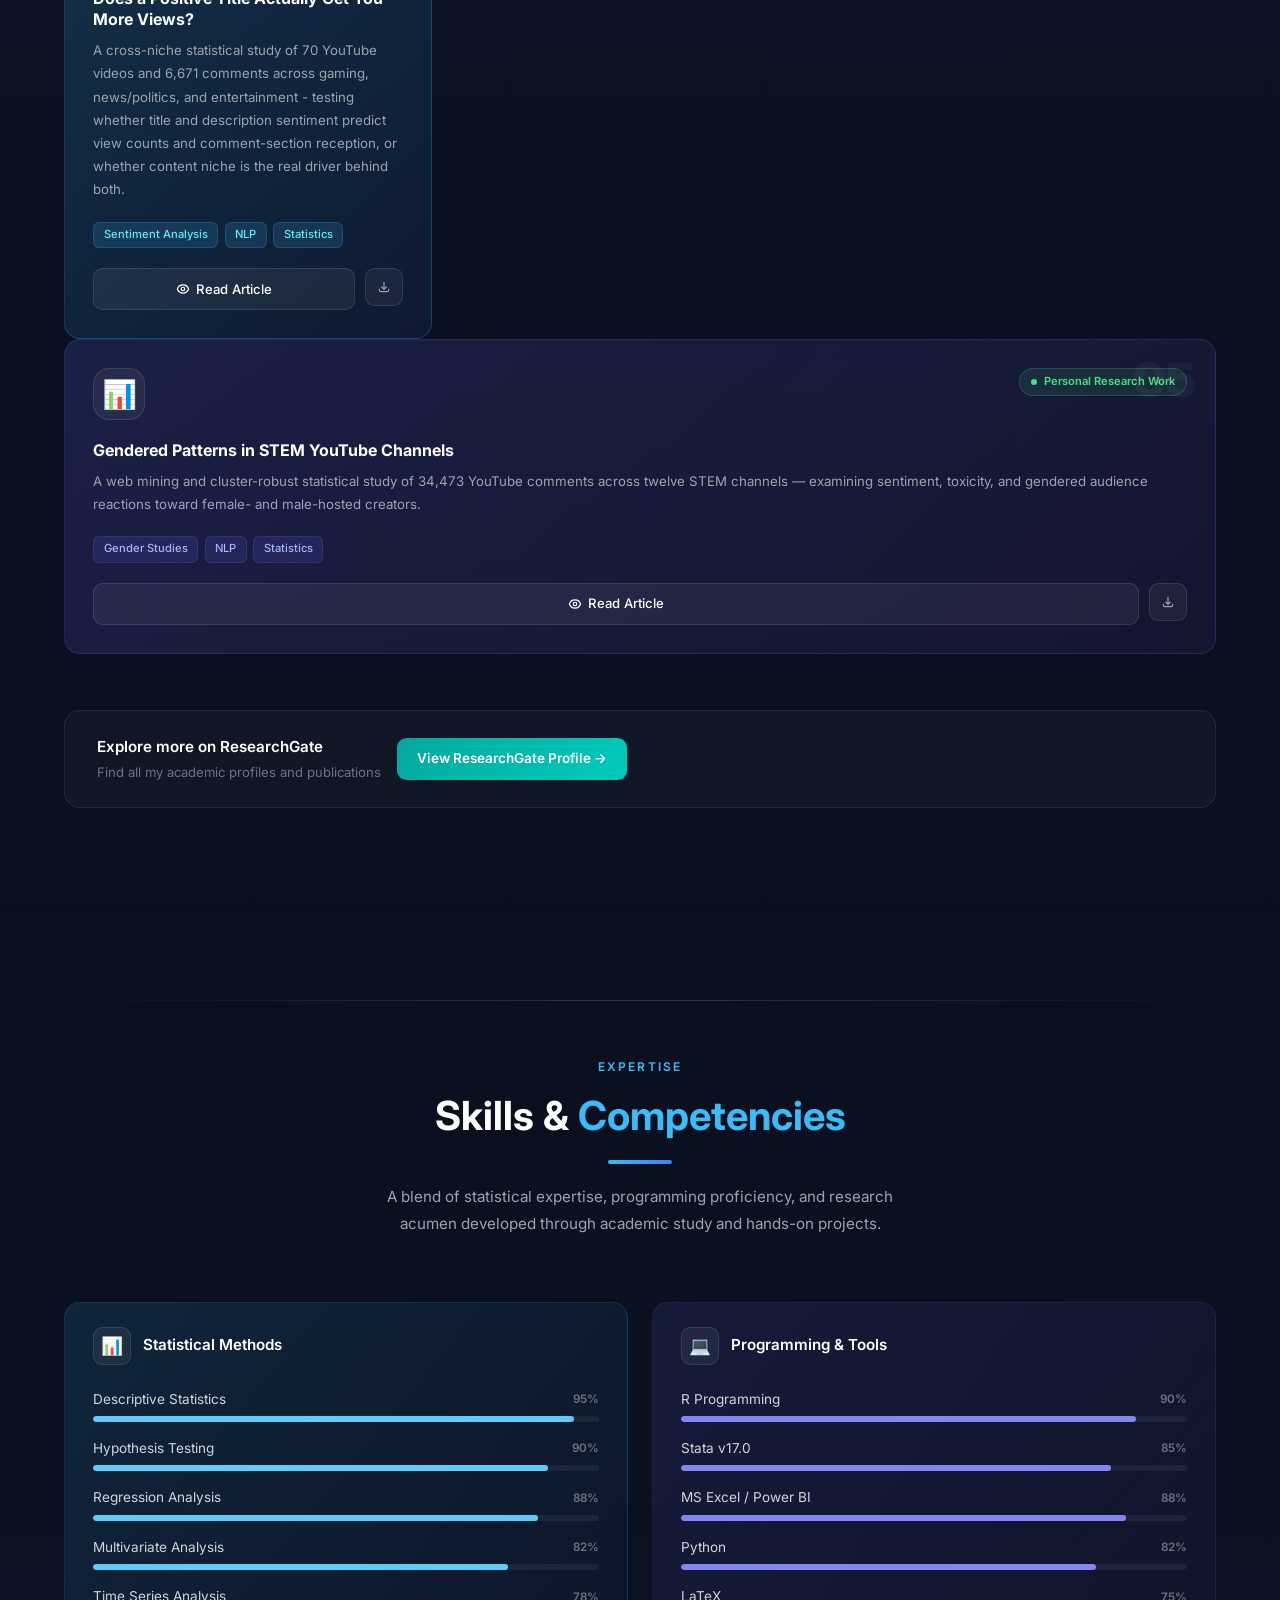
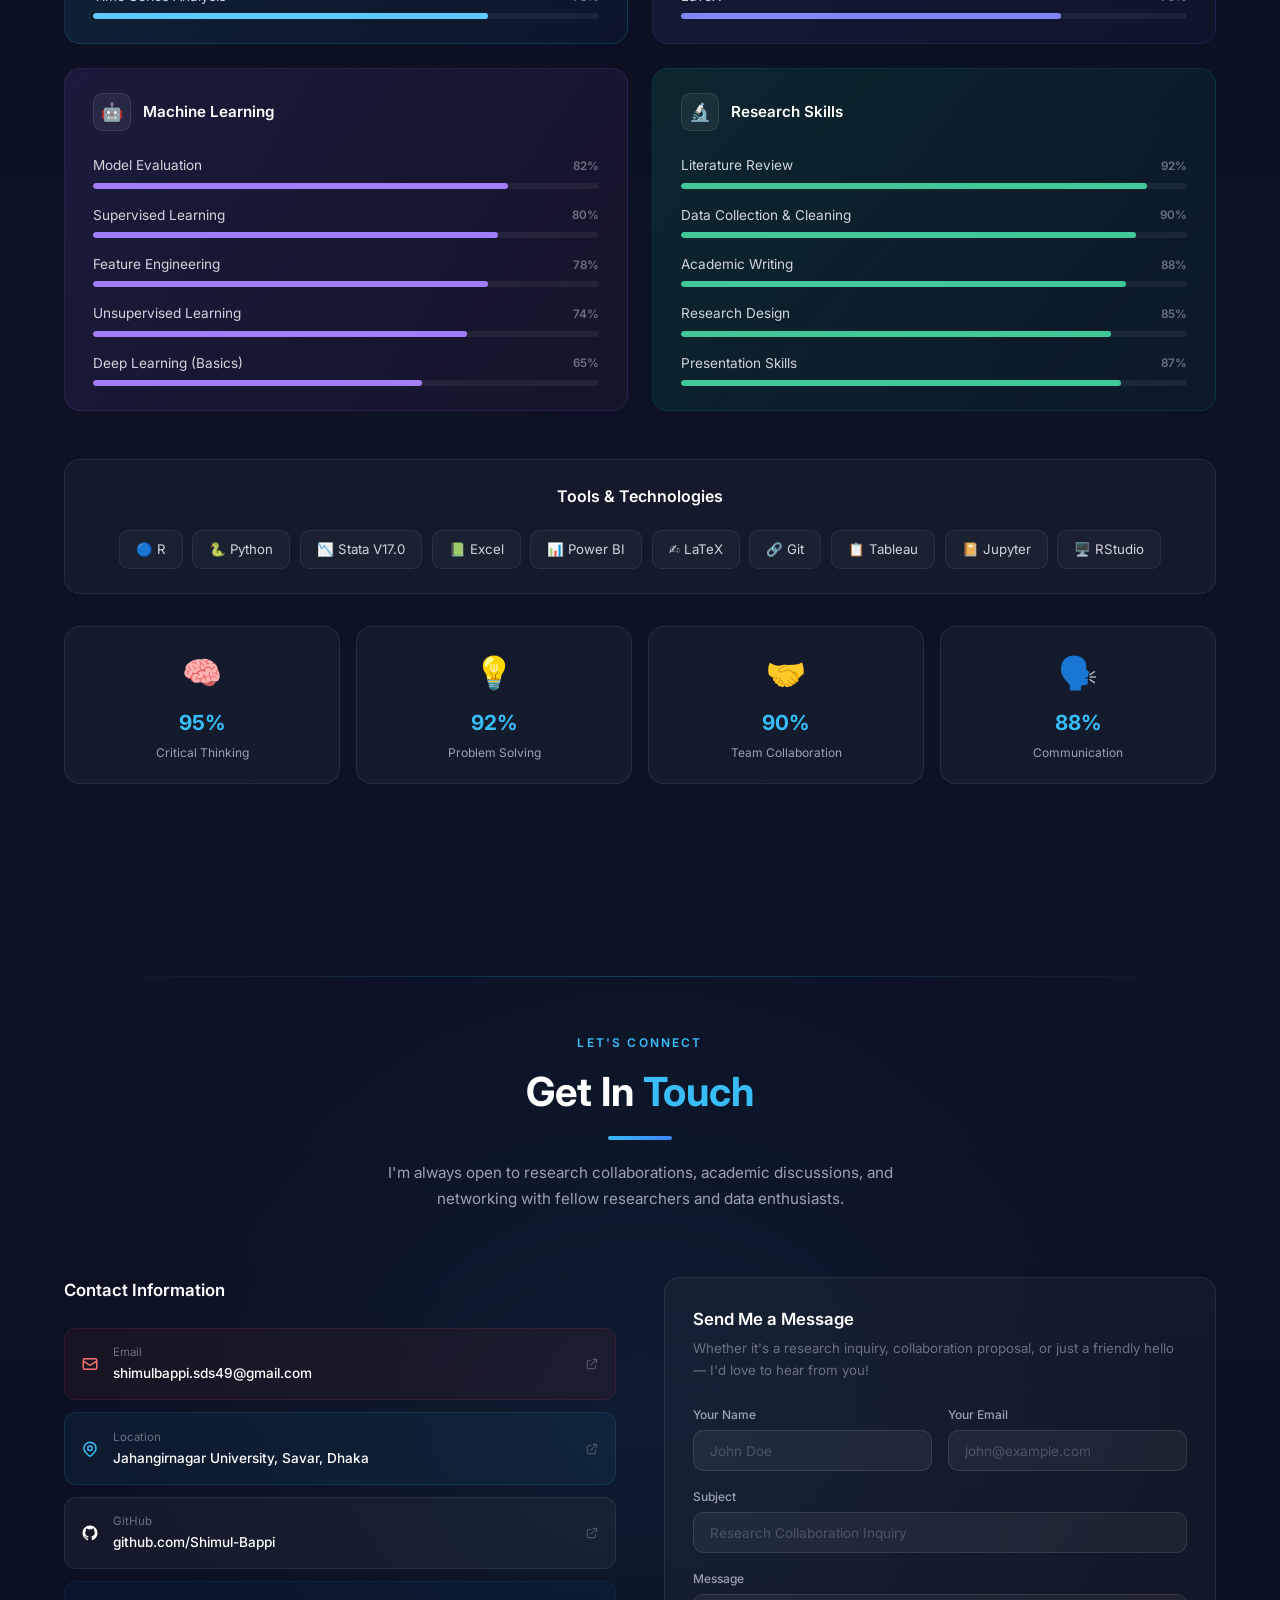
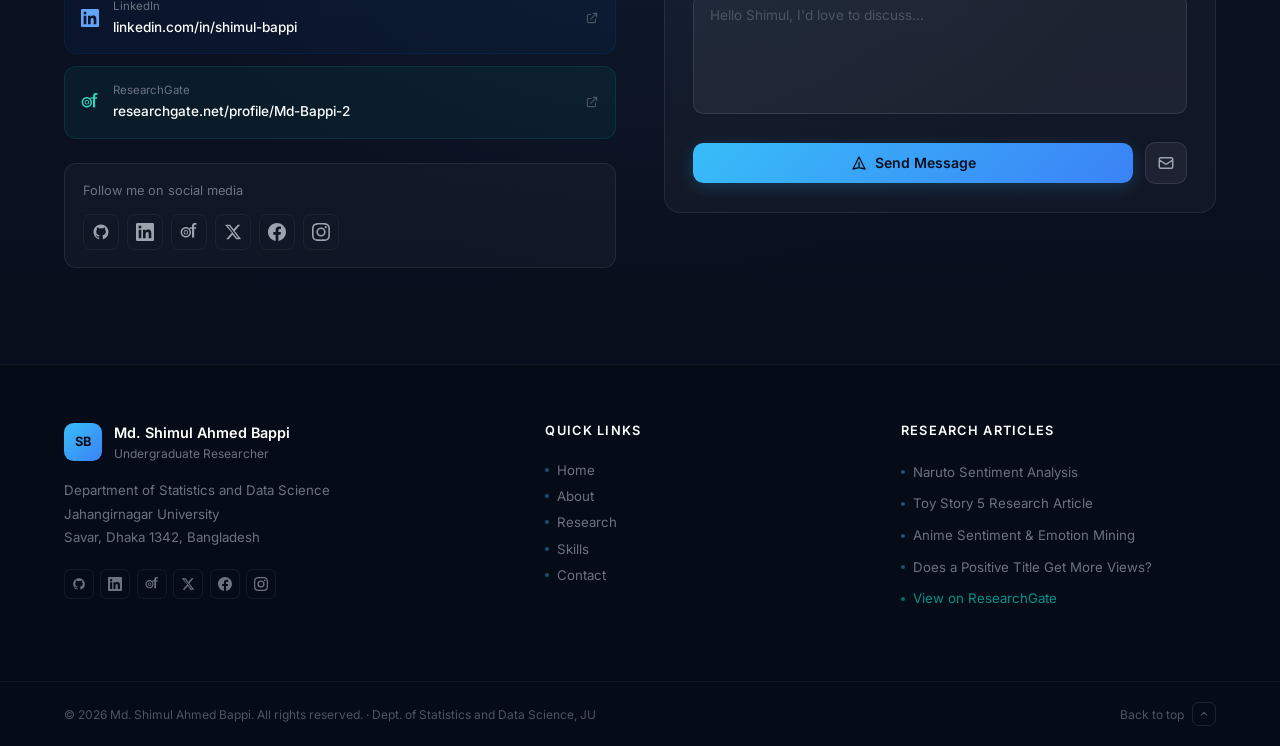
==== commit 854332c5: "Remove Card 5 and update Card 6 number Removed Card 5 from the research section and updated Card 6's" ====
--- a/index.html
+++ b/index.html
@@ -320,39 +320,11 @@
         <div class="rc-bottom-line"></div>
       </div>
     </div>
+
     
-      <!-- Card 5 -->
-      <div class="research-card rc1">
+ <!-- Card 5 -->
+      <div class="research-card rc2">
         <div class="rc-num">05</div>
-        <div class="rc-top">
-          <div class="rc-icon">📈</div>
-          <span class="rc-status"><span class="rc-status-dot"></span>Personal Research Work</span>
-        </div>
-        <h3 class="rc-title">Does a Positive Title Actually Get You More Views?</h3>
-        <p class="rc-desc">A cross-niche statistical study of 70 YouTube videos and 6,671 comments across gaming, news/politics, and entertainment - testing whether title and description sentiment predict view counts and comment-section reception, or whether content niche is the real driver behind both.</p>
-        <div class="rc-tags">
-          <span class="rc-tag tag-cyan">Sentiment Analysis</span>
-          <span class="rc-tag tag-cyan">NLP</span>
-          <span class="rc-tag tag-cyan">Statistics</span>
-        </div>
-        <div class="rc-actions">
-          <a href=" research/Does a positive title actually get you more views.html" target="_blank" rel="noopener" class="rc-btn-read">
-            <svg width="14" height="14" fill="none" stroke="currentColor" stroke-width="2" viewBox="0 0 24 24"><path stroke-linecap="round" stroke-linejoin="round" d="M15 12a3 3 0 11-6 0 3 3 0 016 0z"/><path stroke-linecap="round" stroke-linejoin="round" d="M2.458 12C3.732 7.943 7.523 5 12 5c4.478 0 8.268 2.943 9.542 7-1.274 4.057-5.064 7-9.542 7-4.477 0-8.268-2.943-9.542-7z"/></svg>
-            Read Article
-          </a>
-          <a href=" research/Does a positive title actually get you more views.html" download class="rc-btn-dl" title="Download">
-            <svg width="14" height="14" fill="none" stroke="currentColor" stroke-width="2" viewBox="0 0 24 24"><path stroke-linecap="round" stroke-linejoin="round" d="M4 16v1a3 3 0 003 3h10a3 3 0 003-3v-1m-4-4l-4 4m0 0l-4-4m4 4V4"/></svg>
-          </a>
-        </div>
-        <div class="rc-bottom-line"></div>
-      </div>
-    </div>
-
-
-    
- <!-- Card 6 -->
-      <div class="research-card rc2">
-        <div class="rc-num">06</div>
         <div class="rc-top">
           <div class="rc-icon">📊</div>
           <span class="rc-status"><span class="rc-status-dot"></span>Personal Research Work</span>
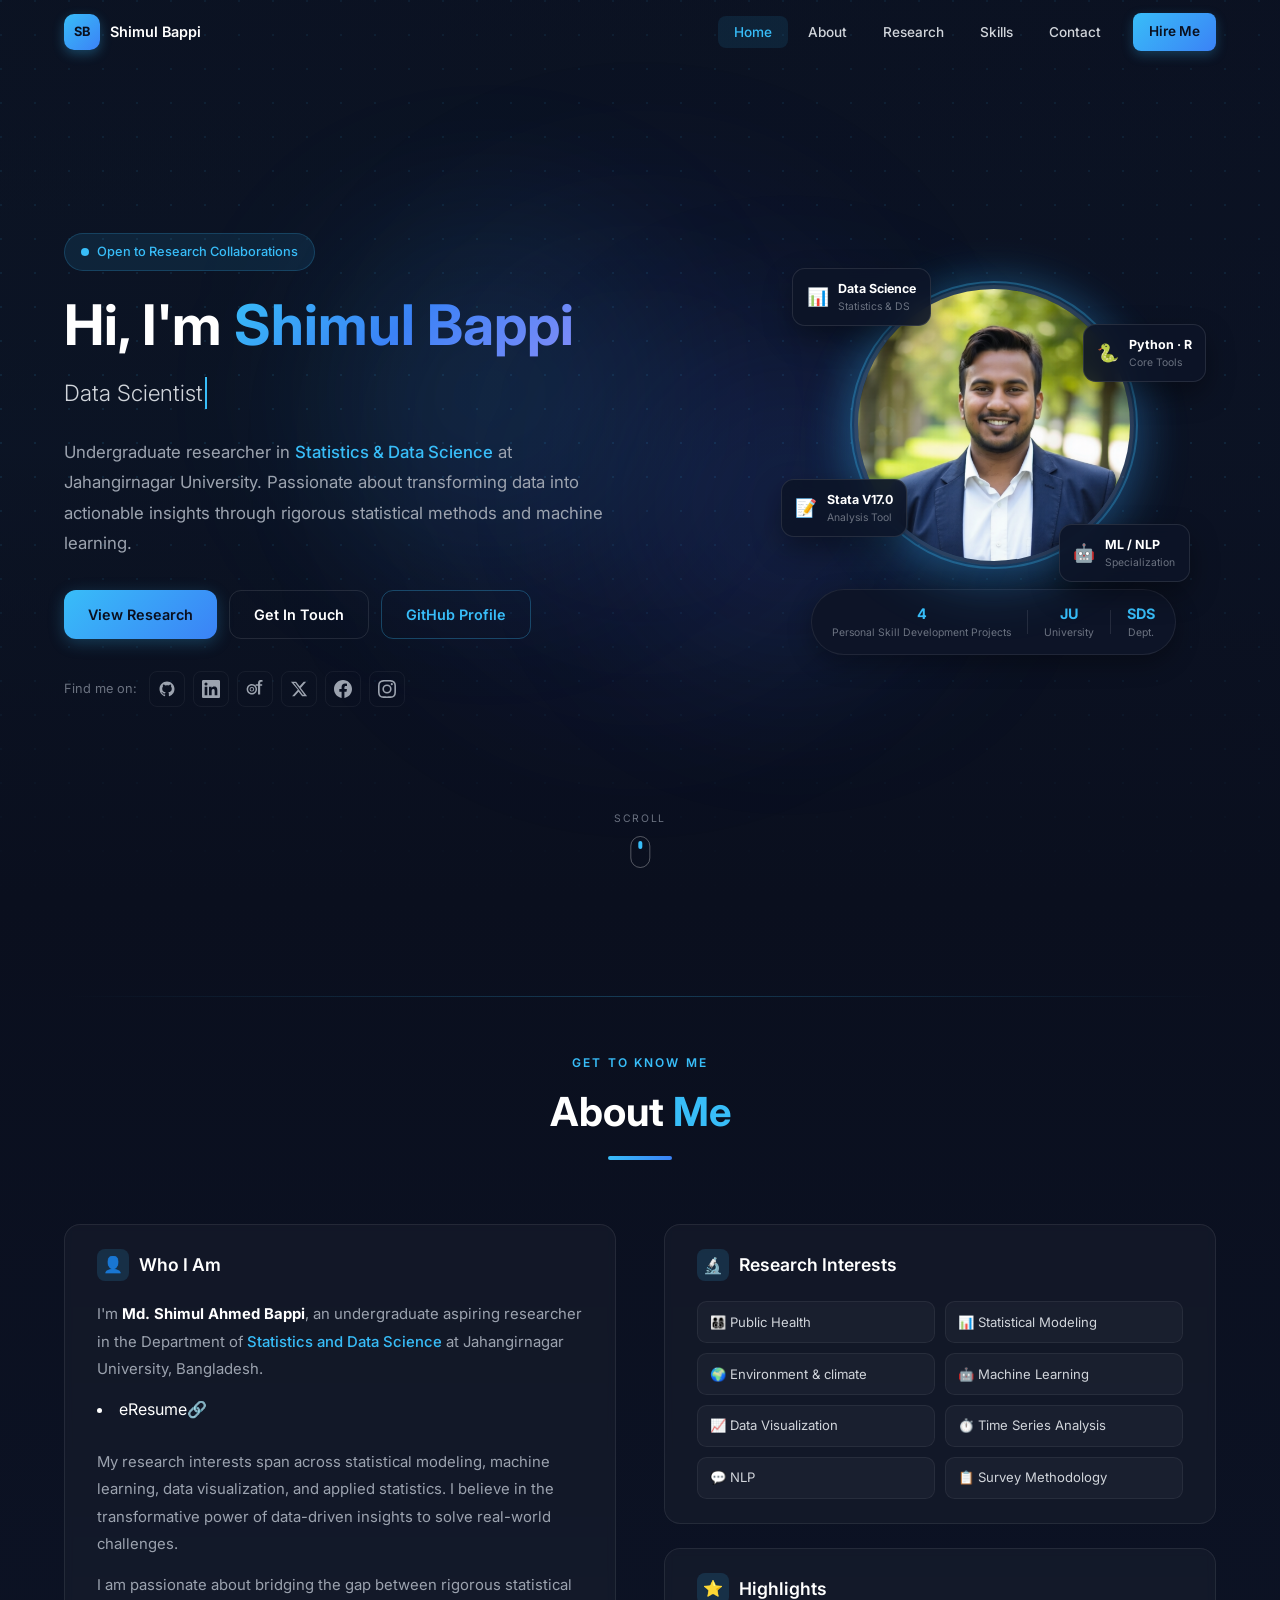
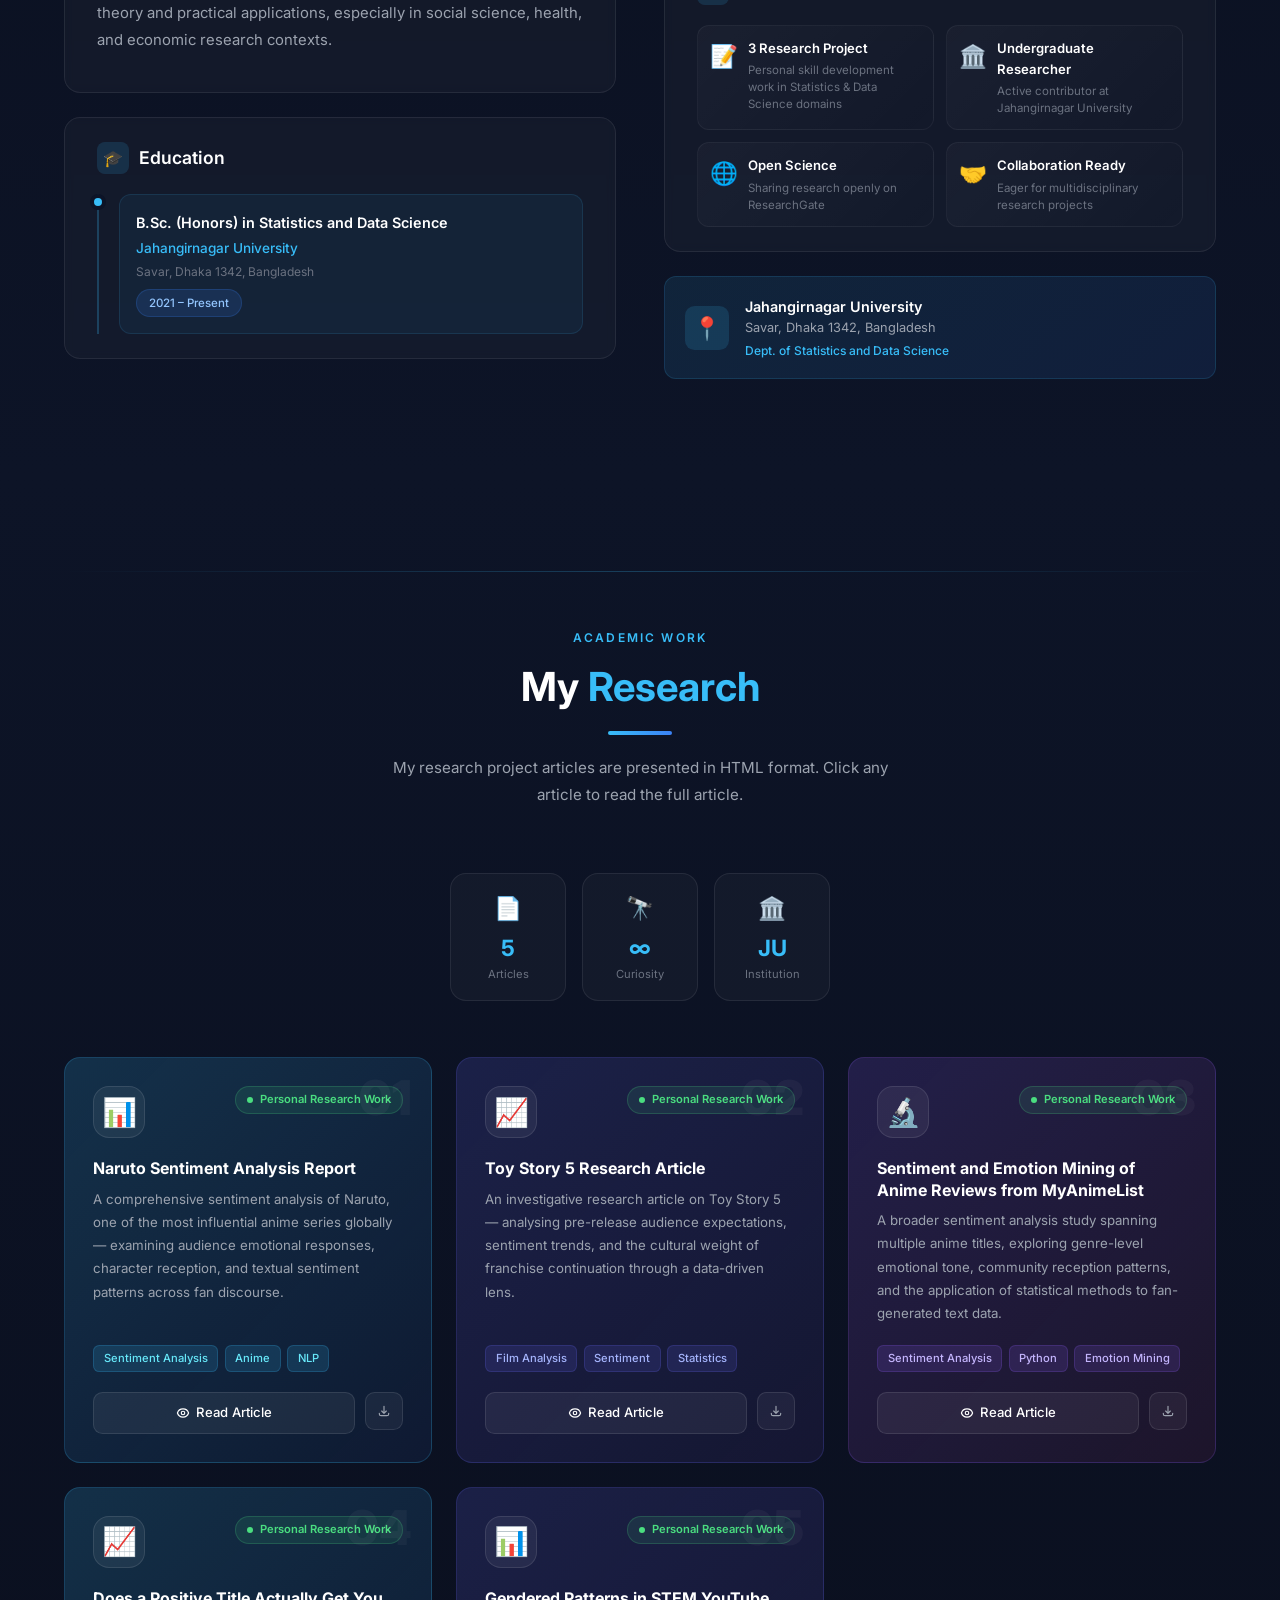
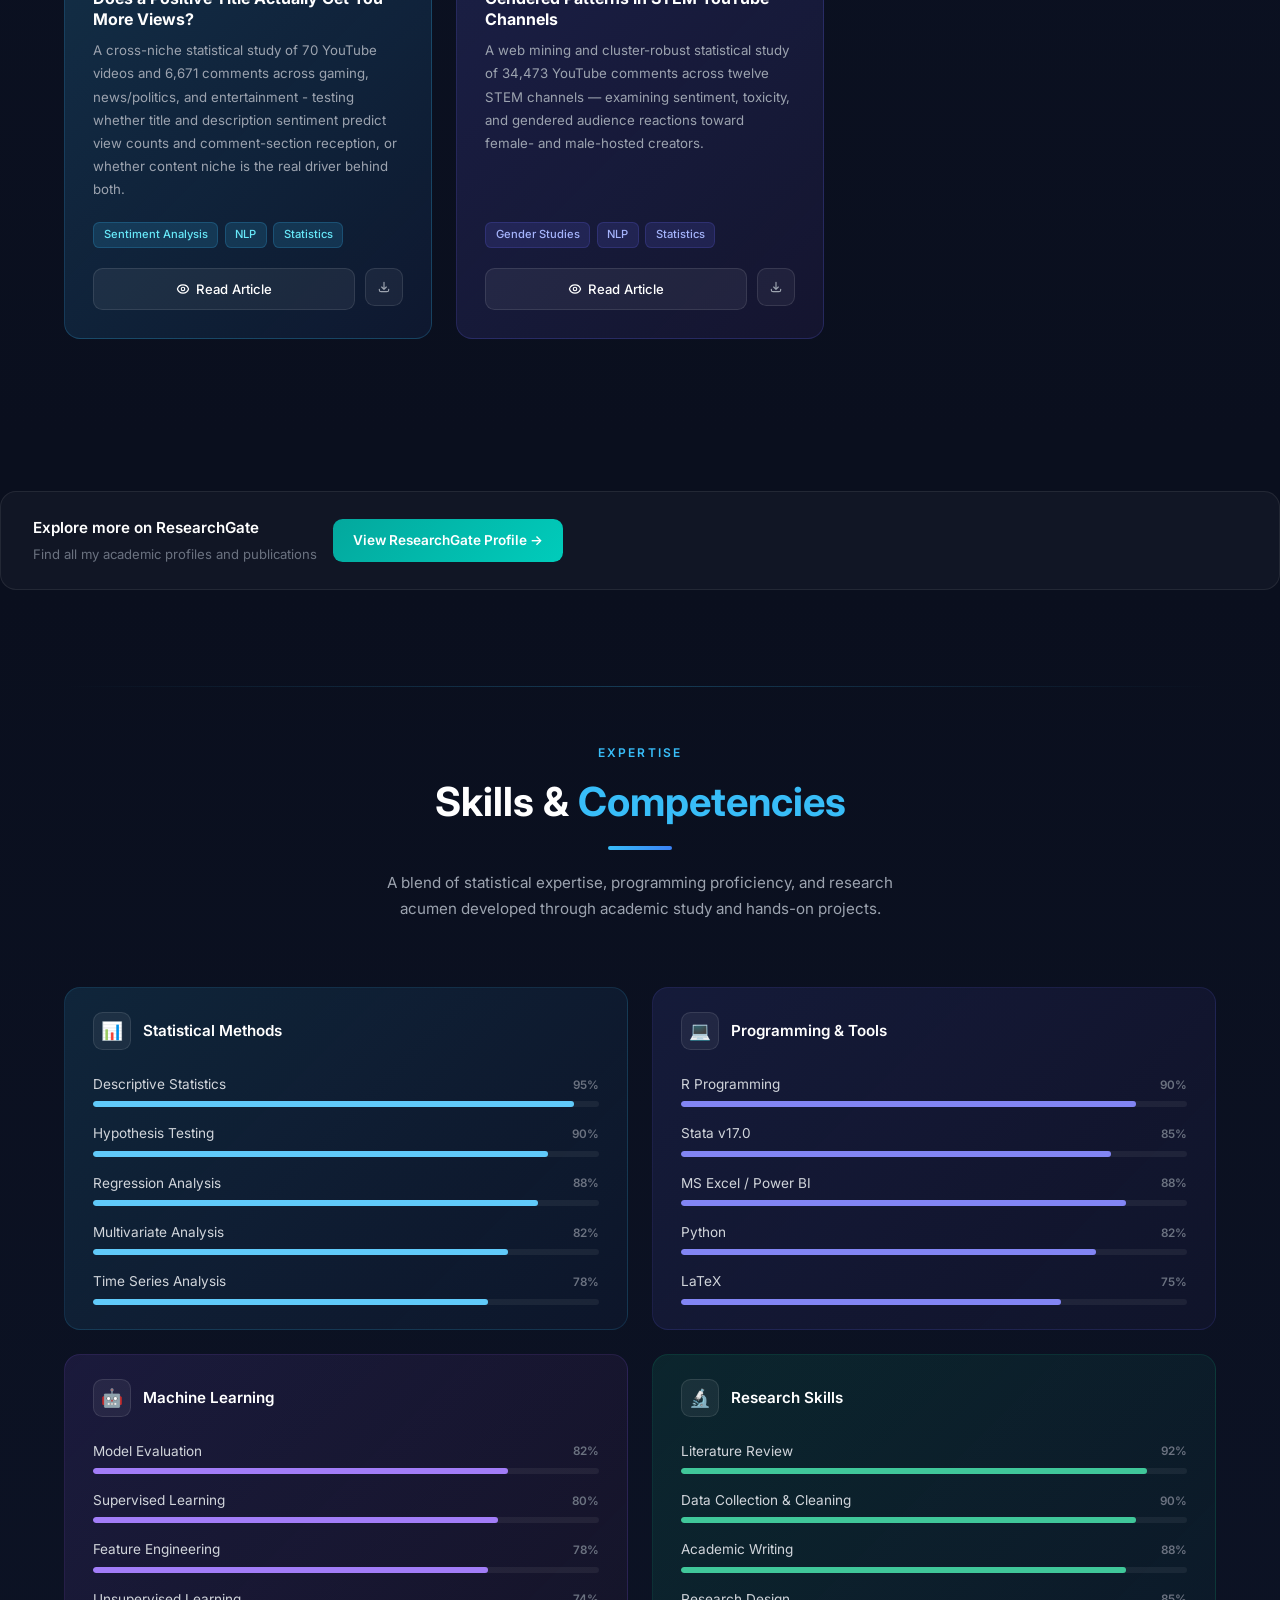
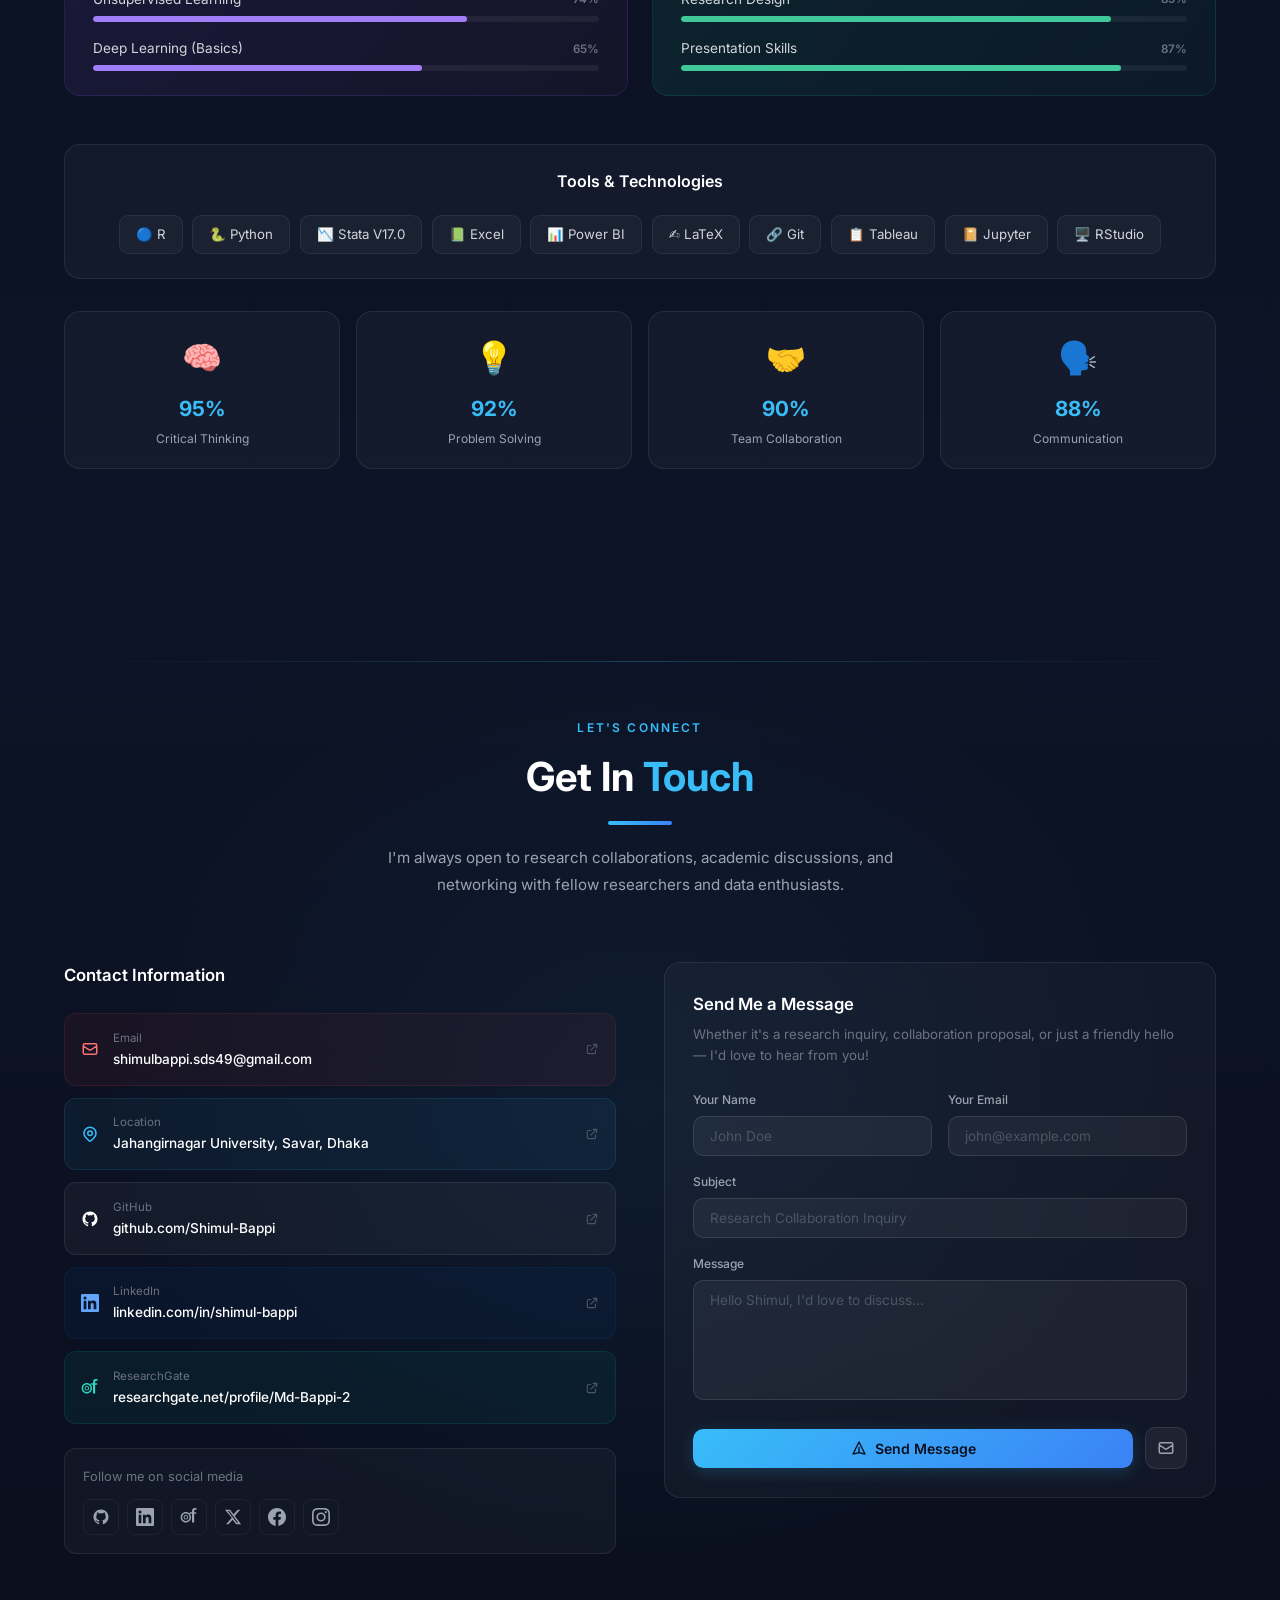
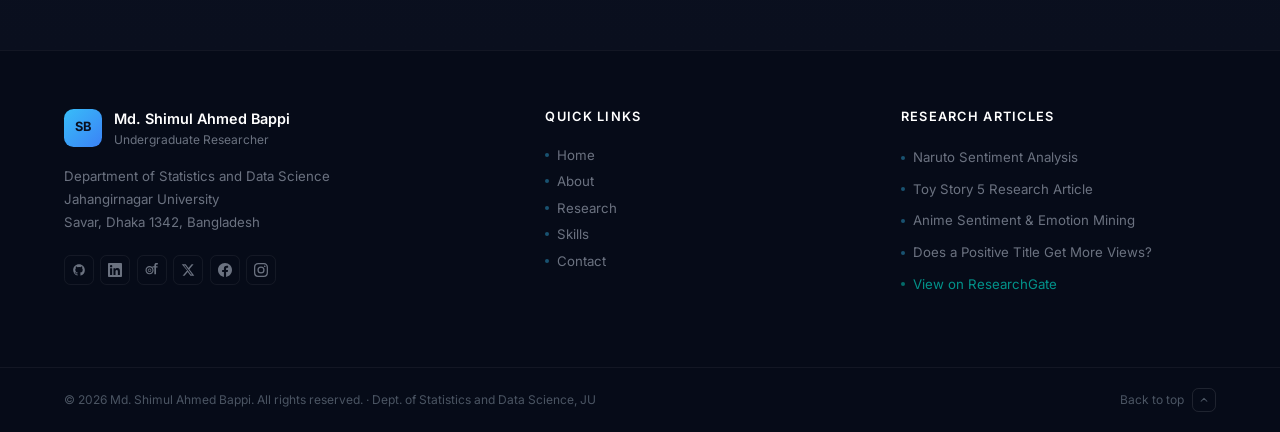
==== commit f81fddc4: "Update index.html" ====
--- a/index.html
+++ b/index.html
@@ -203,7 +203,8 @@
   </div>
 </section>
 
-<!-- RESEARCH -->
+
+  <!-- RESEARCH -->
 <section id="research">
   <div class="section-inner">
     <div class="section-line-top" style="margin-bottom:3.5rem"></div>
@@ -214,11 +215,12 @@
       <p class="section-desc">My research project articles are presented in HTML format. Click any article to read the full article.</p>
     </div>
     <div class="research-stats">
-      <div class="rstat"><div class="rstat-icon">📄</div><div class="rstat-num">4</div><div class="rstat-label">Articles</div></div>
+      <div class="rstat"><div class="rstat-icon">📄</div><div class="rstat-num">5</div><div class="rstat-label">Articles</div></div>
       <div class="rstat"><div class="rstat-icon">🔭</div><div class="rstat-num">∞</div><div class="rstat-label">Curiosity</div></div>
       <div class="rstat"><div class="rstat-icon">🏛️</div><div class="rstat-num">JU</div><div class="rstat-label">Institution</div></div>
     </div>
     <div class="research-grid">
+
       <!-- Card 1 -->
       <div class="research-card rc1">
         <div class="rc-num">01</div>
@@ -244,6 +246,7 @@
         </div>
         <div class="rc-bottom-line"></div>
       </div>
+
       <!-- Card 2 -->
       <div class="research-card rc2">
         <div class="rc-num">02</div>
@@ -269,19 +272,20 @@
         </div>
         <div class="rc-bottom-line"></div>
       </div>
+
       <!-- Card 3 -->
-      <div class="research-card rc3">
+      <div class="research-card rc1">
         <div class="rc-num">03</div>
         <div class="rc-top">
           <div class="rc-icon">🔬</div>
-          <span class="rc-status" style="border-color:rgba(251,191,36,.25);background:rgba(251,191,36,.1);color:#fbbf24"><span class="rc-status-dot" style="background:#fbbf24"></span>Personal Research Work</span>
+          <span class="rc-status"><span class="rc-status-dot"></span>Personal Research Work</span>
         </div>
         <h3 class="rc-title">Sentiment and Emotion Mining of Anime Reviews from MyAnimeList</h3>
         <p class="rc-desc">A broader sentiment analysis study spanning multiple anime titles, exploring genre-level emotional tone, community reception patterns, and the application of statistical methods to fan-generated text data.</p>
         <div class="rc-tags">
-          <span class="rc-tag tag-violet">Sentiment Analysis</span>
-          <span class="rc-tag tag-violet">Python</span>
-          <span class="rc-tag tag-violet">Emotion Mining</span>
+          <span class="rc-tag tag-cyan">Sentiment Analysis</span>
+          <span class="rc-tag tag-cyan">Python</span>
+          <span class="rc-tag tag-cyan">Emotion Mining</span>
         </div>
         <div class="rc-actions">
           <a href="research/Sentiment_and_Emotion_Mining_of_Anime_Reviews_from_MyAnimeList.html" target="_blank" rel="noopener" class="rc-btn-read">
@@ -294,8 +298,9 @@
         </div>
         <div class="rc-bottom-line"></div>
       </div>
+
       <!-- Card 4 -->
-      <div class="research-card rc1">
+      <div class="research-card rc2">
         <div class="rc-num">04</div>
         <div class="rc-top">
           <div class="rc-icon">📈</div>
@@ -304,26 +309,24 @@
         <h3 class="rc-title">Does a Positive Title Actually Get You More Views?</h3>
         <p class="rc-desc">A cross-niche statistical study of 70 YouTube videos and 6,671 comments across gaming, news/politics, and entertainment - testing whether title and description sentiment predict view counts and comment-section reception, or whether content niche is the real driver behind both.</p>
         <div class="rc-tags">
-          <span class="rc-tag tag-cyan">Sentiment Analysis</span>
-          <span class="rc-tag tag-cyan">NLP</span>
-          <span class="rc-tag tag-cyan">Statistics</span>
+          <span class="rc-tag tag-indigo">Sentiment Analysis</span>
+          <span class="rc-tag tag-indigo">NLP</span>
+          <span class="rc-tag tag-indigo">Statistics</span>
         </div>
         <div class="rc-actions">
-          <a href=" research/Does a positive title actually get you more views.html" target="_blank" rel="noopener" class="rc-btn-read">
+          <a href="research/Does a positive title actually get you more views.html" target="_blank" rel="noopener" class="rc-btn-read">
             <svg width="14" height="14" fill="none" stroke="currentColor" stroke-width="2" viewBox="0 0 24 24"><path stroke-linecap="round" stroke-linejoin="round" d="M15 12a3 3 0 11-6 0 3 3 0 016 0z"/><path stroke-linecap="round" stroke-linejoin="round" d="M2.458 12C3.732 7.943 7.523 5 12 5c4.478 0 8.268 2.943 9.542 7-1.274 4.057-5.064 7-9.542 7-4.477 0-8.268-2.943-9.542-7z"/></svg>
             Read Article
           </a>
-          <a href=" research/Does a positive title actually get you more views.html" download class="rc-btn-dl" title="Download">
+          <a href="research/Does a positive title actually get you more views.html" download class="rc-btn-dl" title="Download">
             <svg width="14" height="14" fill="none" stroke="currentColor" stroke-width="2" viewBox="0 0 24 24"><path stroke-linecap="round" stroke-linejoin="round" d="M4 16v1a3 3 0 003 3h10a3 3 0 003-3v-1m-4-4l-4 4m0 0l-4-4m4 4V4"/></svg>
           </a>
         </div>
         <div class="rc-bottom-line"></div>
       </div>
-    </div>
-
-    
- <!-- Card 5 -->
-      <div class="research-card rc2">
+
+      <!-- Card 5 -->
+      <div class="research-card rc1">
         <div class="rc-num">05</div>
         <div class="rc-top">
           <div class="rc-icon">📊</div>
@@ -332,12 +335,12 @@
         <h3 class="rc-title">Gendered Patterns in STEM YouTube Channels</h3>
         <p class="rc-desc">A web mining and cluster-robust statistical study of 34,473 YouTube comments across twelve STEM channels — examining sentiment, toxicity, and gendered audience reactions toward female- and male-hosted creators.</p>
         <div class="rc-tags">
-          <span class="rc-tag tag-indigo">Gender Studies</span>
-          <span class="rc-tag tag-indigo">NLP</span>
-          <span class="rc-tag tag-indigo">Statistics</span>
+          <span class="rc-tag tag-cyan">Gender Studies</span>
+          <span class="rc-tag tag-cyan">NLP</span>
+          <span class="rc-tag tag-cyan">Statistics</span>
         </div>
         <div class="rc-actions">
-          <a href="research/Toy_Story5_Research_Article.html" target="_blank" rel="noopener" class="rc-btn-read">
+          <a href="research/Gendered_STEM_YouTube_Research_Article.html" target="_blank" rel="noopener" class="rc-btn-read">
             <svg width="14" height="14" fill="none" stroke="currentColor" stroke-width="2" viewBox="0 0 24 24"><path stroke-linecap="round" stroke-linejoin="round" d="M15 12a3 3 0 11-6 0 3 3 0 016 0z"/><path stroke-linecap="round" stroke-linejoin="round" d="M2.458 12C3.732 7.943 7.523 5 12 5c4.478 0 8.268 2.943 9.542 7-1.274 4.057-5.064 7-9.542 7-4.477 0-8.268-2.943-9.542-7z"/></svg>
             Read Article
           </a>
@@ -347,6 +350,24 @@
         </div>
         <div class="rc-bottom-line"></div>
       </div>
+
+      <!--
+        ── HOW TO ADD CARD #6 AND BEYOND ──
+        Only two card formats exist now: "research-card rc1" and
+        "research-card rc2". Just alternate them in order:
+          Card 1 → rc1   Card 2 → rc2   Card 3 → rc1
+          Card 4 → rc2   Card 5 → rc1   Card 6 → rc2  ...(odd = rc1, even = rc2)
+        Tag color must match the card: rc1 cards use tag-cyan,
+        rc2 cards use tag-indigo. Copy any existing card block, bump
+        rc-num, swap title/desc/tags/links, and you're done — no CSS
+        edits needed (the CSS below also auto-detects the pattern as
+        a fallback if you ever forget the class).
+      -->
+
+    </div>
+  </div>
+</section>
+  
 
     <!-- ResearchGate Profile -->
         <div class="rg-cta">
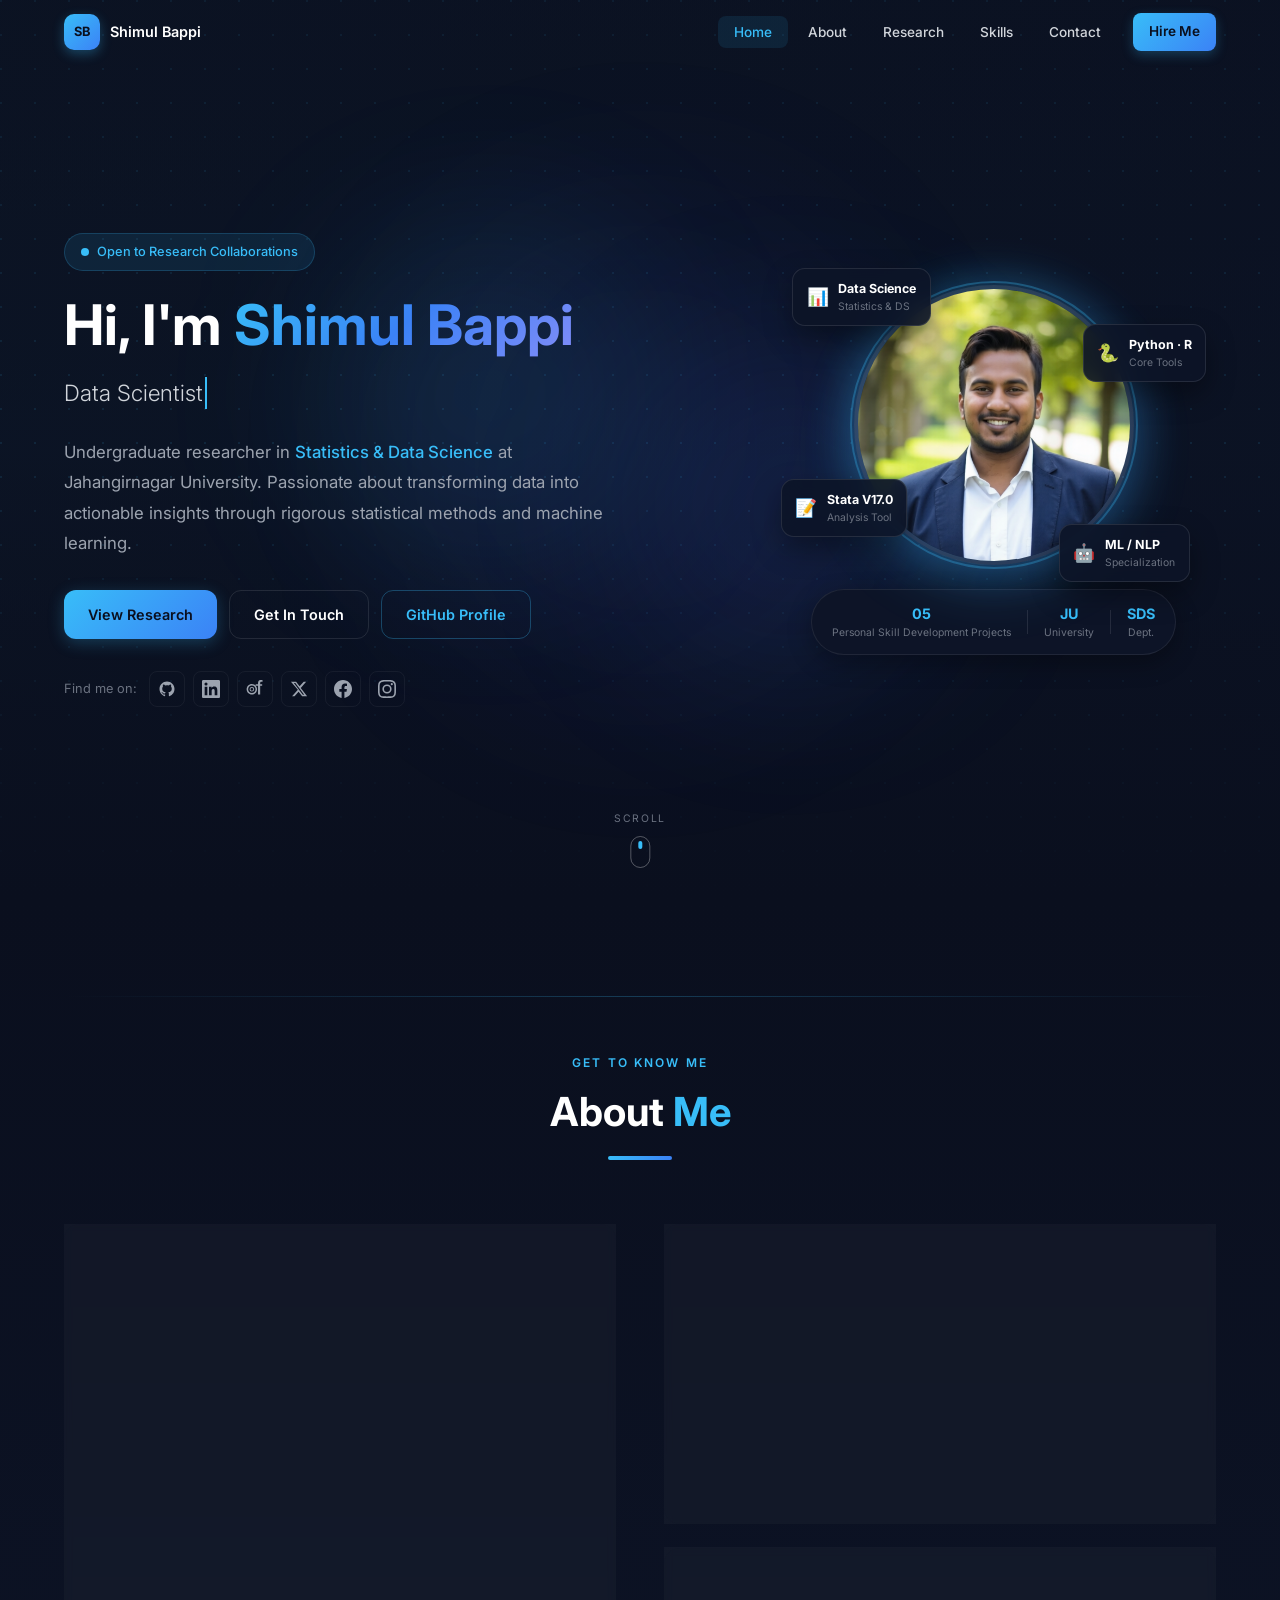
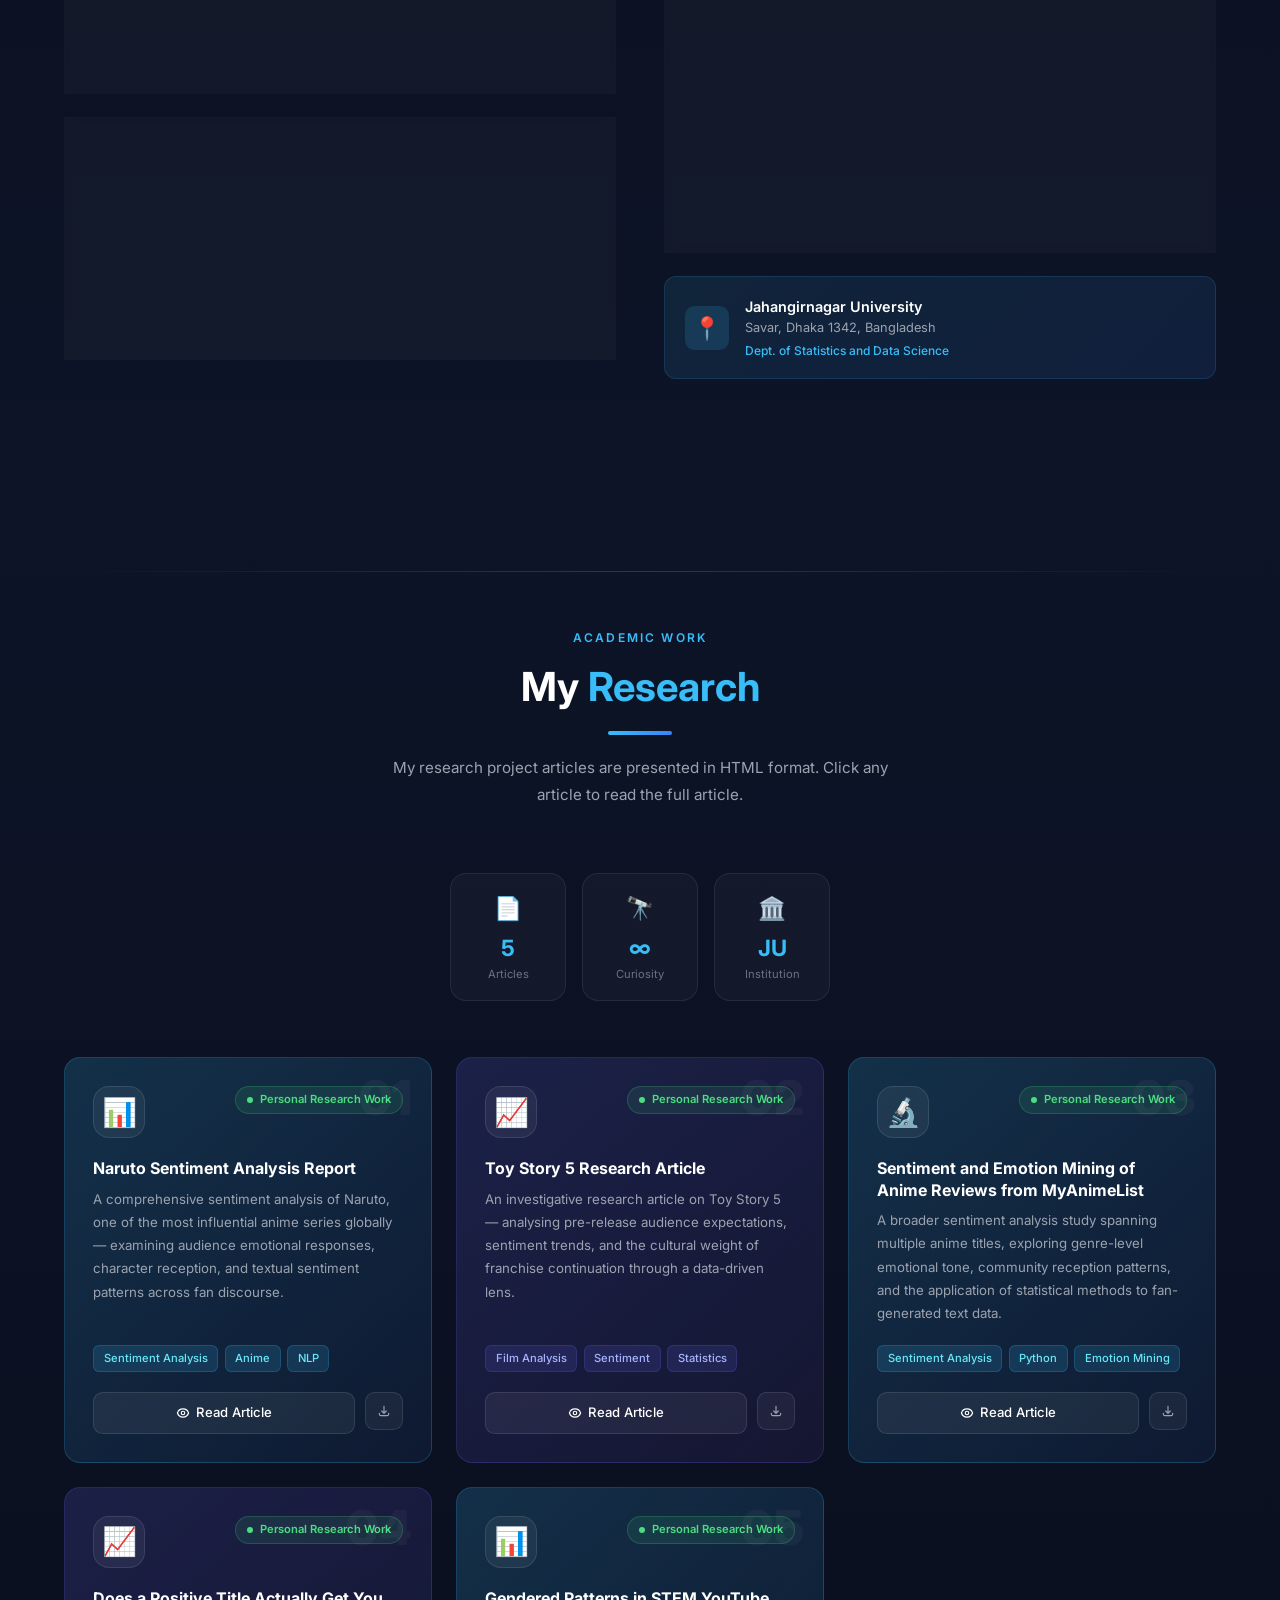
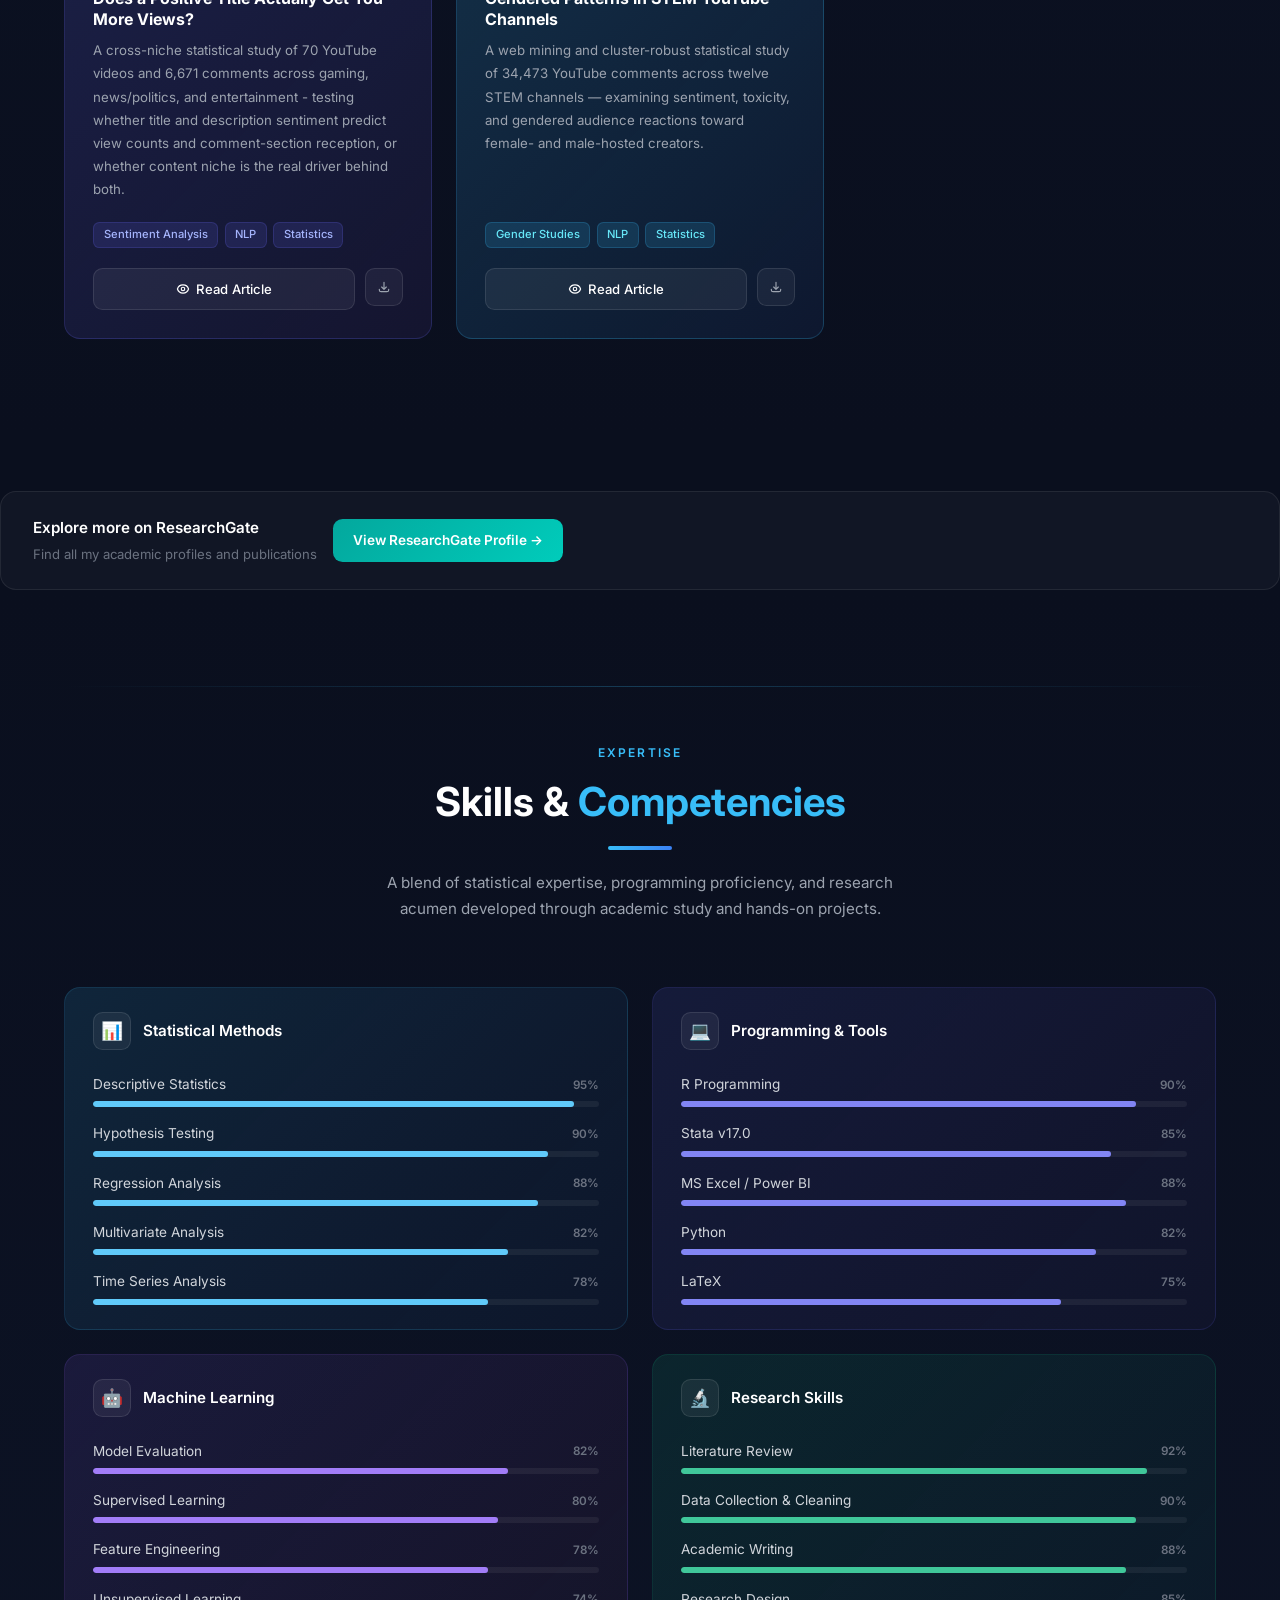
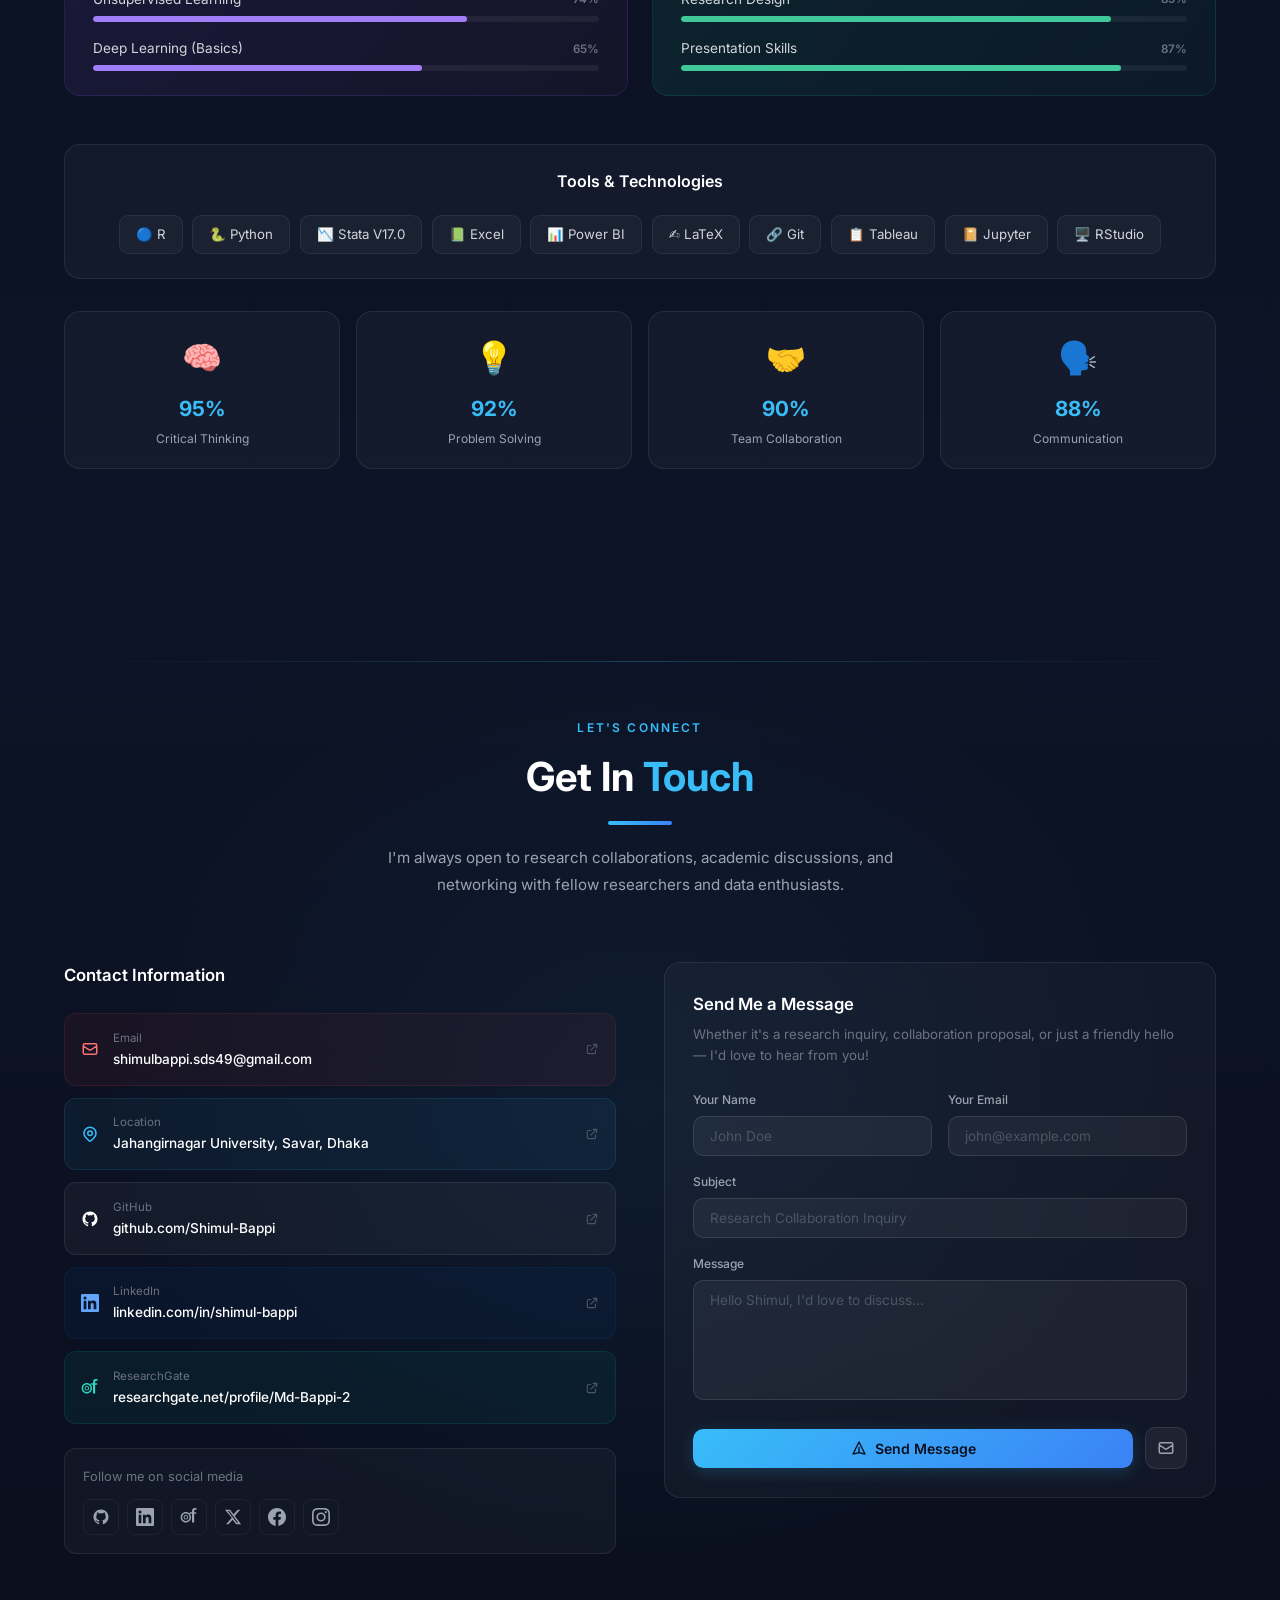
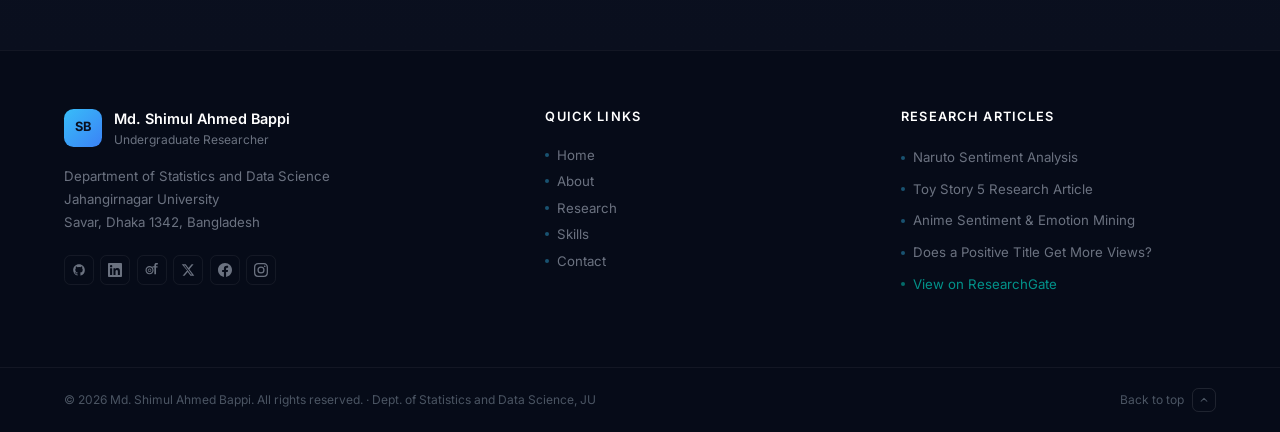
==== commit 0c3b34f5: "Change project count from 4 to 05 in index.html" ====
--- a/index.html
+++ b/index.html
@@ -116,7 +116,7 @@
         </div>
       </div>
       <div class="profile-stats">
-        <div class="stat-item"><div class="stat-num">4</div><div class="stat-label">Personal Skill Development Projects</div></div>
+        <div class="stat-item"><div class="stat-num">05</div><div class="stat-label">Personal Skill Development Projects</div></div>
         <div class="stat-div"></div>
         <div class="stat-item"><div class="stat-num">JU</div><div class="stat-label">University</div></div>
         <div class="stat-div"></div>
--- a/css/style.css
+++ b/css/style.css
@@ -297,6 +297,7 @@
 .location-addr{color:var(--gray4);font-size:.8rem}
 .location-dept{color:var(--cyan);font-size:.75rem;font-weight:500;margin-top:.2rem}
 
+
 /* ── RESEARCH ── */
 #research{background:linear-gradient(to bottom,var(--dark),var(--navy))}
 .research-stats{display:grid;grid-template-columns:repeat(3,1fr);gap:1rem;max-width:380px;margin:0 auto 3.5rem}
@@ -316,7 +317,6 @@
 .research-card:hover{transform:translateY(-4px) scale(1.01);box-shadow:0 20px 48px rgba(0,0,0,.35)}
 .rc1{background:linear-gradient(135deg,rgba(56,189,248,.18),rgba(59,130,246,.08));border:1px solid rgba(56,189,248,.2)}
 .rc2{background:linear-gradient(135deg,rgba(99,102,241,.18),rgba(139,92,246,.08));border:1px solid rgba(99,102,241,.2)}
-.rc3{background:linear-gradient(135deg,rgba(139,92,246,.18),rgba(236,72,153,.08));border:1px solid rgba(139,92,246,.2)}
 .rc-num{position:absolute;top:1rem;right:1.2rem;font-size:3rem;font-weight:900;color:rgba(255,255,255,.04);line-height:1;pointer-events:none}
 .rc-top{display:flex;align-items:flex-start;justify-content:space-between;margin-bottom:1.25rem}
 .rc-icon{width:52px;height:52px;border-radius:1rem;background:rgba(255,255,255,.06);border:1px solid rgba(255,255,255,.1);display:flex;align-items:center;justify-content:center;font-size:1.75rem}
@@ -329,7 +329,6 @@
 .rc-tag{padding:.2rem .6rem;border-radius:.4rem;font-size:.7rem;font-weight:500;border:1px solid}
 .tag-cyan{background:rgba(56,189,248,.15);color:#67e8f9;border-color:rgba(56,189,248,.2)}
 .tag-indigo{background:rgba(99,102,241,.15);color:#a5b4fc;border-color:rgba(99,102,241,.2)}
-.tag-violet{background:rgba(139,92,246,.15);color:#c4b5fd;border-color:rgba(139,92,246,.2)}
 .rc-actions{display:flex;gap:.6rem}
 .rc-btn-read{
   flex:1;display:flex;align-items:center;justify-content:center;gap:.4rem;
@@ -346,7 +345,6 @@
 .rc-btn-dl:hover{background:rgba(56,189,248,.12);border-color:rgba(56,189,248,.25);color:var(--cyan)}
 .rc-bottom-line{position:absolute;bottom:0;left:0;right:0;height:2px;opacity:0;transition:opacity .3s;background:linear-gradient(90deg,var(--cyan),var(--blue))}
 .rc2 .rc-bottom-line{background:linear-gradient(90deg,#6366f1,#a855f7)}
-.rc3 .rc-bottom-line{background:linear-gradient(90deg,#8b5cf6,#ec4899)}
 .research-card:hover .rc-bottom-line{opacity:1}
 .rg-cta{
   margin-top:3.5rem;display:flex;flex-direction:column;align-items:center;gap:1rem;
@@ -366,31 +364,29 @@
 
 /*
   ── FUTURE RESEARCH CARDS: how to add one ──
-  This block does not change any existing visual design. It is a pure
-  safety net: .rc1/.rc2/.rc3 (and the matching .tag-cyan/.tag-indigo/
-  .tag-violet) are OPTIONAL going forward. If you add a new
-  <div class="research-card"> to .research-grid WITHOUT one of those
-  color classes, the rules below auto-assign the correct rotating
-  color (cyan → indigo → violet → cyan → ...) based on the card's
-  position in the grid, so the layout never breaks and colors never
-  clash, no matter how many cards you add.
-
-  Explicit .rc1/.rc2/.rc3 classes (if you still add them by hand)
-  always win over this fallback, because they are declared later in
-  this file — so nothing about cards 1–4 changes.
-
-  To add card #5, simply copy the card 4 markup, change rc-num text,
-  title, description, tags, and links — no CSS edits required.
+  Only two card formats exist now: .rc1 and .rc2 — no more .rc3.
+  Add cards to .research-grid alternating the class by hand:
+    Card 1 → rc1, Card 2 → rc2, Card 3 → rc1, Card 4 → rc2, ...
+  (odd position → rc1, even position → rc2). Match tags the same way:
+  rc1 cards use .tag-cyan, rc2 cards use .tag-indigo.
+
+  As a safety net, if you ever forget to add rc1/rc2 by hand, the
+  rules below auto-assign the correct alternating color based on the
+  card's position in the grid (odd = cyan/rc1 style, even =
+  indigo/rc2 style) — so the layout never breaks. Explicit .rc1/.rc2
+  classes always win over this fallback since they're declared
+  earlier in this file... actually no: CSS specificity/order means
+  LATER rules win when specificity ties, so this fallback intentionally
+  targets bare .research-card (no rc1/rc2 class) only, and never
+  overrides an explicit .rc1/.rc2 you've set.
 */
-.research-grid > .research-card:nth-child(3n+1){background:linear-gradient(135deg,rgba(56,189,248,.18),rgba(59,130,246,.08));border:1px solid rgba(56,189,248,.2)}
-.research-grid > .research-card:nth-child(3n+2){background:linear-gradient(135deg,rgba(99,102,241,.18),rgba(139,92,246,.08));border:1px solid rgba(99,102,241,.2)}
-.research-grid > .research-card:nth-child(3n+3){background:linear-gradient(135deg,rgba(139,92,246,.18),rgba(236,72,153,.08));border:1px solid rgba(139,92,246,.2)}
-.research-grid > .research-card:nth-child(3n+1) .rc-bottom-line{background:linear-gradient(90deg,var(--cyan),var(--blue))}
-.research-grid > .research-card:nth-child(3n+2) .rc-bottom-line{background:linear-gradient(90deg,#6366f1,#a855f7)}
-.research-grid > .research-card:nth-child(3n+3) .rc-bottom-line{background:linear-gradient(90deg,#8b5cf6,#ec4899)}
-.research-grid > .research-card:nth-child(3n+1) .rc-tag{background:rgba(56,189,248,.15);color:#67e8f9;border-color:rgba(56,189,248,.2)}
-.research-grid > .research-card:nth-child(3n+2) .rc-tag{background:rgba(99,102,241,.15);color:#a5b4fc;border-color:rgba(99,102,241,.2)}
-.research-grid > .research-card:nth-child(3n+3) .rc-tag{background:rgba(139,92,246,.15);color:#c4b5fd;border-color:rgba(139,92,246,.2)}
+.research-grid > .research-card:not(.rc1):not(.rc2):nth-child(odd){background:linear-gradient(135deg,rgba(56,189,248,.18),rgba(59,130,246,.08));border:1px solid rgba(56,189,248,.2)}
+.research-grid > .research-card:not(.rc1):not(.rc2):nth-child(even){background:linear-gradient(135deg,rgba(99,102,241,.18),rgba(139,92,246,.08));border:1px solid rgba(99,102,241,.2)}
+.research-grid > .research-card:not(.rc1):not(.rc2):nth-child(odd) .rc-bottom-line{background:linear-gradient(90deg,var(--cyan),var(--blue))}
+.research-grid > .research-card:not(.rc1):not(.rc2):nth-child(even) .rc-bottom-line{background:linear-gradient(90deg,#6366f1,#a855f7)}
+.research-grid > .research-card:not(.rc1):not(.rc2):nth-child(odd) .rc-tag{background:rgba(56,189,248,.15);color:#67e8f9;border-color:rgba(56,189,248,.2)}
+.research-grid > .research-card:not(.rc1):not(.rc2):nth-child(even) .rc-tag{background:rgba(99,102,241,.15);color:#a5b4fc;border-color:rgba(99,102,241,.2)}
+
 
 /* ── SKILLS ── */
 #skills{background:linear-gradient(to bottom,var(--navy),var(--dark))}
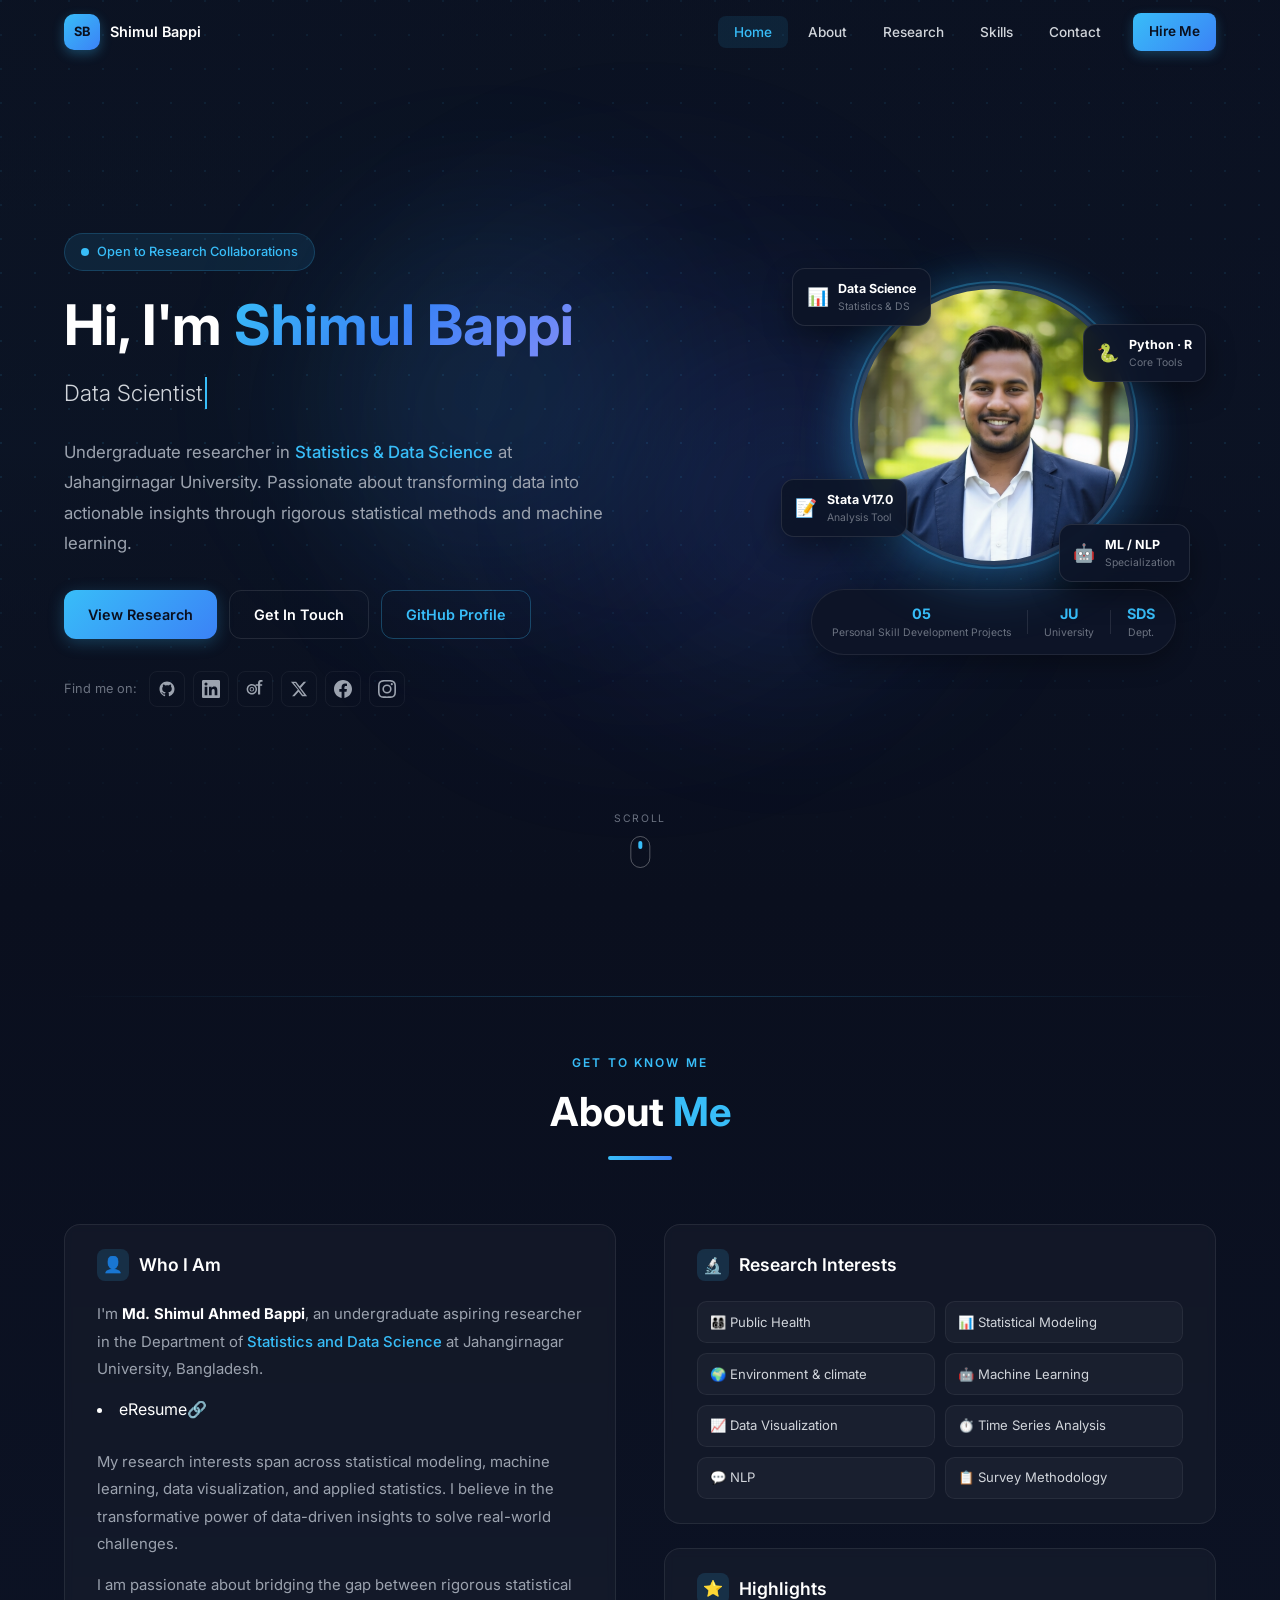
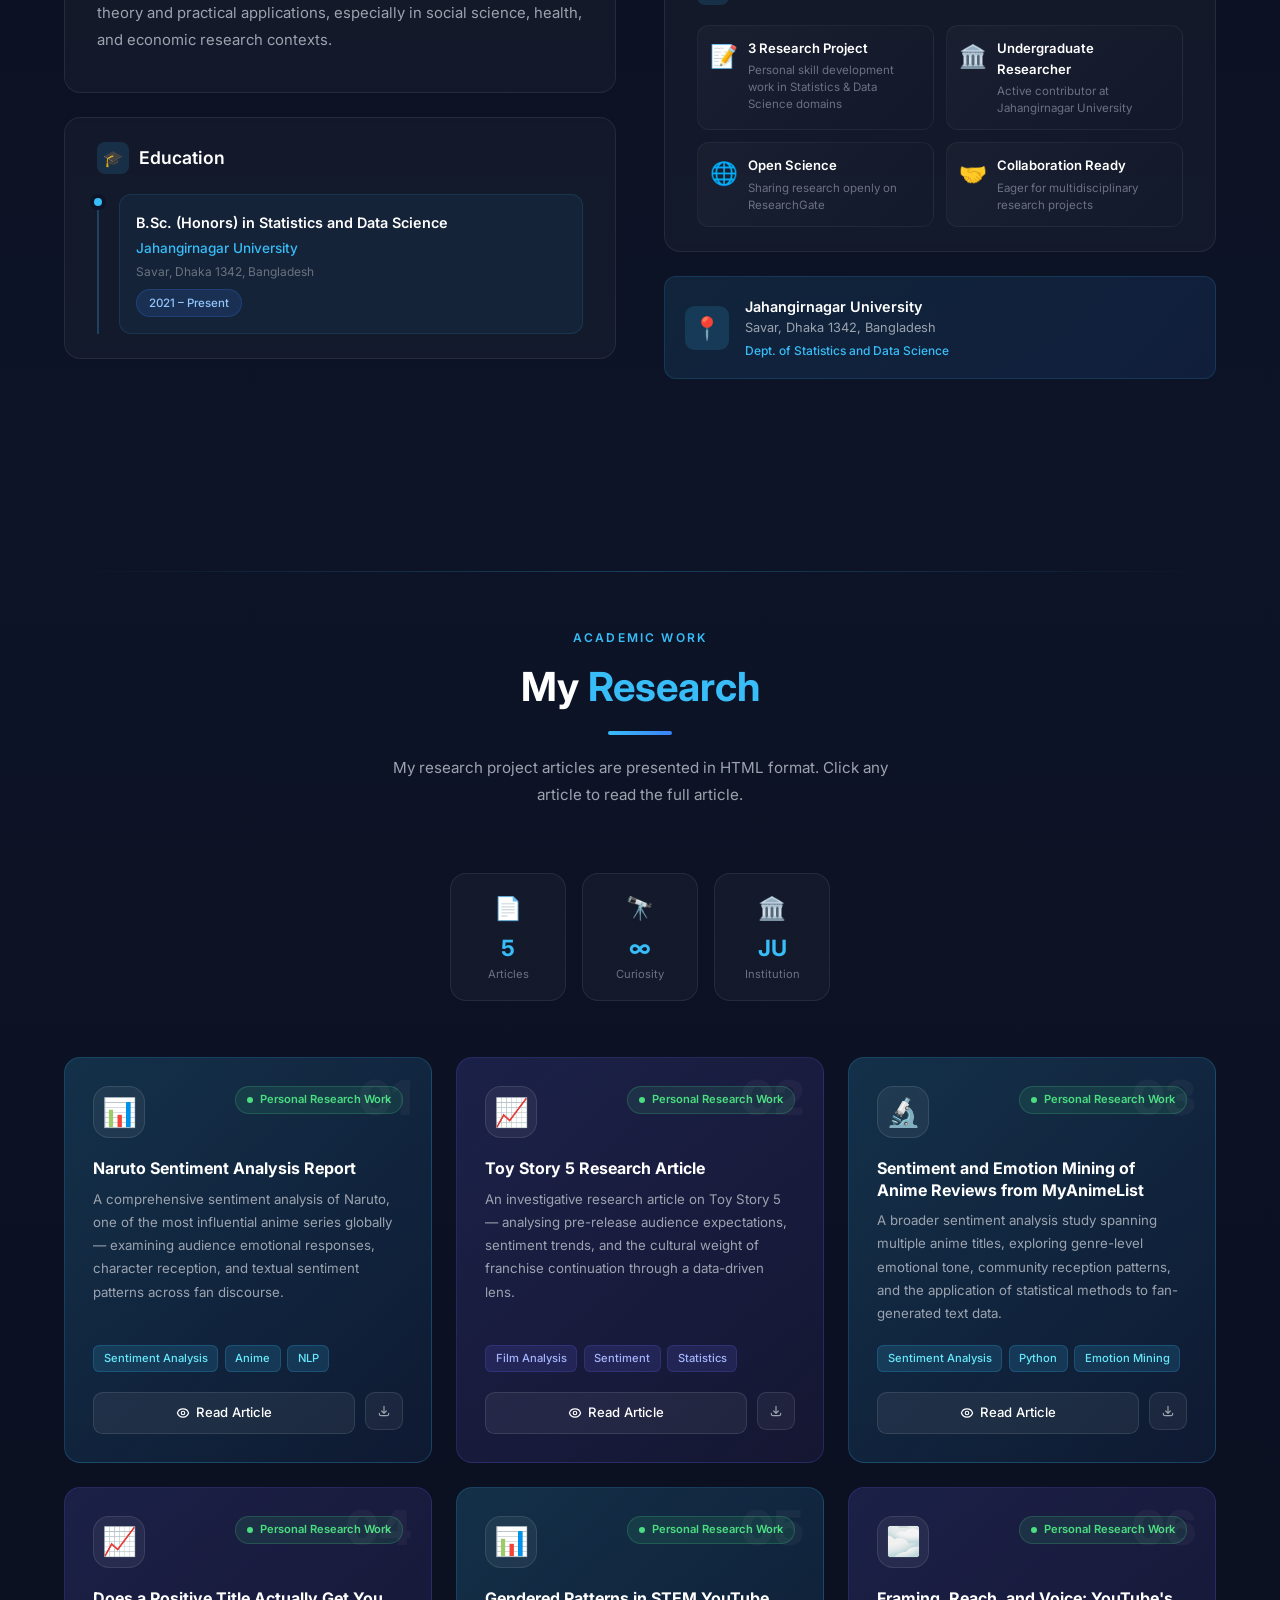
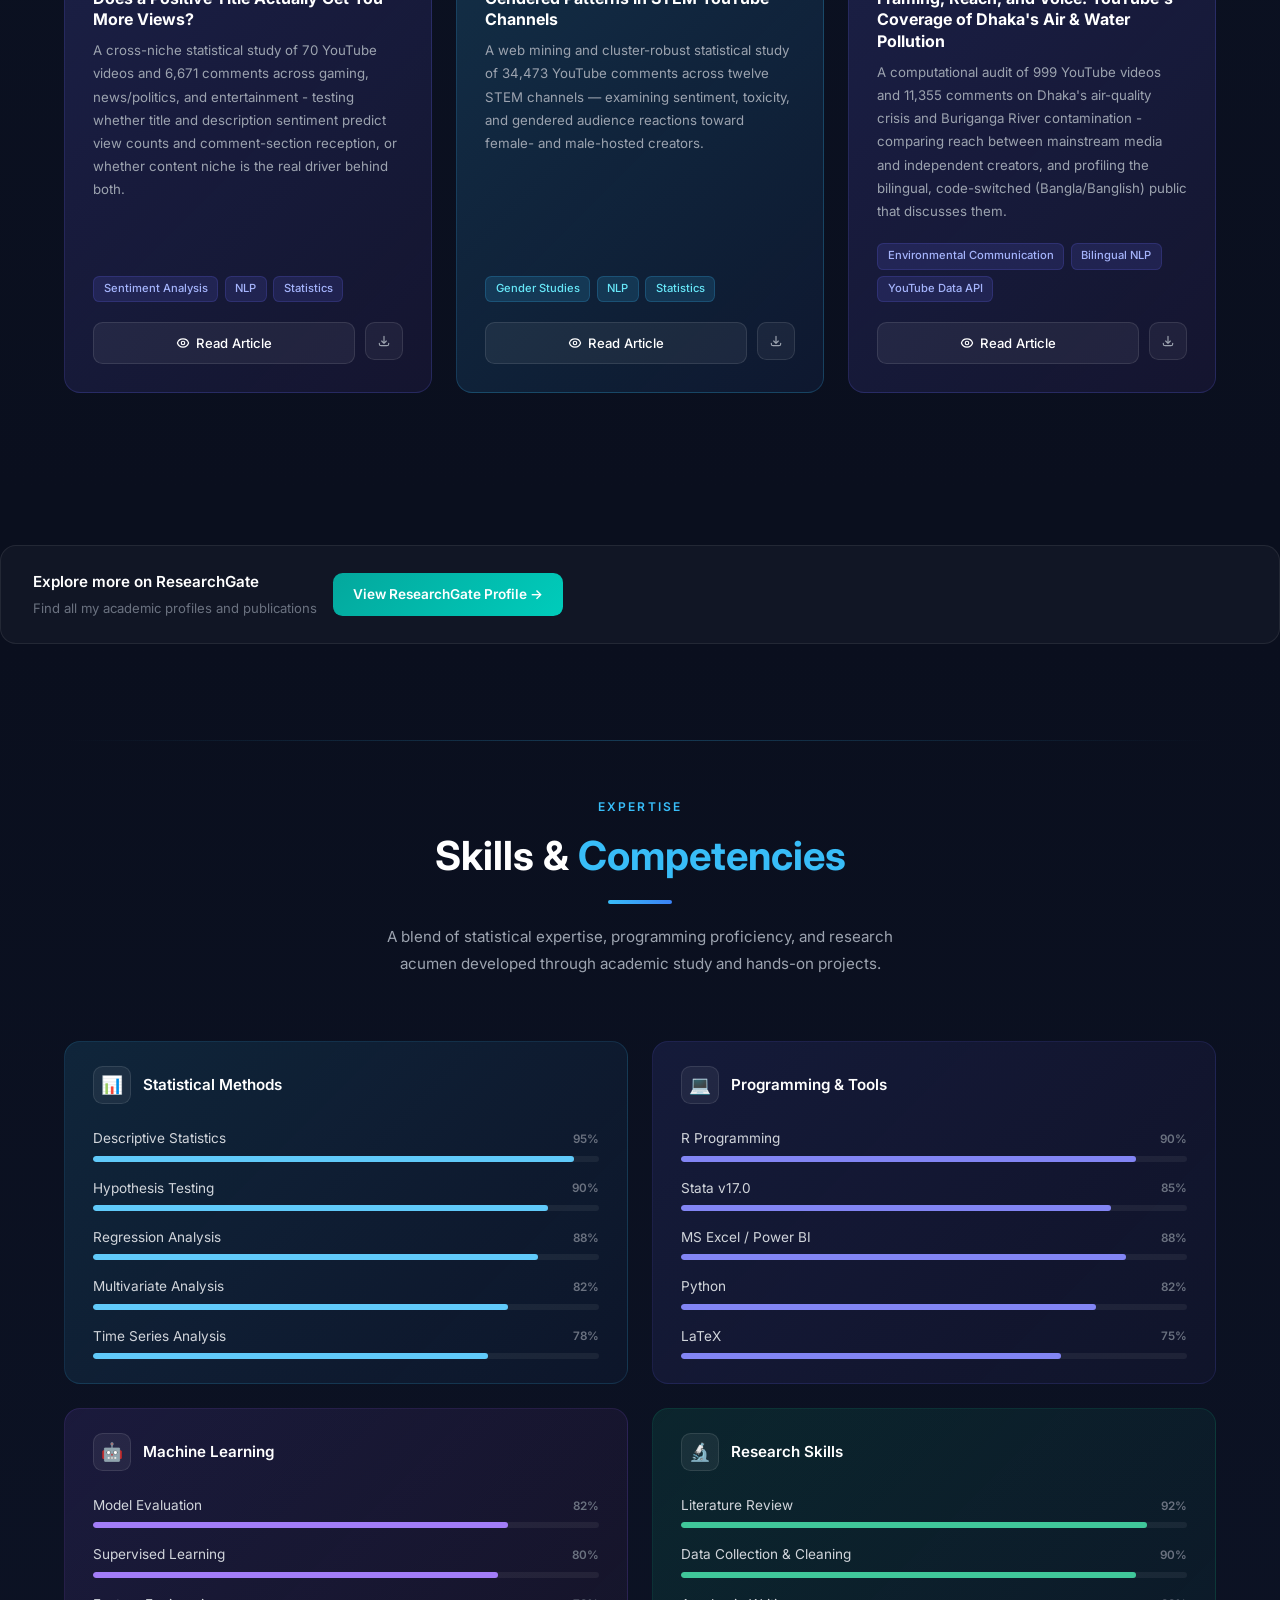
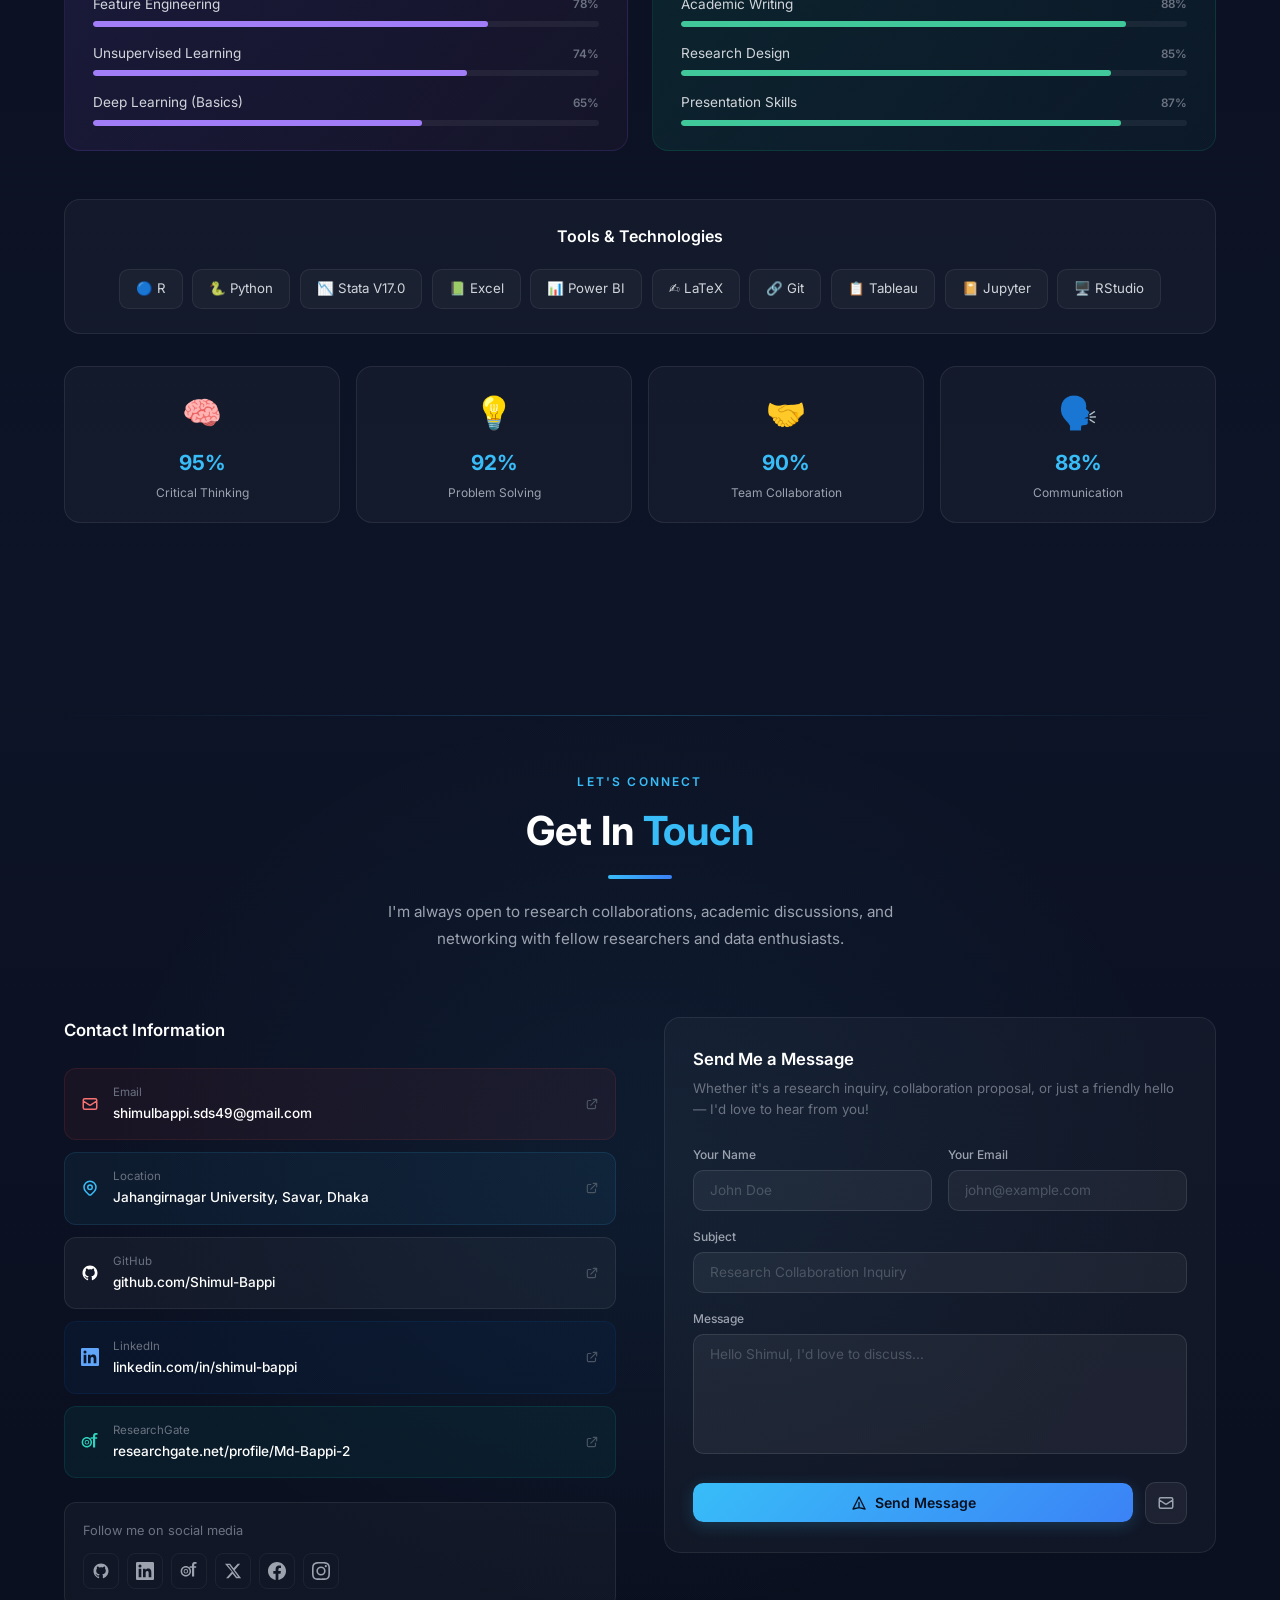
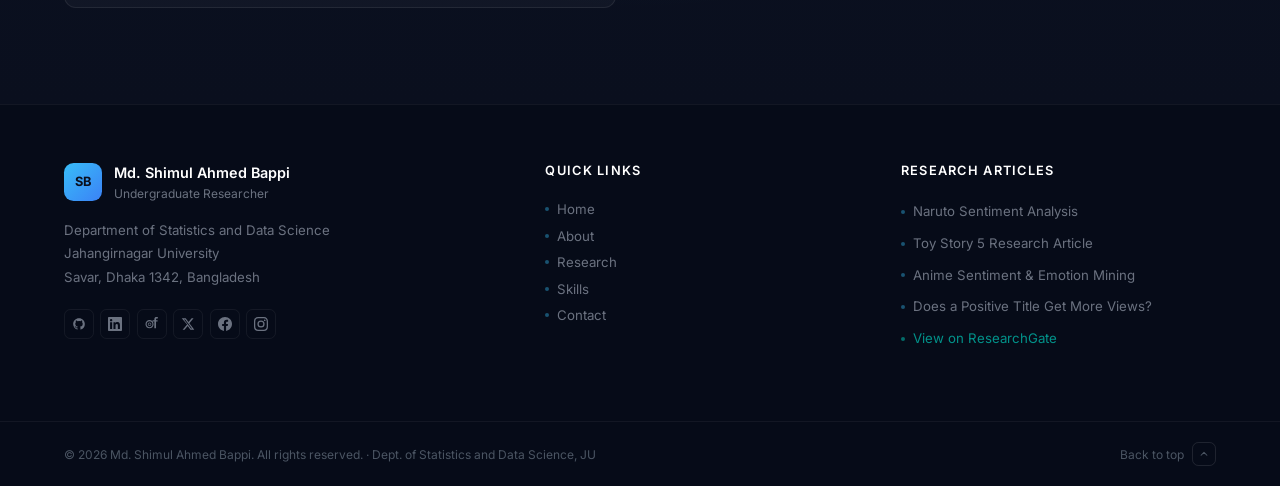
==== commit 201da5d7: "Add research card for YouTube environmental study" ====
--- a/index.html
+++ b/index.html
@@ -351,8 +351,38 @@
         <div class="rc-bottom-line"></div>
       </div>
 
+
+      <!-- Card 6 -->
+      <div class="research-card rc2">
+        <div class="rc-num">06</div>
+        <div class="rc-top">
+          <div class="rc-icon">🌫️</div>
+          <span class="rc-status"><span class="rc-status-dot"></span>Personal Research Work</span>
+        </div>
+        <h3 class="rc-title">Framing, Reach, and Voice: YouTube's Coverage of Dhaka's Air &amp; Water Pollution</h3>
+        <p class="rc-desc">A computational audit of 999 YouTube videos and 11,355 comments on Dhaka's air-quality crisis and Buriganga River contamination - comparing reach between mainstream media and independent creators, and profiling the bilingual, code-switched (Bangla/Banglish) public that discusses them.</p>
+        <div class="rc-tags">
+          <span class="rc-tag tag-indigo">Environmental Communication</span>
+          <span class="rc-tag tag-indigo">Bilingual NLP</span>
+          <span class="rc-tag tag-indigo">YouTube Data API</span>
+        </div>
+        <div class="rc-actions">
+          <a href="research/Dhaka_YouTube_Environmental_Discourse.html" target="_blank" rel="noopener" class="rc-btn-read">
+            <svg width="14" height="14" fill="none" stroke="currentColor" stroke-width="2" viewBox="0 0 24 24"><path stroke-linecap="round" stroke-linejoin="round" d="M15 12a3 3 0 11-6 0 3 3 0 016 0z"/><path stroke-linecap="round" stroke-linejoin="round" d="M2.458 12C3.732 7.943 7.523 5 12 5c4.478 0 8.268 2.943 9.542 7-1.274 4.057-5.064 7-9.542 7-4.477 0-8.268-2.943-9.542-7z"/></svg>
+            Read Article
+          </a>
+          <a href="research/Dhaka_YouTube_Environmental_Discourse.html" download class="rc-btn-dl" title="Download">
+            <svg width="14" height="14" fill="none" stroke="currentColor" stroke-width="2" viewBox="0 0 24 24"><path stroke-linecap="round" stroke-linejoin="round" d="M4 16v1a3 3 0 003 3h10a3 3 0 003-3v-1m-4-4l-4 4m0 0l-4-4m4 4V4"/></svg>
+          </a>
+        </div>
+        <div class="rc-bottom-line"></div>
+      </div>
+
+
+
+      
       <!--
-        ── HOW TO ADD CARD #6 AND BEYOND ──
+        ── HOW TO ADD CARD #7 AND BEYOND ──
         Only two card formats exist now: "research-card rc1" and
         "research-card rc2". Just alternate them in order:
           Card 1 → rc1   Card 2 → rc2   Card 3 → rc1
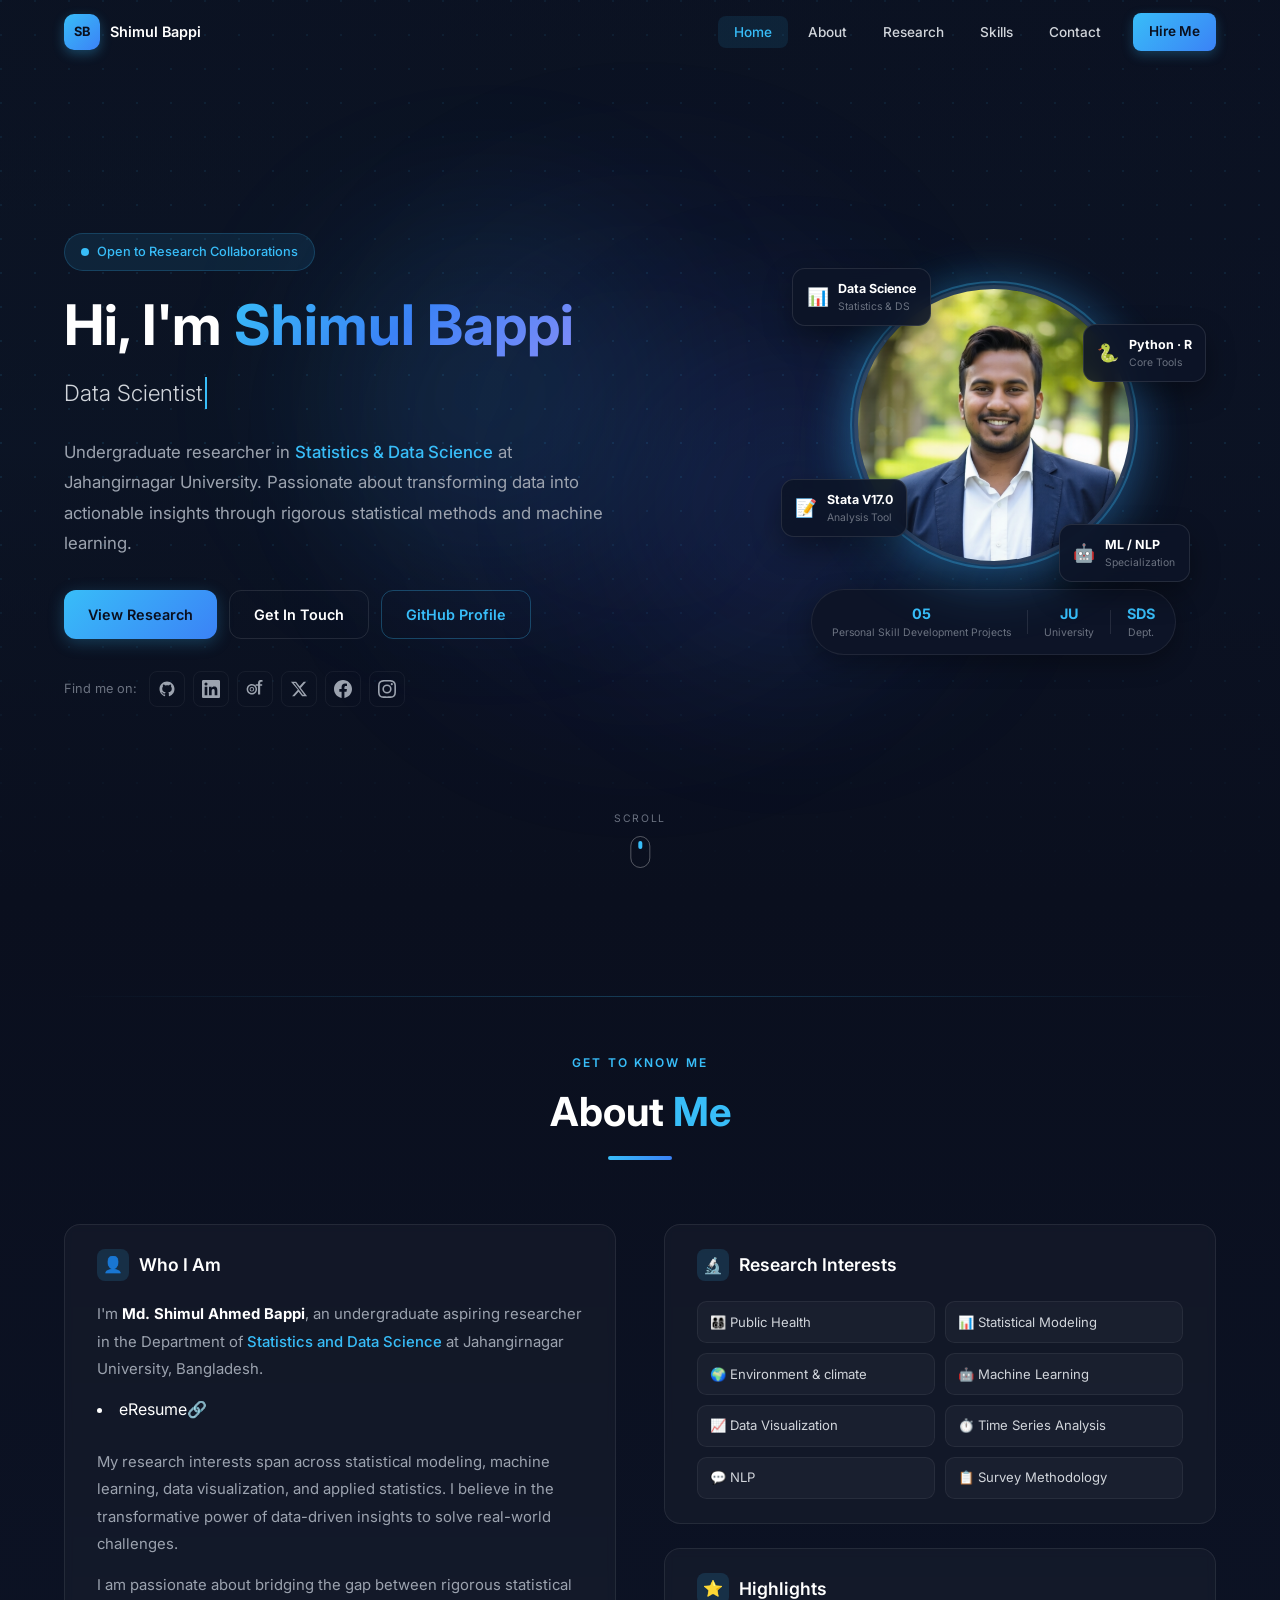
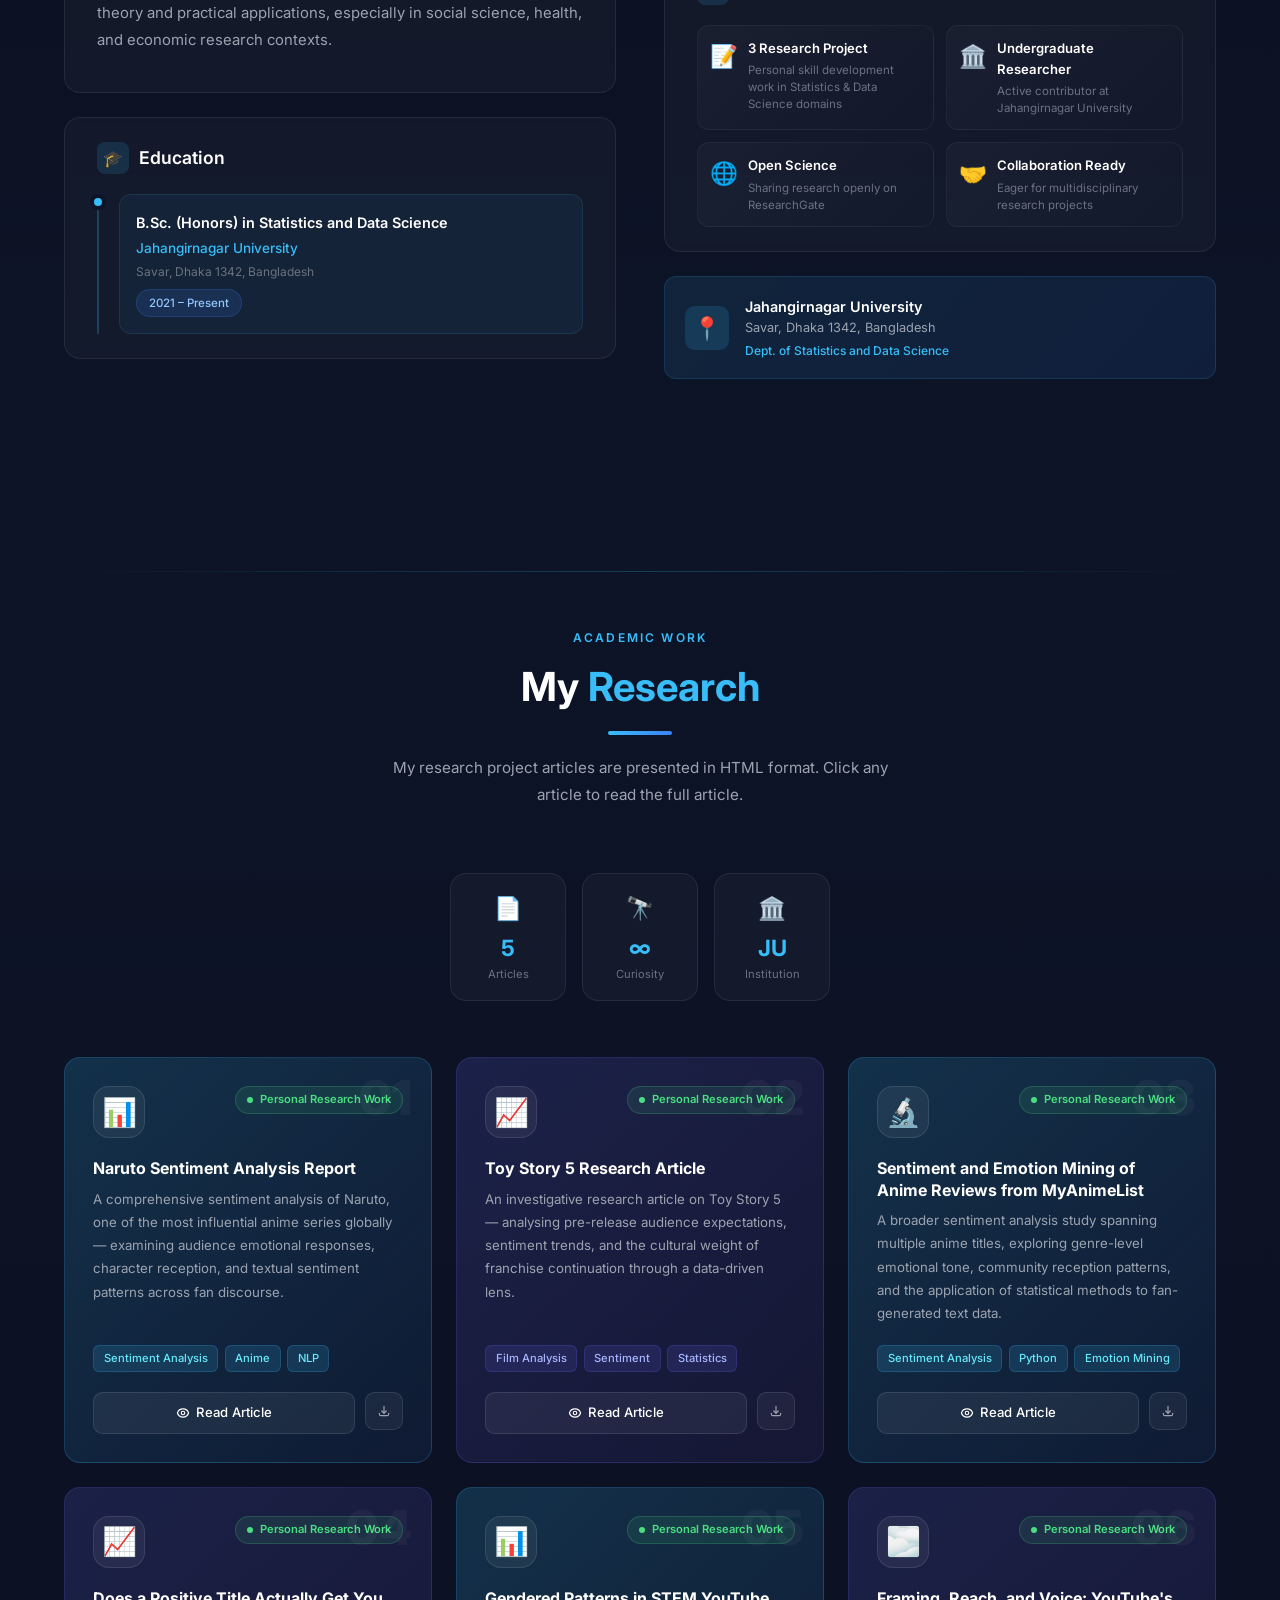
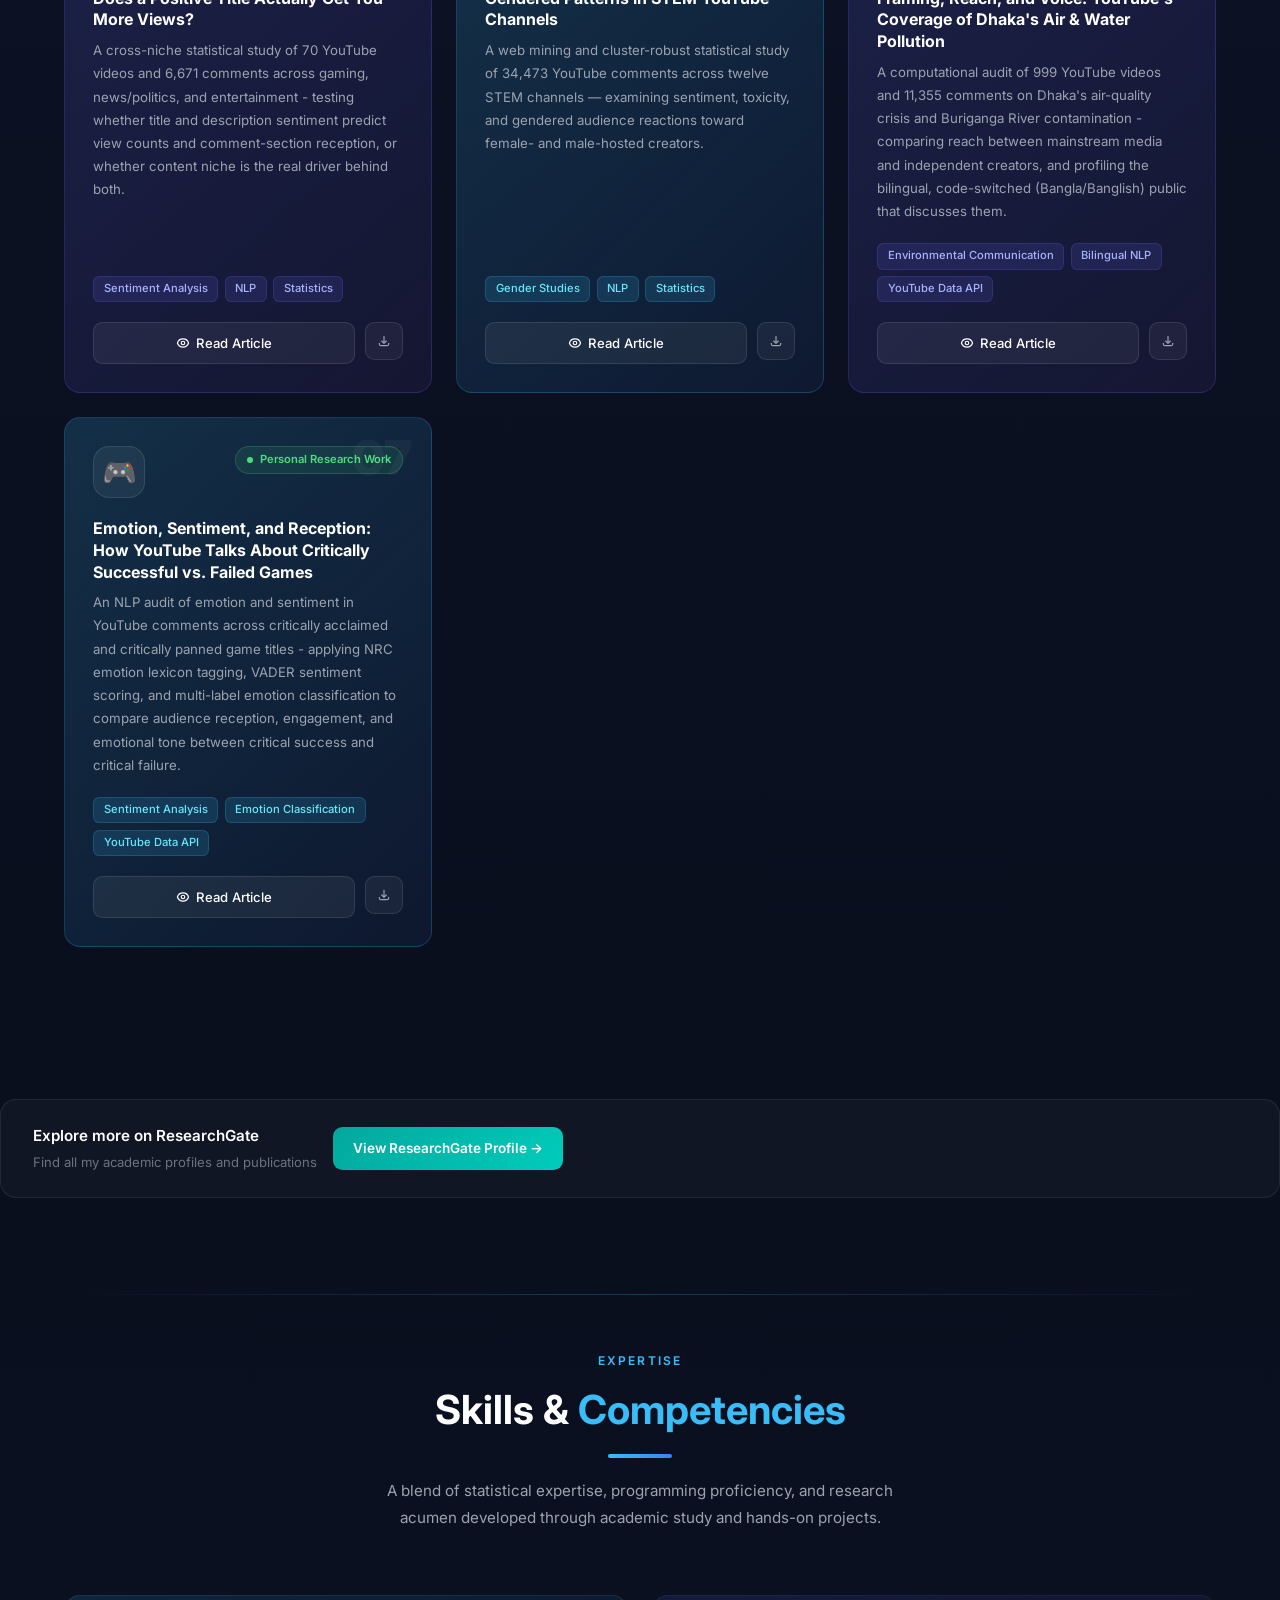
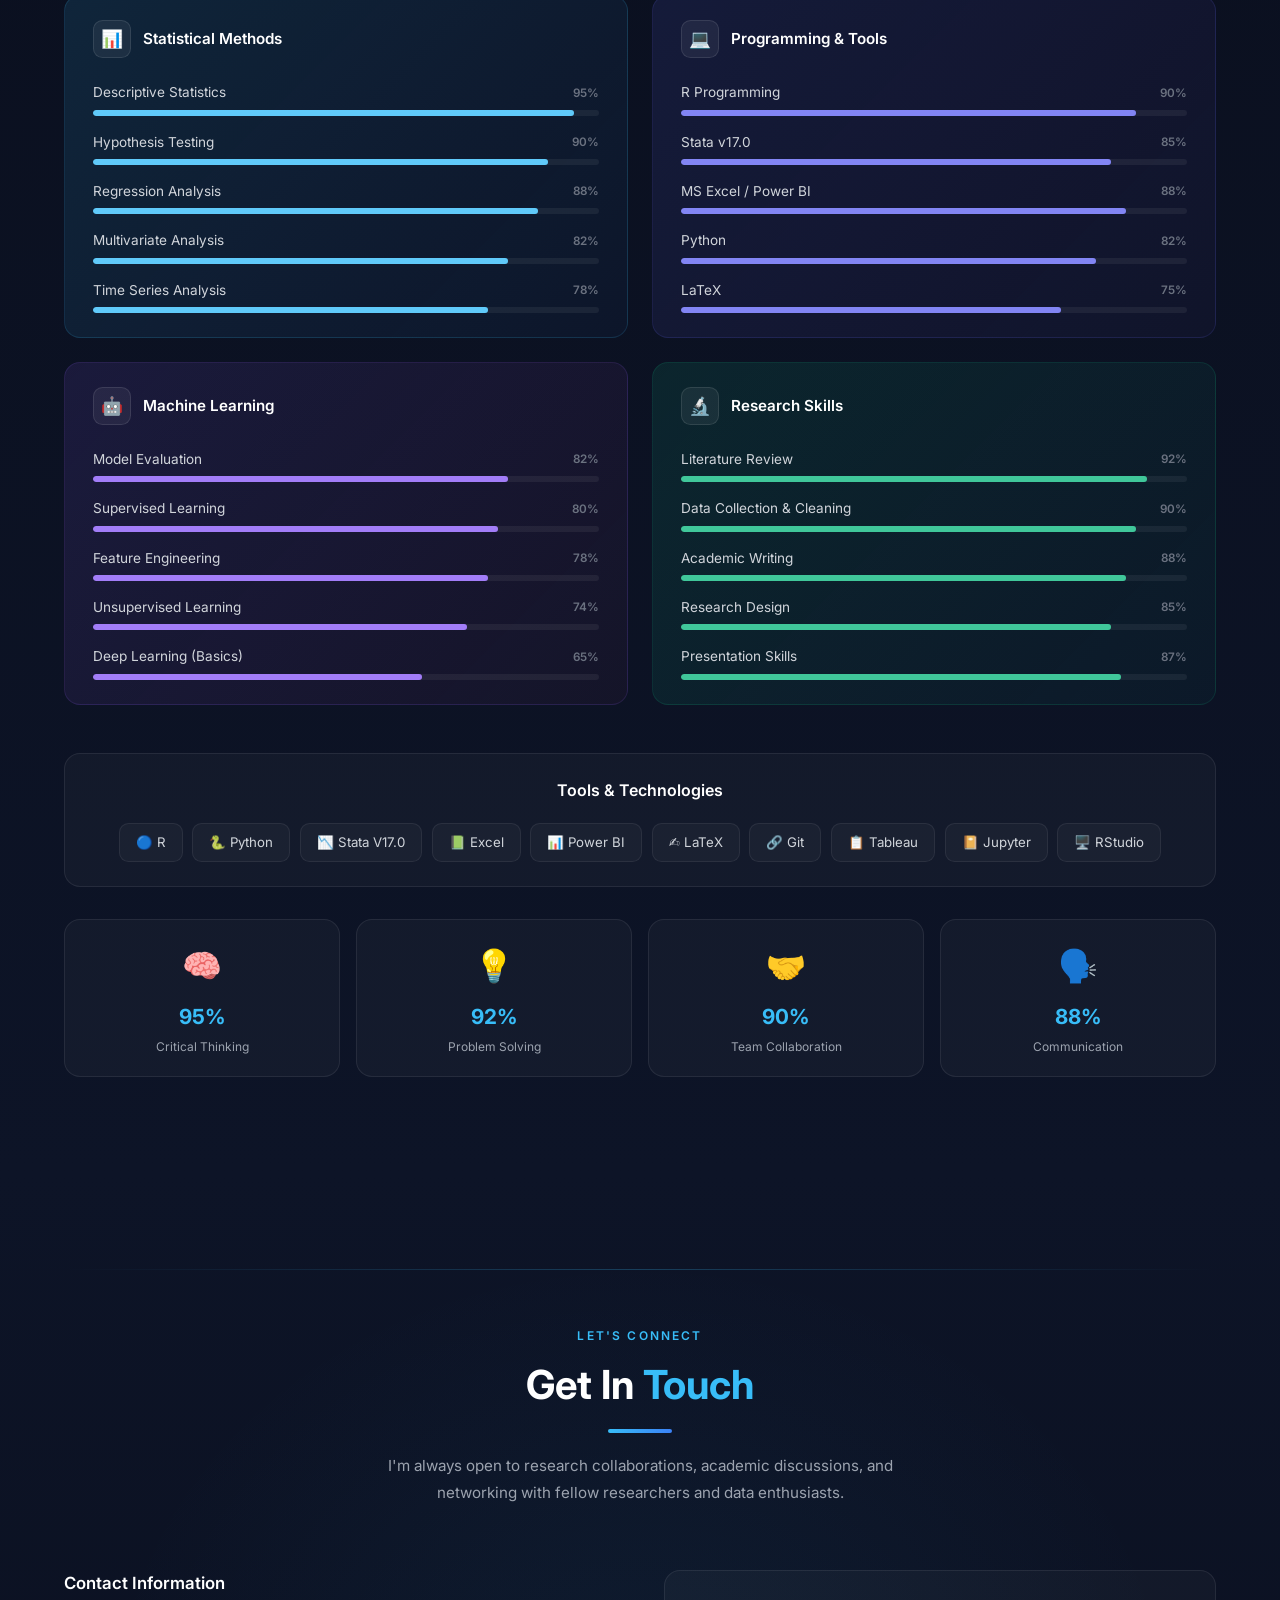
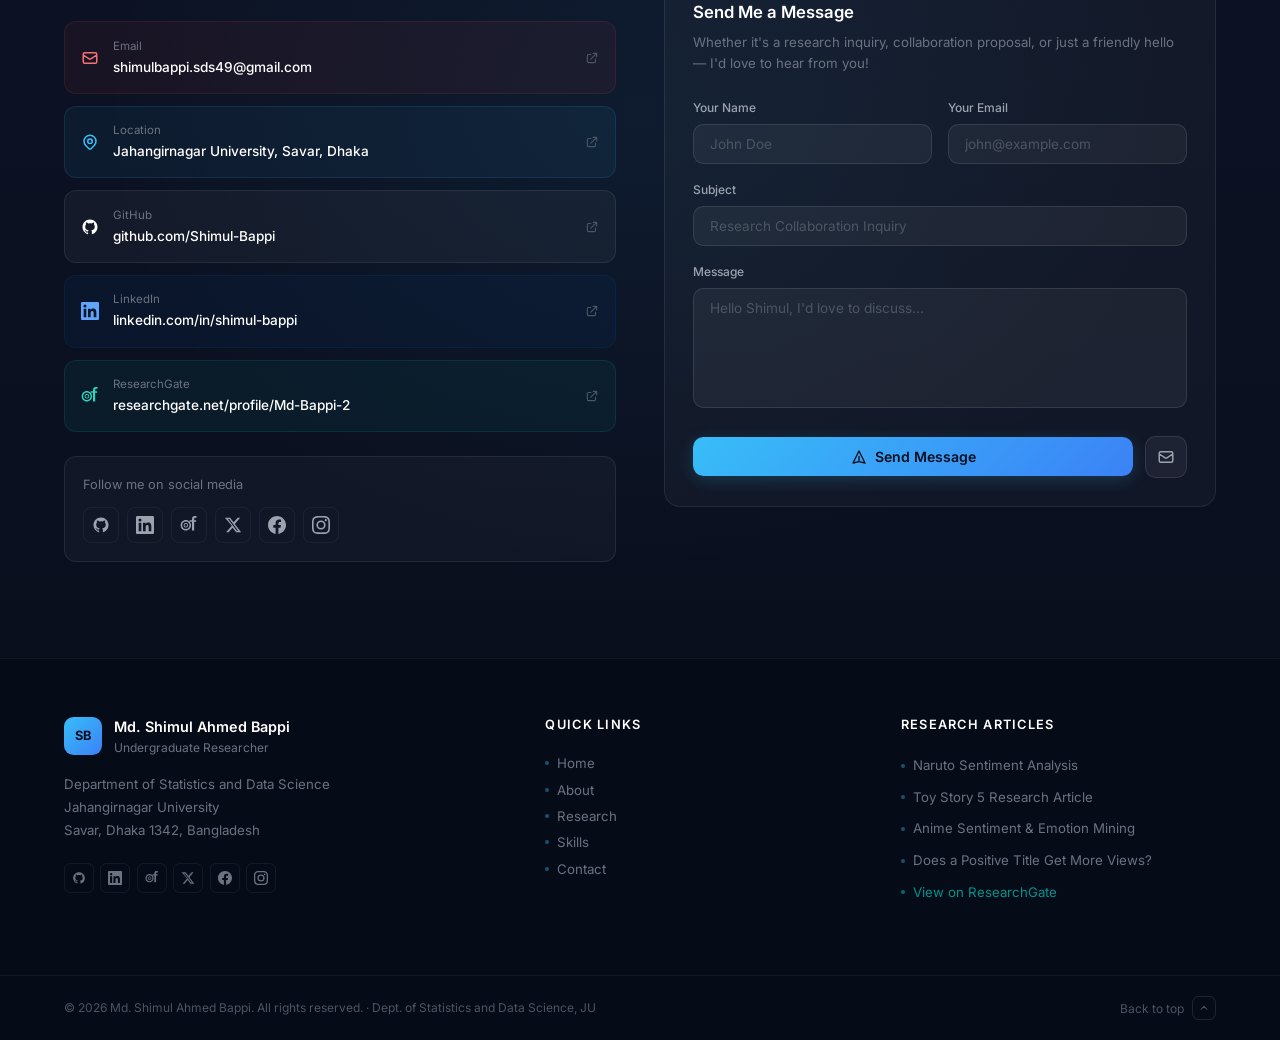
==== commit c15876ef: "Add research card for YouTube sentiment analysis" ====
--- a/index.html
+++ b/index.html
@@ -379,10 +379,35 @@
       </div>
 
 
+      <!-- Card 7 -->
+      <div class="research-card rc1">
+        <div class="rc-num">07</div>
+        <div class="rc-top">
+          <div class="rc-icon">🎮</div>
+          <span class="rc-status"><span class="rc-status-dot"></span>Personal Research Work</span>
+        </div>
+        <h3 class="rc-title">Emotion, Sentiment, and Reception: How YouTube Talks About Critically Successful vs. Failed Games</h3>
+        <p class="rc-desc">An NLP audit of emotion and sentiment in YouTube comments across critically acclaimed and critically panned game titles - applying NRC emotion lexicon tagging, VADER sentiment scoring, and multi-label emotion classification to compare audience reception, engagement, and emotional tone between critical success and critical failure.</p>
+        <div class="rc-tags">
+          <span class="rc-tag tag-cyan">Sentiment Analysis</span>
+          <span class="rc-tag tag-cyan">Emotion Classification</span>
+          <span class="rc-tag tag-cyan">YouTube Data API</span>
+        </div>
+        <div class="rc-actions">
+          <a href="research/Emotion & Reception on YouTube Gaming Media.html" target="_blank" rel="noopener" class="rc-btn-read">
+            <svg width="14" height="14" fill="none" stroke="currentColor" stroke-width="2" viewBox="0 0 24 24"><path stroke-linecap="round" stroke-linejoin="round" d="M15 12a3 3 0 11-6 0 3 3 0 016 0z"/><path stroke-linecap="round" stroke-linejoin="round" d="M2.458 12C3.732 7.943 7.523 5 12 5c4.478 0 8.268 2.943 9.542 7-1.274 4.057-5.064 7-9.542 7-4.477 0-8.268-2.943-9.542-7z"/></svg>
+            Read Article
+          </a>
+          <a href="research/Emotion & Reception on YouTube Gaming Media.html" download class="rc-btn-dl" title="Download">
+            <svg width="14" height="14" fill="none" stroke="currentColor" stroke-width="2" viewBox="0 0 24 24"><path stroke-linecap="round" stroke-linejoin="round" d="M4 16v1a3 3 0 003 3h10a3 3 0 003-3v-1m-4-4l-4 4m0 0l-4-4m4 4V4"/></svg>
+          </a>
+        </div>
+        <div class="rc-bottom-line"></div>
+      </div>
 
       
       <!--
-        ── HOW TO ADD CARD #7 AND BEYOND ──
+        ── HOW TO ADD CARD #8 AND BEYOND ──
         Only two card formats exist now: "research-card rc1" and
         "research-card rc2". Just alternate them in order:
           Card 1 → rc1   Card 2 → rc2   Card 3 → rc1
